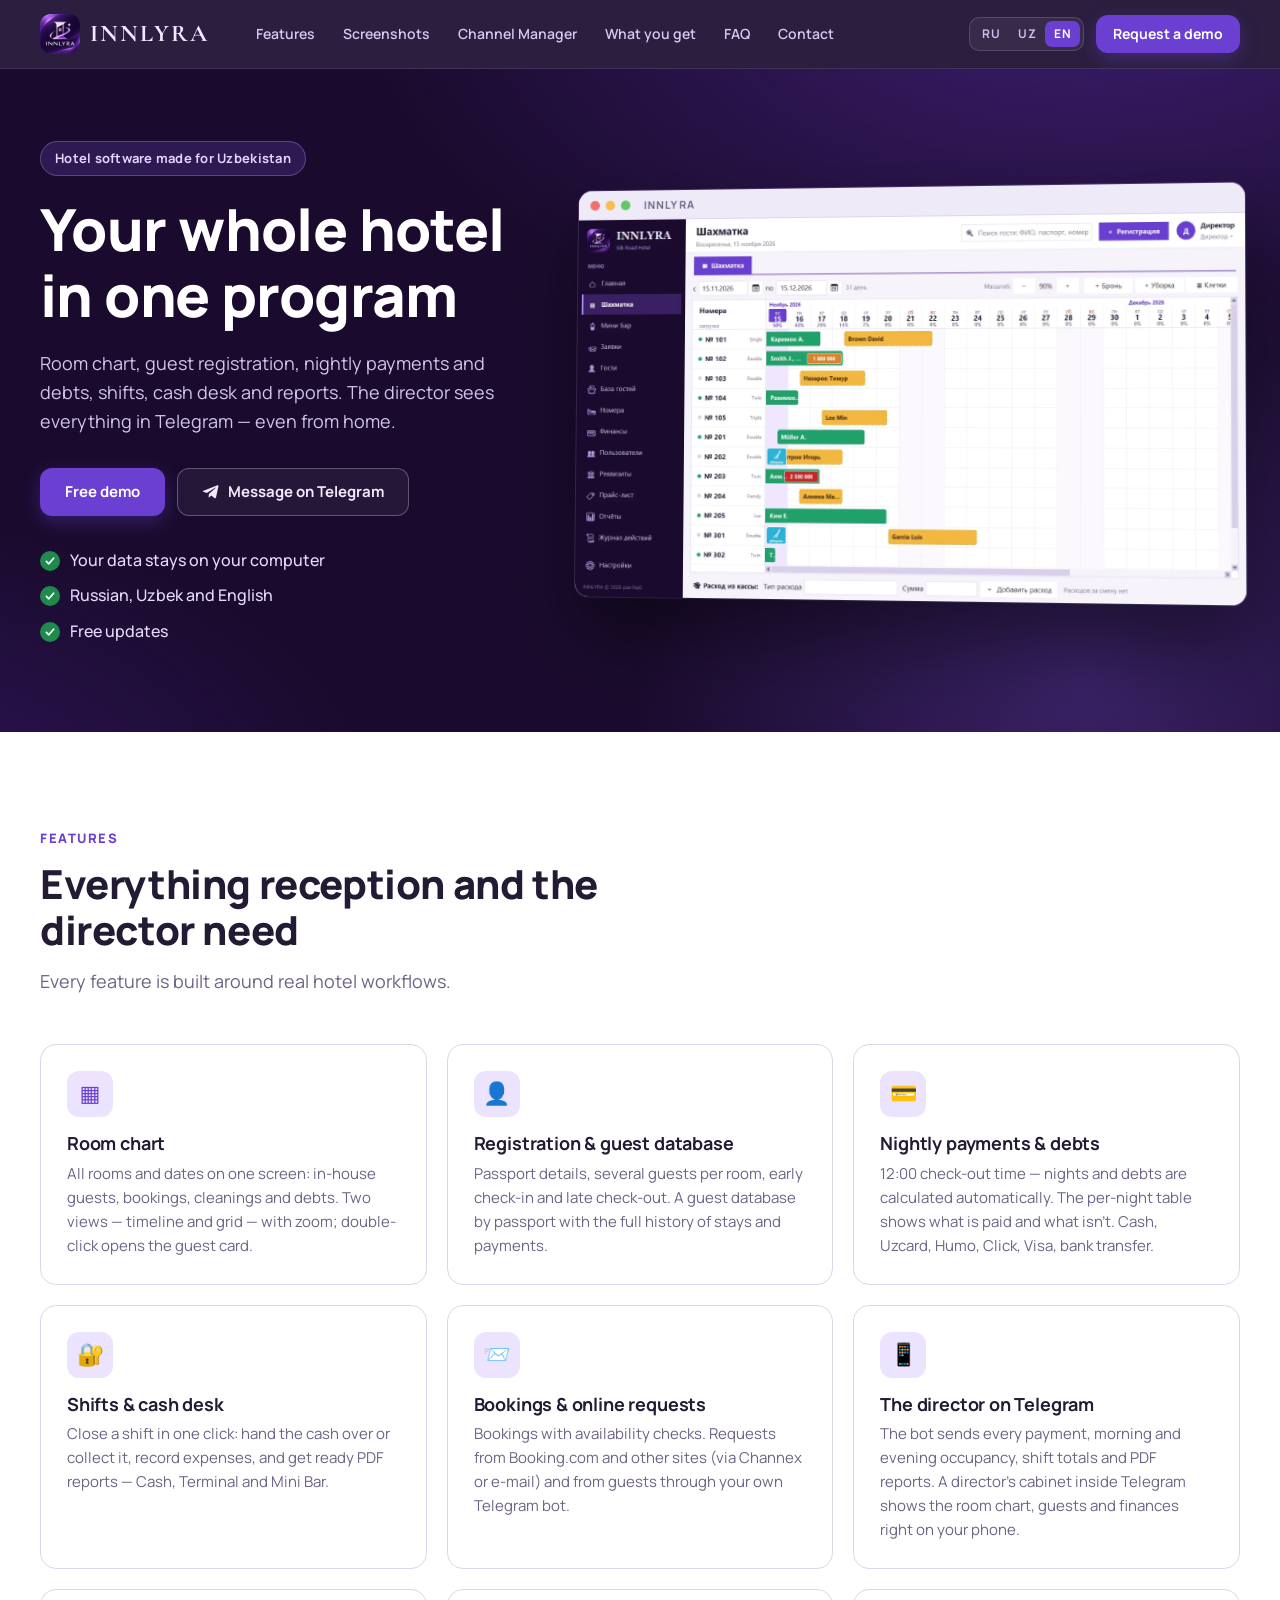
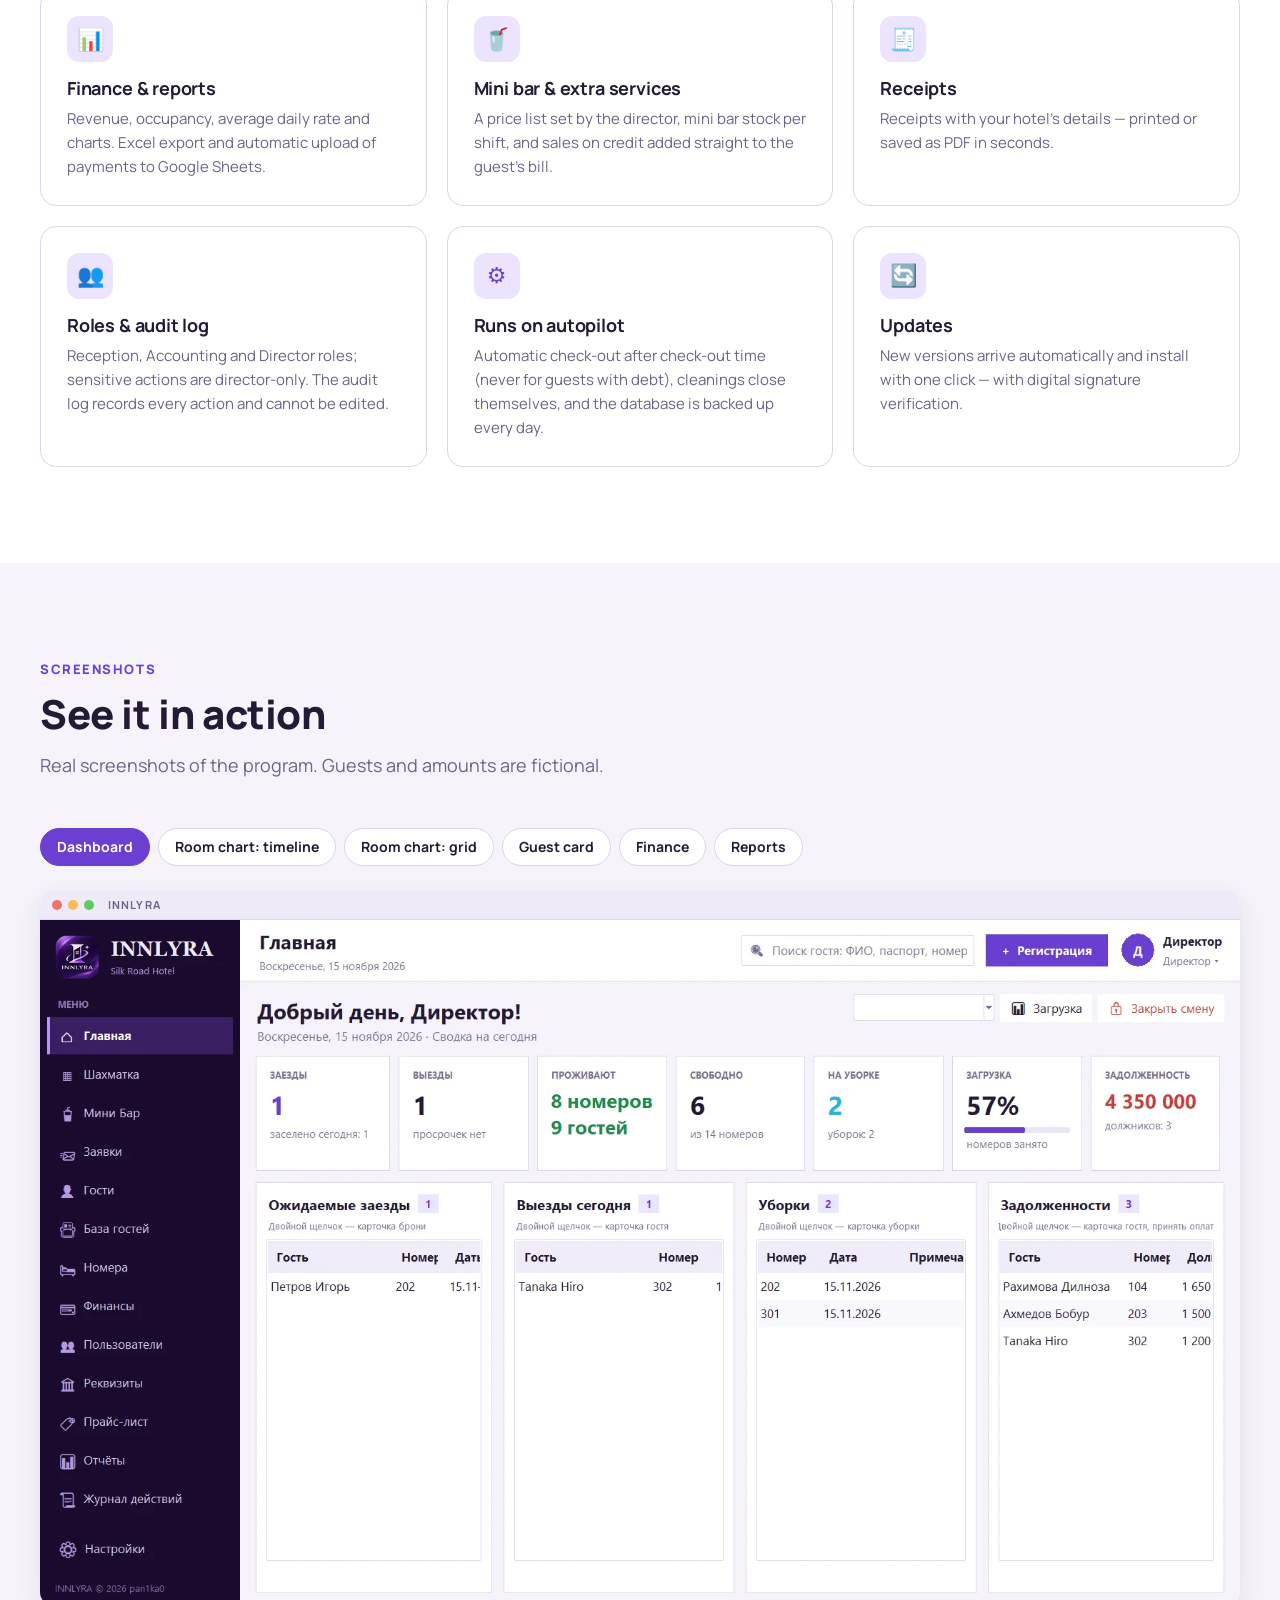
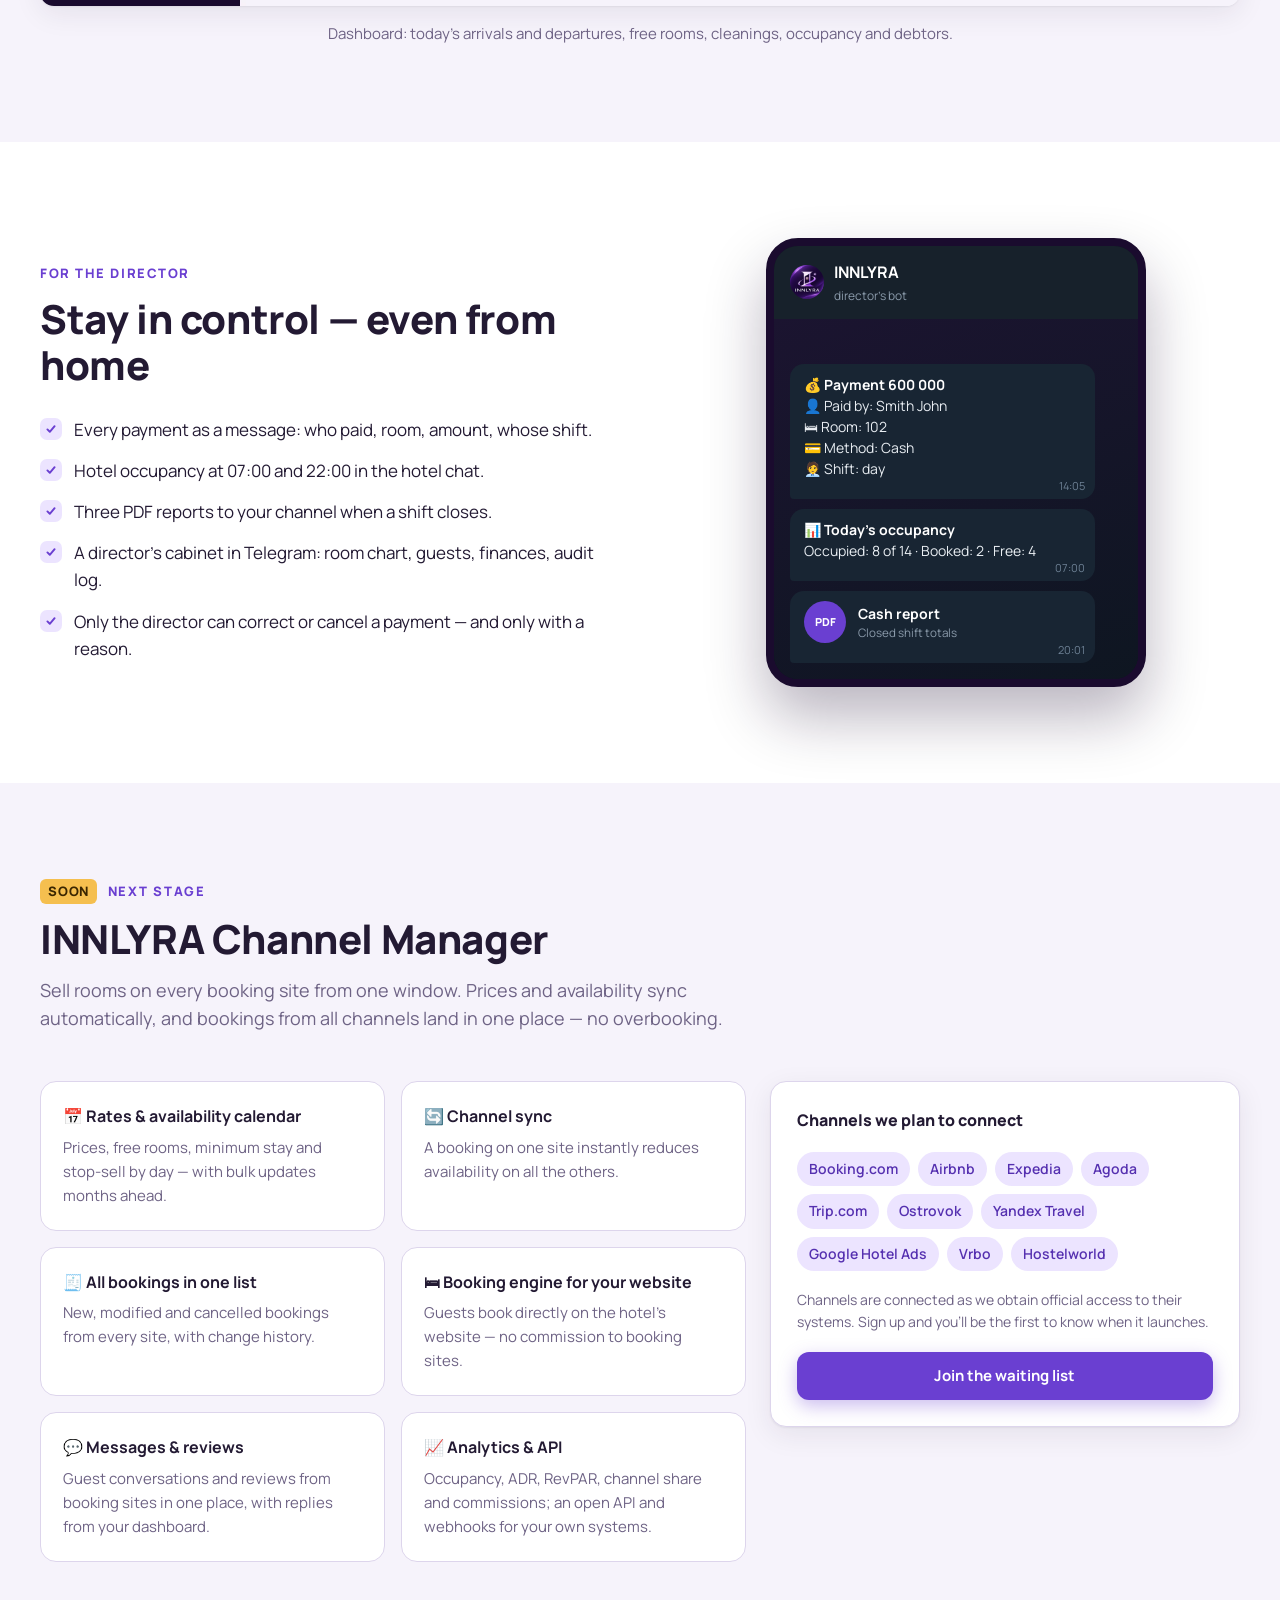
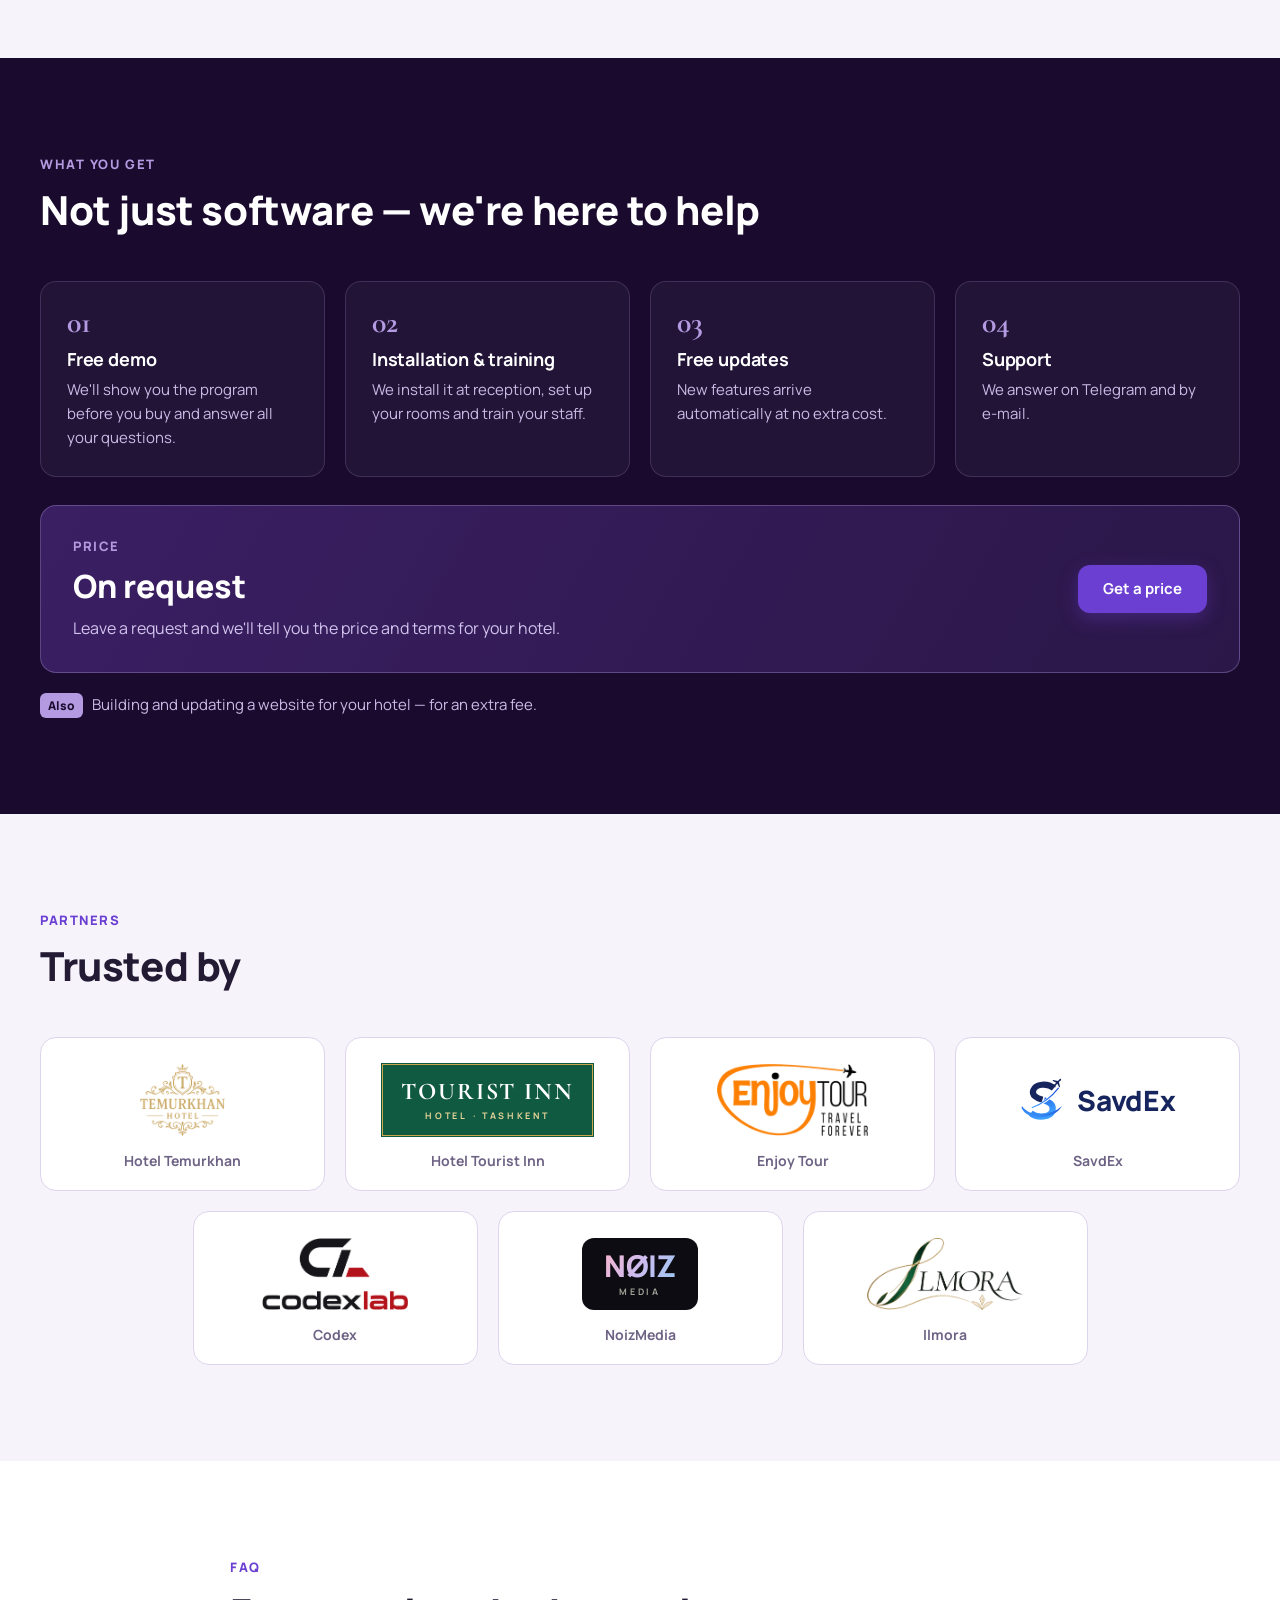
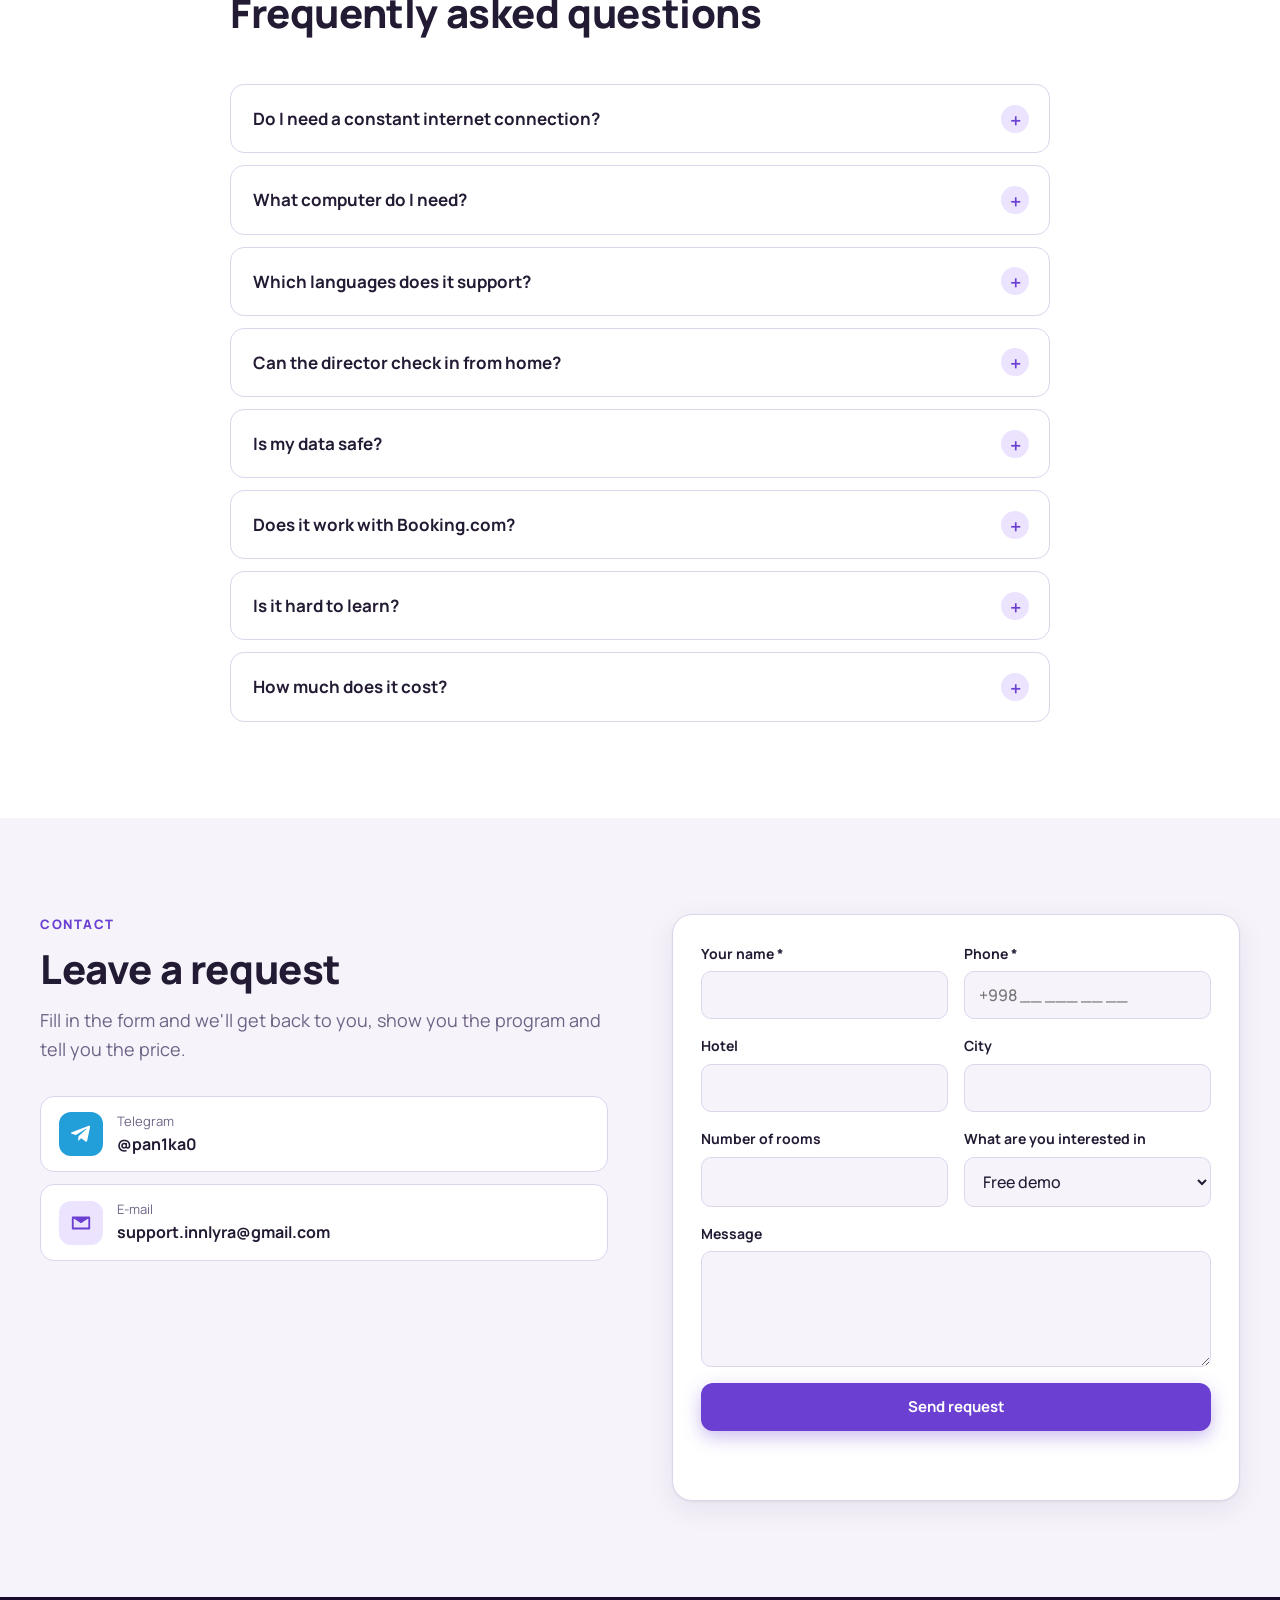
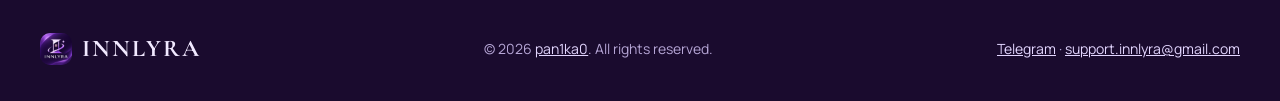
==== index.html @ 31dc42ee "Партнёры: логотипы Hotel Temurkhan, Tourist Inn, Enjoy Tour, SavdEx, Codex, NoizMedia, Ilmora Co-Aut" ====
<!doctype html>
<!-- INNLYRA — © 2026 pan1ka0 (https://github.com/pan1ka0). Все права защищены. -->
<html lang="ru">
<head>
<meta charset="utf-8">
<meta name="viewport" content="width=device-width, initial-scale=1">
<title>INNLYRA — программа для гостиницы</title>
<meta name="description" content="INNLYRA — программа для гостиниц Узбекистана: шахматка номеров, регистрация гостей, оплаты и долги по суткам, смены, касса, отчёты и Telegram-бот директора.">
<meta name="theme-color" content="#1a0b2e">
<meta property="og:type" content="website">
<meta property="og:title" content="INNLYRA — программа для гостиницы">
<meta property="og:description" content="Шахматка, регистрация гостей, оплаты, смены, касса и отчёты. Директор видит всё в Telegram.">
<meta property="og:image" content="https://pan1ka0.github.io/innlyra-site/img/og.jpg">
<meta property="og:url" content="https://pan1ka0.github.io/innlyra-site/">
<link rel="canonical" href="https://pan1ka0.github.io/innlyra-site/">
<link rel="icon" type="image/png" href="img/favicon.png">
<link rel="apple-touch-icon" href="img/logo.png">
<link rel="preconnect" href="https://fonts.googleapis.com">
<link rel="preconnect" href="https://fonts.gstatic.com" crossorigin>
<link href="https://fonts.googleapis.com/css2?family=Manrope:wght@400;500;600;700;800&family=Cormorant+Garamond:wght@600;700&display=swap" rel="stylesheet">
<link rel="stylesheet" href="css/style.css">
</head>
<body>

<header class="top" id="top">
  <div class="wrap top__in">
    <a class="brand" href="#top" aria-label="INNLYRA">
      <img src="img/logo_96.png" alt="" width="40" height="40">
      <span class="brand__name">INNLYRA</span>
    </a>
    <nav class="menu" id="menu" aria-label="Меню">
      <a href="#features" data-i18n="nav.features">Возможности</a>
      <a href="#screens" data-i18n="nav.screens">Скриншоты</a>
      <a href="#channels">Channel Manager</a>
      <a href="#offer" data-i18n="nav.offer">Что вы получаете</a>
      <a href="#faq" data-i18n="nav.faq">Вопросы</a>
      <a href="#contact" data-i18n="nav.contact">Контакты</a>
    </nav>
    <div class="top__right">
      <div class="lang" role="group" aria-label="Язык / Til / Language">
        <button type="button" data-lang="ru">RU</button>
        <button type="button" data-lang="uz">UZ</button>
        <button type="button" data-lang="en">EN</button>
      </div>
      <a class="btn btn--primary btn--sm hide-sm" href="#contact" data-i18n="cta.request">Оставить заявку</a>
      <button class="burger" type="button" id="burger" aria-label="Меню" aria-expanded="false" aria-controls="menu">
        <span></span><span></span><span></span>
      </button>
    </div>
  </div>
</header>

<main>

<!-- ===== Первый экран ===== -->
<section class="hero">
  <div class="hero__glow" aria-hidden="true"></div>
  <div class="wrap hero__in">
    <div class="hero__text">
      <p class="pill" data-i18n="hero.badge">Программа для гостиниц Узбекистана</p>
      <h1 data-i18n="hero.title">Вся гостиница — в одной программе</h1>
      <p class="hero__lead" data-i18n="hero.lead">Шахматка номеров, регистрация гостей, оплаты по суткам и долги, смены, касса и отчёты. Директор видит всё в Telegram — даже из дома.</p>
      <div class="hero__cta">
        <a class="btn btn--primary" href="#contact" data-i18n="hero.cta1">Бесплатная демонстрация</a>
        <a class="btn btn--ghost" href="https://t.me/pan1ka0" target="_blank" rel="noopener">
          <svg class="ico" viewBox="0 0 24 24" aria-hidden="true"><path d="M21.9 4.3 18.7 19.4c-.2 1-.9 1.3-1.7.8l-4.8-3.5-2.3 2.2c-.3.3-.5.5-1 .5l.3-4.9 8.9-8c.4-.3-.1-.5-.6-.2L6.5 13.2 1.8 11.7c-1-.3-1-1 .2-1.5L20.6 3c.9-.3 1.6.2 1.3 1.3z"/></svg>
          <span data-i18n="hero.cta2">Написать в Telegram</span>
        </a>
      </div>
      <ul class="hero__points">
        <li data-i18n="hero.p1">Данные хранятся у вас на компьютере</li>
        <li data-i18n="hero.p2">Русский, узбекский и английский</li>
        <li data-i18n="hero.p3">Бесплатные обновления</li>
      </ul>
    </div>
    <figure class="hero__shot">
      <div class="window">
        <div class="window__bar" aria-hidden="true"><i></i><i></i><i></i><span>INNLYRA</span></div>
        <img src="img/chess_timeline.webp" width="1680" height="960" alt="Шахматка номеров в INNLYRA" data-i18n-alt="alt.timeline">
      </div>
    </figure>
  </div>
</section>

<!-- ===== Возможности ===== -->
<section class="section" id="features">
  <div class="wrap">
    <div class="head">
      <p class="eyebrow" data-i18n="nav.features">Возможности</p>
      <h2 data-i18n="f.title">Всё, что нужно ресепшену и директору</h2>
      <p class="head__sub" data-i18n="f.sub">Каждая функция сделана по реальным задачам гостиницы.</p>
    </div>
    <div class="grid">
      <article class="card">
        <div class="card__ico" aria-hidden="true">▦</div>
        <h3 data-i18n="f1.t">Шахматка номеров</h3>
        <p data-i18n="f1.d">Все номера и дни на одном экране: проживающие, брони, уборки и долги. Два вида — «Ленты» и «Клетки», масштаб, двойной щелчок открывает карточку гостя.</p>
      </article>
      <article class="card">
        <div class="card__ico" aria-hidden="true">👤</div>
        <h3 data-i18n="f2.t">Регистрация и база гостей</h3>
        <p data-i18n="f2.d">Паспортные данные, несколько гостей в номере, ранний заезд и поздний выезд. База гостей по паспорту — история всех визитов и оплат.</p>
      </article>
      <article class="card">
        <div class="card__ico" aria-hidden="true">💳</div>
        <h3 data-i18n="f3.t">Оплаты и долги по суткам</h3>
        <p data-i18n="f3.d">Расчётный час 12:00 — сутки и долг считаются сами. Таблица «Оплата по суткам» показывает, что оплачено, а что нет. Наличные, Uzcard, Humo, Click, Visa, безнал.</p>
      </article>
      <article class="card">
        <div class="card__ico" aria-hidden="true">🔐</div>
        <h3 data-i18n="f4.t">Смены и касса</h3>
        <p data-i18n="f4.d">Закрытие смены в один клик: передача кассы или инкассация, расходы из кассы и готовые PDF-отчёты «Cash», «Терминал» и «Мини Бар».</p>
      </article>
      <article class="card">
        <div class="card__ico" aria-hidden="true">📨</div>
        <h3 data-i18n="f6.t">Брони и заявки с сайтов</h3>
        <p data-i18n="f6.d">Бронирование с проверкой занятости. Заявки с Booking.com и других сайтов (через Channex или почту) и от гостей через ваш Telegram-бот.</p>
      </article>
      <article class="card">
        <div class="card__ico" aria-hidden="true">📱</div>
        <h3 data-i18n="f7.t">Директор в Telegram</h3>
        <p data-i18n="f7.d">Бот присылает каждую оплату, загрузку утром и вечером, итоги и PDF-отчёты смены. Кабинет директора в Telegram — шахматка, гости и финансы прямо с телефона.</p>
      </article>
      <article class="card">
        <div class="card__ico" aria-hidden="true">📊</div>
        <h3 data-i18n="f8.t">Финансы и отчёты</h3>
        <p data-i18n="f8.d">Выручка, загрузка в процентах, средняя цена за сутки, графики. Выгрузка в Excel и автоматическая отправка оплат в Google Таблицы.</p>
      </article>
      <article class="card">
        <div class="card__ico" aria-hidden="true">🥤</div>
        <h3 data-i18n="f5.t">Мини-бар и доп. услуги</h3>
        <p data-i18n="f5.d">Прайс-лист услуг от директора, остатки мини-бара по сменам, продажа в долг — сразу в счёт гостя.</p>
      </article>
      <article class="card">
        <div class="card__ico" aria-hidden="true">🧾</div>
        <h3 data-i18n="f9.t">Квитанции</h3>
        <p data-i18n="f9.d">Квитанция с реквизитами гостиницы — печать или PDF за пару секунд.</p>
      </article>
      <article class="card">
        <div class="card__ico" aria-hidden="true">👥</div>
        <h3 data-i18n="f10.t">Права и журнал действий</h3>
        <p data-i18n="f10.d">Роли «Администратор», «Бухгалтерия», «Директор». Важные действия — только директору. Журнал записывает каждое действие, и изменить его нельзя.</p>
      </article>
      <article class="card">
        <div class="card__ico" aria-hidden="true">⚙</div>
        <h3 data-i18n="f11.t">Работает сама</h3>
        <p data-i18n="f11.d">Автовыселение после расчётного часа (должника не выселяет), уборки закрываются сами, база каждый день копируется автоматически.</p>
      </article>
      <article class="card">
        <div class="card__ico" aria-hidden="true">🔄</div>
        <h3 data-i18n="f12.t">Обновления</h3>
        <p data-i18n="f12.d">Новые версии приходят сами и ставятся одной кнопкой — с проверкой цифровой подписи.</p>
      </article>
    </div>
  </div>
</section>

<!-- ===== Скриншоты ===== -->
<section class="section section--tint" id="screens">
  <div class="wrap">
    <div class="head">
      <p class="eyebrow" data-i18n="nav.screens">Скриншоты</p>
      <h2 data-i18n="s.title">Посмотрите, как это выглядит</h2>
      <p class="head__sub" data-i18n="s.sub">Снимки настоящей программы. Гости и суммы — вымышленные.</p>
    </div>
    <div class="tabs" role="tablist" aria-label="Скриншоты">
      <button type="button" role="tab" aria-selected="true" data-shot="dashboard" data-i18n="s.t1">Главная</button>
      <button type="button" role="tab" aria-selected="false" data-shot="chess_timeline" data-i18n="s.t2">Шахматка: ленты</button>
      <button type="button" role="tab" aria-selected="false" data-shot="chess_cells" data-i18n="s.t3">Шахматка: клетки</button>
      <button type="button" role="tab" aria-selected="false" data-shot="card" data-i18n="s.t4">Карточка гостя</button>
      <button type="button" role="tab" aria-selected="false" data-shot="finance" data-i18n="s.t5">Финансы</button>
      <button type="button" role="tab" aria-selected="false" data-shot="reports" data-i18n="s.t6">Отчёты</button>
    </div>
    <figure class="viewer">
      <button type="button" class="window window--btn" id="shotOpen" aria-label="Открыть крупно">
        <span class="window__bar" aria-hidden="true"><i></i><i></i><i></i><span>INNLYRA</span></span>
        <img id="shotImg" src="img/dashboard.webp" width="1680" height="960" alt="Главная INNLYRA" loading="lazy">
      </button>
      <figcaption id="shotCap" data-i18n="s.c1">Главная: заезды и выезды на сегодня, свободные номера, уборки, загрузка и должники.</figcaption>
    </figure>
  </div>
</section>

<!-- ===== Директор в Telegram ===== -->
<section class="section" id="director">
  <div class="wrap split">
    <div>
      <p class="eyebrow" data-i18n="d.eyebrow">Для директора</p>
      <h2 data-i18n="d.title">Гостиница под контролем — даже из дома</h2>
      <ul class="checks">
        <li data-i18n="d.l1">Каждая оплата — сообщением: кто оплатил, номер, сумма, чья смена.</li>
        <li data-i18n="d.l2">Загрузка гостиницы в 07:00 и 22:00 — в чат гостиницы.</li>
        <li data-i18n="d.l3">При закрытии смены — 3 PDF-отчёта в ваш канал.</li>
        <li data-i18n="d.l4">Кабинет директора в Telegram: шахматка, гости, финансы, журнал.</li>
        <li data-i18n="d.l5">Исправить или отменить оплату может только директор — и только с причиной.</li>
      </ul>
    </div>
    <div class="phone" aria-hidden="true">
      <div class="phone__head"><img src="img/logo_96.png" alt="" width="34" height="34"><div><b>INNLYRA</b><small data-i18n="d.bot">бот директора</small></div></div>
      <div class="phone__body">
        <div class="msg">
          <b data-i18n="d.m1a">💰 Оплата 600 000</b>
          <span data-i18n="d.m1b">👤 Оплатил: Smith John</span>
          <span data-i18n="d.m1c">🛏 Номер: 102</span>
          <span data-i18n="d.m1d">💳 Чем: Наличные</span>
          <span data-i18n="d.m1e">🧑‍💼 Смена: дневная</span>
          <time>14:05</time>
        </div>
        <div class="msg">
          <b data-i18n="d.m2a">📊 Загрузка на сегодня</b>
          <span data-i18n="d.m2b">Занято: 8 из 14 · Бронь: 2 · Свободно: 4</span>
          <time>07:00</time>
        </div>
        <div class="msg msg--file">
          <span class="file">PDF</span>
          <span><b data-i18n="d.m3a">Отчет Cash</b><small data-i18n="d.m3b">Итоги закрытой смены</small></span>
          <time>20:01</time>
        </div>
      </div>
    </div>
  </div>
</section>

<!-- ===== Этап 2: менеджер каналов (скоро) ===== -->
<section class="section section--tint" id="channels">
  <div class="wrap">
    <div class="head">
      <p class="eyebrow"><span class="soon" data-i18n="cm.soon">Скоро</span> <span data-i18n="cm.eyebrow">Следующий этап</span></p>
      <h2>INNLYRA Channel Manager</h2>
      <p class="head__sub" data-i18n="cm.sub">Продавайте номера на всех сайтах бронирования из одного окна. Цены и наличие синхронизируются сами, а брони со всех площадок собираются в одном месте — без овербукинга.</p>
    </div>
    <div class="cm">
      <div class="cm__list">
        <div class="cm__item"><b data-i18n="cm1.t">📅 Календарь цен и наличия</b><p data-i18n="cm1.d">Цены, свободные номера, минимум ночей и стоп-продажа по дням — с массовым обновлением на месяцы вперёд.</p></div>
        <div class="cm__item"><b data-i18n="cm2.t">🔄 Синхронизация с площадками</b><p data-i18n="cm2.d">Бронь с одного сайта сразу уменьшает наличие на всех остальных.</p></div>
        <div class="cm__item"><b data-i18n="cm3.t">🧾 Все брони в одном списке</b><p data-i18n="cm3.d">Новые, изменённые и отменённые брони со всех сайтов, история изменений.</p></div>
        <div class="cm__item"><b data-i18n="cm4.t">🛏 Модуль бронирования для сайта</b><p data-i18n="cm4.d">Гости бронируют прямо на сайте гостиницы — без комиссии площадкам.</p></div>
        <div class="cm__item"><b data-i18n="cm5.t">💬 Сообщения и отзывы</b><p data-i18n="cm5.d">Переписка с гостями и отзывы с площадок — в одном месте, с ответами из кабинета.</p></div>
        <div class="cm__item"><b data-i18n="cm6.t">📈 Аналитика и API</b><p data-i18n="cm6.d">Загрузка, ADR, RevPAR, доля каналов и комиссии; открытый API и вебхуки для своих систем.</p></div>
      </div>
      <div class="cm__side">
        <p class="cm__label" data-i18n="cm.ota">Площадки, которые планируем подключить</p>
        <div class="otas">
          <span>Booking.com</span><span>Airbnb</span><span>Expedia</span><span>Agoda</span><span>Trip.com</span>
          <span>Ostrovok</span><span data-i18n="cm.yandex">Яндекс Путешествия</span><span>Google Hotel Ads</span><span>Vrbo</span><span>Hostelworld</span>
        </div>
        <p class="cm__note" data-i18n="cm.note">Площадки подключаются по мере получения официального доступа к их системам. Запишитесь — сообщим о запуске первыми.</p>
        <a class="btn btn--primary btn--wide" href="#contact" data-topic="channels" data-i18n="cm.btn">Записаться в список ожидания</a>
      </div>
    </div>
  </div>
</section>

<!-- ===== Что вы получаете ===== -->
<section class="section section--dark" id="offer">
  <div class="wrap">
    <div class="head head--light">
      <p class="eyebrow" data-i18n="nav.offer">Что вы получаете</p>
      <h2 data-i18n="o.title">Не просто программа — мы рядом</h2>
    </div>
    <div class="offer">
      <div class="offer__item"><span class="num">01</span><h3 data-i18n="o1.t">Бесплатная демонстрация</h3><p data-i18n="o1.d">Покажем программу до покупки и ответим на все вопросы.</p></div>
      <div class="offer__item"><span class="num">02</span><h3 data-i18n="o2.t">Установка и обучение</h3><p data-i18n="o2.d">Установим на компьютер ресепшена, заведём номера и научим сотрудников.</p></div>
      <div class="offer__item"><span class="num">03</span><h3 data-i18n="o3.t">Бесплатные обновления</h3><p data-i18n="o3.d">Новые возможности приходят сами, без доплат.</p></div>
      <div class="offer__item"><span class="num">04</span><h3 data-i18n="o4.t">Техподдержка</h3><p data-i18n="o4.d">Отвечаем в Telegram и по почте.</p></div>
    </div>
    <div class="price">
      <div>
        <p class="price__label" data-i18n="p.label">Стоимость</p>
        <p class="price__value" data-i18n="p.value">По запросу</p>
        <p class="price__text" data-i18n="p.text">Оставьте заявку — расскажем о цене и условиях для вашей гостиницы.</p>
      </div>
      <a class="btn btn--primary" href="#contact" data-i18n="p.btn">Узнать цену</a>
    </div>
    <p class="extra"><span class="extra__tag" data-i18n="x.tag">Дополнительно</span> <span data-i18n="x.text">Создание и обновление сайта для вашей гостиницы — за отдельную плату.</span></p>
  </div>
</section>

<!-- ===== Партнёры ===== -->
<section class="section section--tint" id="partners">
  <div class="wrap">
    <div class="head">
      <p class="eyebrow" data-i18n="pt.eyebrow">Партнёры</p>
      <h2 data-i18n="pt.title">Нам доверяют</h2>
    </div>
    <ul class="partners">
      <li class="partner"><img src="img/partners/temurkhan.webp" width="189" height="160" alt="Hotel Temurkhan" loading="lazy"><span>Hotel Temurkhan</span></li>
      <li class="partner"><span class="plogo plogo--tourist" aria-hidden="true"><b>TOURIST INN</b><small>HOTEL · TASHKENT</small></span><span>Hotel Tourist Inn</span></li>
      <li class="partner"><img src="img/partners/enjoytour.webp" width="334" height="160" alt="Enjoy Tour" loading="lazy"><span>Enjoy Tour</span></li>
      <li class="partner"><span class="plogo plogo--savdex" aria-hidden="true"><img src="img/partners/savdex.svg" width="48" height="48" alt="">SavdEx</span><span>SavdEx</span></li>
      <li class="partner"><img src="img/partners/codexlab.webp" width="323" height="160" alt="Codex" loading="lazy"><span>Codex</span></li>
      <li class="partner"><span class="plogo plogo--noiz" aria-hidden="true"><b>N<i>Ø</i>IZ</b><small>MEDIA</small></span><span>NoizMedia</span></li>
      <li class="partner"><img src="img/partners/ilmora.webp" width="347" height="160" alt="Ilmora" loading="lazy"><span>Ilmora</span></li>
    </ul>
  </div>
</section>

<!-- ===== Вопросы ===== -->
<section class="section" id="faq">
  <div class="wrap wrap--narrow">
    <div class="head">
      <p class="eyebrow" data-i18n="nav.faq">Вопросы</p>
      <h2 data-i18n="q.title">Частые вопросы</h2>
    </div>
    <div class="faq">
      <details><summary data-i18n="q1.q">Нужен ли постоянный интернет?</summary><p data-i18n="q1.a">Нет. Программа работает на компьютере, база хранится у вас. Интернет нужен только для Telegram-ботов, Google Таблиц, заявок с сайтов и обновлений.</p></details>
      <details><summary data-i18n="q2.q">Какой нужен компьютер?</summary><p data-i18n="q2.a">Обычный компьютер или ноутбук с Windows 10 или 11.</p></details>
      <details><summary data-i18n="q3.q">На каких языках работает программа?</summary><p data-i18n="q3.a">Русский, узбекский (латиница) и английский. Язык можно сменить в настройках в любой момент.</p></details>
      <details><summary data-i18n="q4.q">Может ли директор смотреть из дома?</summary><p data-i18n="q4.a">Да. Через Telegram-бот и кабинет директора в Telegram, а также в режиме просмотра на домашнем компьютере.</p></details>
      <details><summary data-i18n="q5.q">Данные в безопасности?</summary><p data-i18n="q5.a">Каждый сотрудник входит под своим паролем и видит только то, что разрешено его роли. База копируется автоматически каждый день, а журнал действий изменить нельзя.</p></details>
      <details><summary data-i18n="q6.q">Работает ли с Booking.com?</summary><p data-i18n="q6.a">Да: заявки приходят через менеджер каналов Channex или из писем сайтов на вашу почту. Ресепшен подтверждает их одной кнопкой.</p></details>
      <details><summary data-i18n="q7.q">Сложно ли научиться?</summary><p data-i18n="q7.a">Нет. Интерфейс простой, а установку и обучение сотрудников мы берём на себя.</p></details>
      <details><summary data-i18n="q8.q">Сколько стоит?</summary><p data-i18n="q8.a">Стоимость — по запросу. Оставьте заявку, и мы расскажем о цене и условиях.</p></details>
    </div>
  </div>
</section>

<!-- ===== Заявка и контакты ===== -->
<section class="section section--tint" id="contact">
  <div class="wrap split split--form">
    <div>
      <p class="eyebrow" data-i18n="nav.contact">Контакты</p>
      <h2 data-i18n="c.title">Оставьте заявку</h2>
      <p class="head__sub" data-i18n="c.sub">Заполните форму — мы свяжемся с вами, покажем программу и расскажем о цене.</p>
      <div class="contacts">
        <a class="contact" href="https://t.me/pan1ka0" target="_blank" rel="noopener">
          <span class="contact__ico contact__ico--tg"><svg class="ico" viewBox="0 0 24 24" aria-hidden="true"><path d="M21.9 4.3 18.7 19.4c-.2 1-.9 1.3-1.7.8l-4.8-3.5-2.3 2.2c-.3.3-.5.5-1 .5l.3-4.9 8.9-8c.4-.3-.1-.5-.6-.2L6.5 13.2 1.8 11.7c-1-.3-1-1 .2-1.5L20.6 3c.9-.3 1.6.2 1.3 1.3z"/></svg></span>
          <span><small>Telegram</small><b>@pan1ka0</b></span>
        </a>
        <a class="contact" href="mailto:support.innlyra@gmail.com">
          <span class="contact__ico"><svg class="ico" viewBox="0 0 24 24" aria-hidden="true"><path d="M3 5h18a1 1 0 0 1 1 1v12a1 1 0 0 1-1 1H3a1 1 0 0 1-1-1V6a1 1 0 0 1 1-1zm9 7.2L4 7v10h16V7l-8 5.2z"/></svg></span>
          <span><small data-i18n="c.mail">Почта</small><b>support.innlyra@gmail.com</b></span>
        </a>
      </div>
    </div>
    <form class="form" id="leadForm" novalidate>
      <div class="row">
        <label><span><span data-i18n="c.name">Ваше имя</span> *</span><input name="name" required autocomplete="name" maxlength="80"></label>
        <label><span><span data-i18n="c.phone">Телефон</span> *</span><input name="phone" type="tel" required autocomplete="tel" placeholder="+998 __ ___ __ __" maxlength="30"></label>
      </div>
      <div class="row">
        <label><span data-i18n="c.hotel">Гостиница</span><input name="hotel" maxlength="100"></label>
        <label><span data-i18n="c.city">Город</span><input name="city" maxlength="60"></label>
      </div>
      <div class="row">
        <label><span data-i18n="c.rooms">Количество номеров</span><input name="rooms" type="number" min="1" max="2000" inputmode="numeric"></label>
        <label><span data-i18n="c.topic">Что вас интересует</span>
          <select name="topic">
            <option value="demo" data-i18n="c.topic1">Бесплатная демонстрация</option>
            <option value="price" data-i18n="c.topic2">Узнать цену</option>
            <option value="channels" data-i18n="c.topic5">Channel Manager — список ожидания</option>
            <option value="site" data-i18n="c.topic4">Сайт для гостиницы</option>
            <option value="question" data-i18n="c.topic3">Другой вопрос</option>
          </select>
        </label>
      </div>
      <label><span data-i18n="c.msg">Сообщение</span><textarea name="message" rows="4" maxlength="2000"></textarea></label>
      <input type="text" name="_honey" class="hp" tabindex="-1" autocomplete="off" aria-hidden="true">
      <button class="btn btn--primary btn--wide" type="submit" id="leadBtn" data-i18n="c.send">Отправить заявку</button>
      <p class="form__status" id="leadStatus" role="status" aria-live="polite"></p>
    </form>
  </div>
</section>

</main>

<footer class="foot">
  <div class="wrap foot__in">
    <div class="brand brand--foot"><img src="img/logo_96.png" alt="" width="32" height="32"><span class="brand__name">INNLYRA</span></div>
    <p>© 2026 <a href="https://github.com/pan1ka0" target="_blank" rel="noopener">pan1ka0</a>. <span data-i18n="foot.rights">Все права защищены.</span></p>
    <p><a href="https://t.me/pan1ka0" target="_blank" rel="noopener">Telegram</a> · <a href="mailto:support.innlyra@gmail.com">support.innlyra@gmail.com</a></p>
  </div>
</footer>

<div class="lightbox" id="lightbox" hidden>
  <button type="button" class="lightbox__close" id="lbClose" aria-label="Закрыть">×</button>
  <img id="lbImg" src="" alt="">
</div>

<script src="js/i18n.js"></script>
<script src="js/main.js"></script>
</body>
</html>
---- css/style.css ----
/* INNLYRA — © 2026 pan1ka0 (https://github.com/pan1ka0). Все права защищены. */
/* Цвета — как в программе (палитра PALETTES в app.py) */
:root {
  --brand: #1a0b2e;
  --brand-2: #2b1748;
  --brand-fg: #f1e9ff;
  --brand-sub: #b49ae0;
  --primary: #6a3fd1;
  --primary-dark: #5530b0;
  --primary-soft: #ece4ff;
  --bg: #ffffff;
  --tint: #f6f3fb;
  --surface: #ffffff;
  --border: #ddd5ec;
  --text: #231a33;
  --muted: #6e6385;
  --good: #1e8a4c;
  --danger: #c93b3b;
  --radius: 16px;
  --shadow: 0 1px 2px rgba(35, 26, 51, .06), 0 8px 28px rgba(35, 26, 51, .08);
  --font: "Manrope", "Segoe UI", system-ui, -apple-system, sans-serif;
  --serif: "Cormorant Garamond", Georgia, serif;
}

* { box-sizing: border-box; }
html { scroll-behavior: smooth; scroll-padding-top: 76px; -webkit-text-size-adjust: 100%; }
body {
  margin: 0; font-family: var(--font); color: var(--text); background: var(--bg);
  font-size: 16px; line-height: 1.6; -webkit-font-smoothing: antialiased;
}
img { max-width: 100%; height: auto; display: block; }
a { color: var(--primary); }
h1, h2, h3 { line-height: 1.15; margin: 0; letter-spacing: -.01em; }
h2 { font-size: clamp(28px, 3.6vw, 40px); font-weight: 800; }
h3 { font-size: 18px; font-weight: 700; }
p { margin: 0; }
:focus-visible { outline: 3px solid var(--primary); outline-offset: 2px; border-radius: 6px; }

.wrap { width: min(1200px, 100% - 32px); margin-inline: auto; }
.wrap--narrow { width: min(820px, 100% - 32px); }
.ico { width: 18px; height: 18px; fill: currentColor; flex: none; }

/* ---------- кнопки ---------- */
.btn {
  display: inline-flex; align-items: center; justify-content: center; gap: 8px;
  padding: 14px 24px; border-radius: 12px; border: 1px solid transparent;
  font: 700 15px/1.2 var(--font); text-decoration: none; cursor: pointer;
  transition: background .2s, transform .2s, box-shadow .2s, border-color .2s;
}
.btn:active { transform: translateY(1px); }
.btn--primary { background: var(--primary); color: #fff; box-shadow: 0 6px 18px rgba(106, 63, 209, .35); }
.btn--primary:hover { background: var(--primary-dark); }
.btn--ghost { color: var(--brand-fg); border-color: rgba(241, 233, 255, .3); background: rgba(255, 255, 255, .05); }
.btn--ghost:hover { border-color: var(--brand-sub); background: rgba(255, 255, 255, .1); }
.btn--sm { padding: 10px 16px; font-size: 14px; }
.btn--wide { width: 100%; }
.btn[disabled] { opacity: .6; cursor: progress; }

/* ---------- шапка ---------- */
.top {
  position: sticky; top: 0; z-index: 50; background: rgba(26, 11, 46, .92);
  backdrop-filter: saturate(140%) blur(10px); border-bottom: 1px solid rgba(180, 154, 224, .15);
}
.top__in { display: flex; align-items: center; gap: 24px; height: 68px; }
.brand { display: flex; align-items: center; gap: 10px; text-decoration: none; color: var(--brand-fg); }
.brand img { border-radius: 10px; }
.brand__name { font: 700 24px/1 var(--serif); letter-spacing: .08em; }
.menu { display: flex; gap: 4px; margin-left: 12px; }
.menu a {
  color: #d6c8f2; text-decoration: none; font-weight: 600; font-size: 14px; white-space: nowrap;
  padding: 8px 12px; border-radius: 8px; transition: background .2s, color .2s;
}
.menu a:hover { color: #fff; background: var(--brand-2); }
.top__right { display: flex; align-items: center; gap: 12px; margin-left: auto; }
.lang { display: flex; background: rgba(255, 255, 255, .06); border: 1px solid rgba(180, 154, 224, .25); border-radius: 10px; padding: 3px; }
.lang button {
  background: none; border: 0; color: #cdbdf0; font: 700 12px/1 var(--font);
  padding: 7px 9px; border-radius: 7px; cursor: pointer; letter-spacing: .04em;
}
.lang button[aria-pressed="true"] { background: var(--primary); color: #fff; }
.burger { display: none; width: 42px; height: 42px; border: 0; background: none; cursor: pointer; padding: 10px; }
.burger span { display: block; height: 2px; background: var(--brand-fg); margin: 5px 0; border-radius: 2px; transition: transform .25s, opacity .25s; }
.burger[aria-expanded="true"] span:nth-child(1) { transform: translateY(7px) rotate(45deg); }
.burger[aria-expanded="true"] span:nth-child(2) { opacity: 0; }
.burger[aria-expanded="true"] span:nth-child(3) { transform: translateY(-7px) rotate(-45deg); }

/* ---------- первый экран ---------- */
.hero {
  position: relative; overflow: hidden; color: var(--brand-fg);
  background: radial-gradient(1200px 600px at 85% -10%, #3b1d6b 0%, transparent 60%),
              radial-gradient(900px 500px at -10% 110%, #2d1456 0%, transparent 55%), var(--brand);
  padding: 72px 0 88px;
}
.hero__glow {
  position: absolute; inset: auto -20% -60% auto; width: 900px; height: 900px; border-radius: 50%;
  background: radial-gradient(closest-side, rgba(139, 92, 246, .28), transparent); pointer-events: none;
}
.hero__in { position: relative; display: grid; grid-template-columns: minmax(0, 5fr) minmax(0, 7fr); gap: 48px; align-items: center; }
.pill {
  display: inline-block; font-size: 13px; font-weight: 700; color: #e3d6ff; letter-spacing: .02em;
  background: rgba(139, 92, 246, .18); border: 1px solid rgba(180, 154, 224, .35);
  padding: 6px 14px; border-radius: 999px; margin-bottom: 20px;
}
.hero h1 { font-size: clamp(36px, 5vw, 58px); font-weight: 800; color: #fff; }
.hero__lead { margin-top: 20px; font-size: 18px; color: #d2c4ee; max-width: 520px; }
.hero__cta { display: flex; flex-wrap: wrap; gap: 12px; margin-top: 32px; }
.hero__points { list-style: none; padding: 0; margin: 32px 0 0; display: grid; gap: 10px; }
.hero__points li { position: relative; padding-left: 30px; color: #e6dcfa; font-weight: 500; }
.hero__points li::before {
  content: ""; position: absolute; left: 0; top: 3px; width: 20px; height: 20px; border-radius: 50%;
  background: var(--good) url("data:image/svg+xml,%3Csvg xmlns='http://www.w3.org/2000/svg' viewBox='0 0 20 20'%3E%3Cpath d='M5.5 10.5l3 3 6-7' fill='none' stroke='white' stroke-width='2.2' stroke-linecap='round' stroke-linejoin='round'/%3E%3C/svg%3E") center/16px no-repeat;
}
.hero__shot { margin: 0; }
.hero__shot .window { transform: perspective(1600px) rotateY(-6deg) rotateX(2deg); box-shadow: 0 40px 80px rgba(0, 0, 0, .45), 0 0 0 1px rgba(180, 154, 224, .25); }

.window { display: block; width: 100%; border-radius: 14px; overflow: hidden; background: #fff; box-shadow: var(--shadow); border: 0; padding: 0; }
.window__bar { display: flex; align-items: center; gap: 6px; height: 30px; padding: 0 12px; background: #efeaf8; border-bottom: 1px solid var(--border); }
.window__bar i { width: 10px; height: 10px; border-radius: 50%; background: #d4cbe6; }
.window__bar i:nth-child(1) { background: #f2726b; } .window__bar i:nth-child(2) { background: #f5bf4f; } .window__bar i:nth-child(3) { background: #5fca63; }
.window__bar span { margin-left: 8px; font: 700 11px/1 var(--font); color: var(--muted); letter-spacing: .1em; }
.window--btn { cursor: zoom-in; text-align: left; }

/* ---------- секции ---------- */
.section { padding: 96px 0; }
.section--tint { background: var(--tint); }
.section--dark { background: var(--brand); color: var(--brand-fg); }
.head { max-width: 720px; margin-bottom: 48px; }
.eyebrow { font-size: 13px; font-weight: 800; letter-spacing: .12em; text-transform: uppercase; color: var(--primary); margin-bottom: 12px; }
.head__sub { margin-top: 14px; font-size: 18px; color: var(--muted); }
.head--light h2 { color: #fff; }
.head--light .eyebrow { color: var(--brand-sub); }

/* возможности */
.grid { display: grid; grid-template-columns: repeat(3, minmax(0, 1fr)); gap: 20px; }
.card {
  background: var(--surface); border: 1px solid var(--border); border-radius: var(--radius); padding: 26px;
  transition: transform .2s, box-shadow .2s, border-color .2s;
}
.card:hover { transform: translateY(-3px); box-shadow: var(--shadow); border-color: #c9b8ee; }
.card__ico {
  width: 46px; height: 46px; border-radius: 12px; display: grid; place-items: center; font-size: 22px;
  background: var(--primary-soft); color: var(--primary); margin-bottom: 16px;
}
.card p { margin-top: 8px; color: var(--muted); font-size: 15px; }

/* скриншоты */
.tabs { display: flex; flex-wrap: wrap; gap: 8px; margin-bottom: 24px; }
.tabs button {
  font: 700 14px/1 var(--font); color: var(--text); background: #fff; border: 1px solid var(--border);
  padding: 11px 16px; border-radius: 999px; cursor: pointer; transition: background .2s, color .2s, border-color .2s;
}
.tabs button:hover { border-color: var(--primary); }
.tabs button[aria-selected="true"] { background: var(--primary); border-color: var(--primary); color: #fff; }
.viewer { margin: 0; }
.viewer img { transition: opacity .25s; }
.viewer figcaption { margin-top: 16px; color: var(--muted); font-size: 15px; text-align: center; }

/* директор */
.split { display: grid; grid-template-columns: minmax(0, 1fr) minmax(0, 1fr); gap: 64px; align-items: center; }
.checks { list-style: none; padding: 0; margin: 28px 0 0; display: grid; gap: 14px; }
.checks li { position: relative; padding-left: 34px; font-size: 17px; }
.checks li::before {
  content: ""; position: absolute; left: 0; top: 2px; width: 22px; height: 22px; border-radius: 7px;
  background: var(--primary-soft) url("data:image/svg+xml,%3Csvg xmlns='http://www.w3.org/2000/svg' viewBox='0 0 20 20'%3E%3Cpath d='M5.5 10.5l3 3 6-7' fill='none' stroke='%236a3fd1' stroke-width='2.4' stroke-linecap='round' stroke-linejoin='round'/%3E%3C/svg%3E") center/16px no-repeat;
}
.phone {
  justify-self: center; width: min(380px, 100%); border-radius: 32px; overflow: hidden;
  background: #0e1621; box-shadow: 0 30px 60px rgba(26, 11, 46, .3); border: 8px solid #1a0b2e;
}
.phone__head { display: flex; align-items: center; gap: 10px; padding: 14px 16px; background: #17212b; color: #fff; }
.phone__head img { border-radius: 50%; }
.phone__head small { display: block; color: #8b9bab; font-size: 12px; }
.phone__body { padding: 16px; display: grid; gap: 10px; background: #0e1621 linear-gradient(160deg, #1b1430, #0e1621); min-height: 360px; align-content: end; }
.msg {
  position: relative; background: #182533; color: #e8edf2; border-radius: 14px 14px 14px 4px;
  padding: 10px 14px 20px; font-size: 14px; line-height: 1.5; display: grid; max-width: 92%;
}
.msg b { color: #fff; }
.msg time { position: absolute; right: 10px; bottom: 4px; font-size: 11px; color: #6d8094; }
.msg--file { grid-template-columns: auto 1fr; gap: 12px; align-items: center; }
.msg--file small { display: block; color: #8b9bab; }
.file { width: 42px; height: 42px; border-radius: 50%; background: var(--primary); color: #fff; display: grid; place-items: center; font-size: 11px; font-weight: 800; }

/* этап 2: менеджер каналов */
.soon { display: inline-block; background: #f5bf4f; color: #3a2600; border-radius: 6px; padding: 2px 8px; margin-right: 6px; letter-spacing: .06em; }
.cm { display: grid; grid-template-columns: minmax(0, 3fr) minmax(0, 2fr); gap: 24px; align-items: start; }
.cm__list { display: grid; grid-template-columns: repeat(2, minmax(0, 1fr)); gap: 16px; }
.cm__item { background: #fff; border: 1px solid var(--border); border-radius: var(--radius); padding: 22px; }
.cm__item b { font-size: 16px; }
.cm__item p { margin-top: 6px; color: var(--muted); font-size: 15px; }
.cm__side { background: #fff; border: 1px solid var(--border); border-radius: var(--radius); padding: 26px; box-shadow: var(--shadow); display: grid; gap: 18px; }
.cm__label { font-weight: 800; }
.otas { display: flex; flex-wrap: wrap; gap: 8px; }
.otas span { font-size: 14px; font-weight: 600; background: var(--primary-soft); color: var(--primary-dark); border-radius: 999px; padding: 6px 12px; }
.cm__note { color: var(--muted); font-size: 14px; }

/* что вы получаете */
.offer { display: grid; grid-template-columns: repeat(4, minmax(0, 1fr)); gap: 20px; }
.offer__item { background: rgba(255, 255, 255, .04); border: 1px solid rgba(180, 154, 224, .2); border-radius: var(--radius); padding: 26px; }
.offer__item h3 { color: #fff; margin-top: 10px; }
.offer__item p { margin-top: 8px; color: #c9bbe6; font-size: 15px; }
.num { font: 700 30px/1 var(--serif); color: var(--brand-sub); }
.price {
  margin-top: 28px; display: flex; align-items: center; justify-content: space-between; gap: 24px; flex-wrap: wrap;
  background: linear-gradient(120deg, #3a1f63, #2b1748); border: 1px solid rgba(180, 154, 224, .35);
  border-radius: var(--radius); padding: 30px 32px;
}
.price__label { font-size: 13px; font-weight: 800; letter-spacing: .12em; text-transform: uppercase; color: var(--brand-sub); }
.price__value { font-size: 32px; font-weight: 800; color: #fff; margin-top: 4px; }
.price__text { color: #d2c4ee; margin-top: 4px; }
.extra { margin-top: 20px; color: #c9bbe6; font-size: 15px; }
.extra__tag { display: inline-block; font-size: 12px; font-weight: 800; color: var(--brand); background: var(--brand-sub); border-radius: 6px; padding: 3px 8px; margin-right: 6px; }

/* вопросы */
/* Партнёры */
.partners { list-style: none; margin: 0; padding: 0; display: flex; flex-wrap: wrap; justify-content: center; gap: 20px; }
.partner { flex: 0 1 calc((100% - 60px) / 4); min-width: 0; display: flex; flex-direction: column; align-items: center; justify-content: space-between; gap: 14px;
  background: var(--surface); border: 1px solid var(--border); border-radius: var(--radius); padding: 26px 18px 18px; transition: border-color .2s, box-shadow .2s, transform .2s; }
.partner:hover { border-color: #c9b8ee; box-shadow: var(--shadow); transform: translateY(-2px); }
.partner > img, .plogo { height: 72px; }
.partner > img { width: auto; max-width: 100%; object-fit: contain; }
.partner > span:last-child { font-size: 14px; font-weight: 700; color: var(--muted); text-align: center; }
.plogo { display: flex; flex-direction: column; align-items: center; justify-content: center; line-height: 1; white-space: nowrap; }
.plogo--tourist { background: #0f5a40; color: #fff; border: 1px solid #c9a54c; outline: 1px solid #0f5a40; padding: 0 18px; gap: 7px; }
.plogo--tourist b { font: 700 24px/1 var(--serif); letter-spacing: .08em; }
.plogo--tourist small { font-size: 9px; font-weight: 700; letter-spacing: .3em; color: #e8d49a; }
.plogo--savdex { flex-direction: row; gap: 10px; font-size: 28px; font-weight: 800; color: #16255e; letter-spacing: -.01em; }
.plogo--savdex img { width: 48px; height: 48px; }
.plogo--noiz { background: #0d0c12; border-radius: 12px; padding: 0 22px; gap: 6px; }
.plogo--noiz b { font-size: 30px; font-weight: 800; letter-spacing: -.02em; background: linear-gradient(120deg, #f6b5cd 0%, #cdbcf0 50%, #9cc7f2 100%);
  -webkit-background-clip: text; background-clip: text; -webkit-text-fill-color: transparent; }
.plogo--noiz i { font-style: normal; }
.plogo--noiz small { font-size: 9px; font-weight: 700; letter-spacing: .32em; color: #a3a398; }
@media (max-width: 900px) { .partner { flex-basis: calc((100% - 40px) / 3); } }
@media (max-width: 640px) { .partners { gap: 12px; } .partner { flex-basis: calc((100% - 12px) / 2); padding: 20px 12px 14px; } .partner > img, .plogo { height: 56px; }
  .plogo--tourist { padding: 0 10px; } .plogo--tourist b { font-size: 16px; letter-spacing: .04em; } .plogo--tourist small { font-size: 7px; letter-spacing: .2em; } .plogo--savdex { font-size: 22px; } .plogo--noiz b { font-size: 24px; } }

.faq { display: grid; gap: 12px; }
.faq details { background: var(--surface); border: 1px solid var(--border); border-radius: 14px; transition: border-color .2s, box-shadow .2s; }
.faq details[open] { border-color: #c9b8ee; box-shadow: var(--shadow); }
.faq summary {
  list-style: none; cursor: pointer; padding: 20px 56px 20px 22px; font-weight: 700; font-size: 17px; position: relative;
}
.faq summary::-webkit-details-marker { display: none; }
.faq summary::after {
  content: "+"; position: absolute; right: 20px; top: 50%; transform: translateY(-50%);
  width: 28px; height: 28px; border-radius: 50%; background: var(--primary-soft); color: var(--primary);
  display: grid; place-items: center; font-size: 20px; font-weight: 600; transition: transform .2s;
}
.faq details[open] summary::after { content: "−"; }
.faq details p { padding: 0 22px 20px; color: var(--muted); }

/* заявка */
.split--form { align-items: start; }
.contacts { display: grid; gap: 12px; margin-top: 32px; }
.contact {
  display: flex; align-items: center; gap: 14px; text-decoration: none; color: var(--text);
  background: #fff; border: 1px solid var(--border); border-radius: 14px; padding: 14px 18px; transition: border-color .2s, box-shadow .2s;
  min-width: 0;
}
.contact:hover { border-color: var(--primary); box-shadow: var(--shadow); }
.contact small { display: block; color: var(--muted); font-size: 13px; }
.contact b { display: block; overflow-wrap: anywhere; }
.contact__ico { width: 44px; height: 44px; border-radius: 12px; display: grid; place-items: center; background: var(--primary-soft); color: var(--primary); flex: none; }
.contact__ico .ico { width: 22px; height: 22px; }
.contact__ico--tg { background: #229ed9; color: #fff; }
.form { background: #fff; border: 1px solid var(--border); border-radius: 20px; padding: 28px; box-shadow: var(--shadow); display: grid; gap: 16px; }
.row { display: grid; grid-template-columns: 1fr 1fr; gap: 16px; }
.form label { display: grid; gap: 6px; font-size: 14px; font-weight: 700; }
.form input, .form select, .form textarea {
  width: 100%; font: 500 16px/1.4 var(--font); color: var(--text); background: var(--tint);
  border: 1px solid var(--border); border-radius: 10px; padding: 12px 14px; transition: border-color .2s, box-shadow .2s, background .2s;
}
.form textarea { resize: vertical; }
.form input:focus, .form select:focus, .form textarea:focus { outline: none; border-color: var(--primary); background: #fff; box-shadow: 0 0 0 3px rgba(106, 63, 209, .15); }
.form .invalid { border-color: var(--danger); }
.hp { position: absolute; left: -9999px; width: 1px; height: 1px; opacity: 0; }
.form__status { font-weight: 600; min-height: 1.6em; text-align: center; }
.form__status.ok { color: var(--good); }
.form__status.err { color: var(--danger); }

/* подвал */
.foot { background: var(--brand); color: #b6a6d6; padding: 36px 0; font-size: 14px; }
.foot__in { display: flex; align-items: center; justify-content: space-between; gap: 16px; flex-wrap: wrap; }
.foot a { color: #e3d6ff; }

/* просмотр крупно */
.lightbox { position: fixed; inset: 0; z-index: 100; background: rgba(14, 7, 26, .92); display: grid; place-items: center; padding: 24px; cursor: zoom-out; }
.lightbox[hidden] { display: none; }
.lightbox img { max-height: 92vh; width: auto; border-radius: 10px; box-shadow: 0 30px 80px rgba(0, 0, 0, .5); }
.lightbox__close {
  position: absolute; top: 14px; right: 18px; width: 44px; height: 44px; border-radius: 50%; border: 0;
  background: rgba(255, 255, 255, .12); color: #fff; font-size: 28px; line-height: 1; cursor: pointer;
}

/* появление при прокрутке */
.reveal { opacity: 0; transform: translateY(18px); transition: opacity .6s ease, transform .6s ease; }
.reveal.in { opacity: 1; transform: none; }

/* ---------- адаптивность ---------- */
@media (max-width: 1080px) {
  .grid { grid-template-columns: repeat(2, minmax(0, 1fr)); }
  .offer { grid-template-columns: repeat(2, minmax(0, 1fr)); }
}
@media (max-width: 1180px) {
  .burger { display: block; }
  .menu {
    position: absolute; top: 68px; left: 0; right: 0; margin: 0; flex-direction: column; gap: 0;
    background: var(--brand); border-bottom: 1px solid rgba(180, 154, 224, .2); padding: 8px 16px 16px;
    display: none;
  }
  .menu.open { display: flex; }
  .menu a { padding: 14px 8px; font-size: 16px; border-radius: 0; border-bottom: 1px solid rgba(180, 154, 224, .12); }
}
@media (max-width: 900px) {
  .hero { padding: 48px 0 64px; }
  .hero__in, .split, .cm { grid-template-columns: minmax(0, 1fr); gap: 40px; }
  .hero__shot .window { transform: none; }
  .section { padding: 72px 0; }
}
@media (max-width: 640px) {
  .hide-sm { display: none; }
  .top__in { gap: 12px; }
  .brand__name { font-size: 21px; }
  .grid, .offer, .row, .cm__list { grid-template-columns: minmax(0, 1fr); }
  .hero__lead { font-size: 17px; }
  .hero__cta .btn { width: 100%; }
  .price { padding: 24px; }
  .price .btn { width: 100%; }
  .form { padding: 20px; }
  .tabs { flex-wrap: nowrap; overflow-x: auto; margin-inline: -16px; padding: 0 16px 4px; scrollbar-width: none; }
  .tabs::-webkit-scrollbar { display: none; }
  .tabs button { flex: none; }
  .foot__in { flex-direction: column; align-items: flex-start; }
}
@media (prefers-reduced-motion: reduce) {
  html { scroll-behavior: auto; }
  .reveal { opacity: 1; transform: none; transition: none; }
  * { transition: none !important; }
}
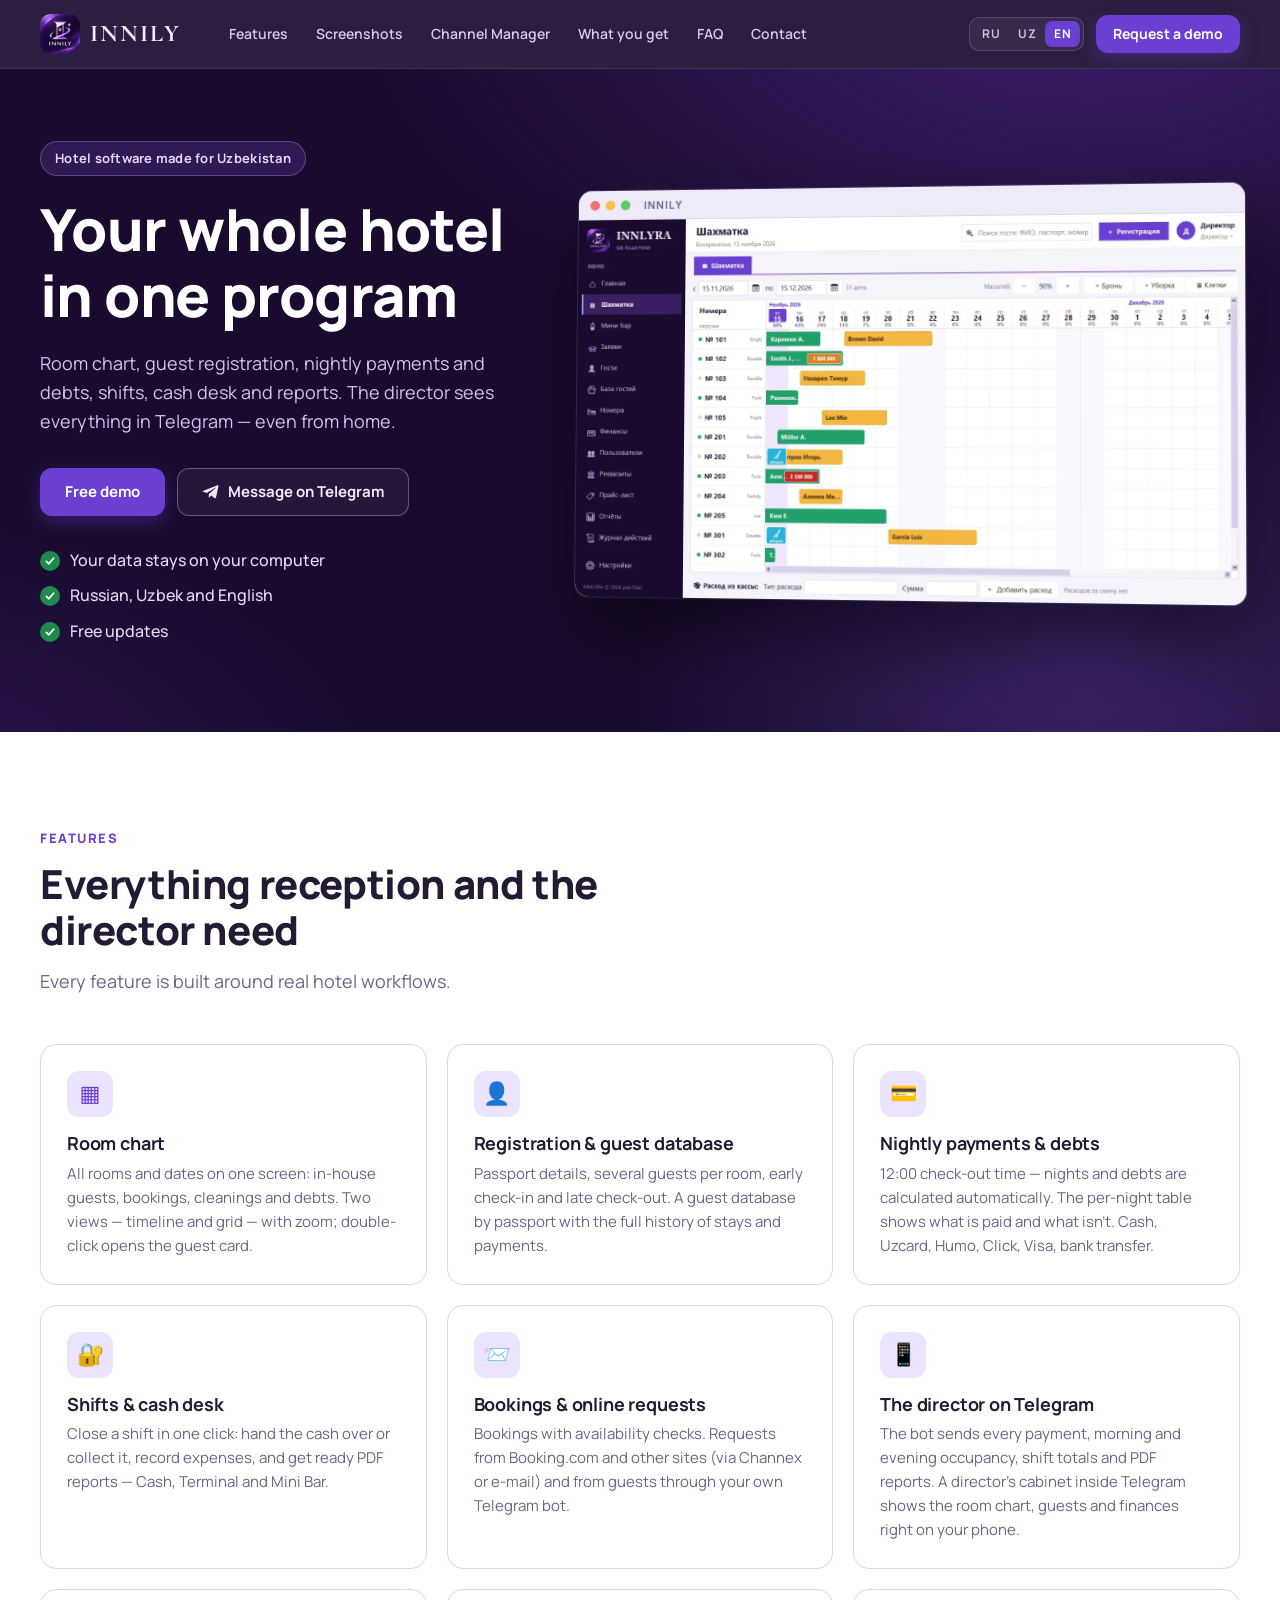
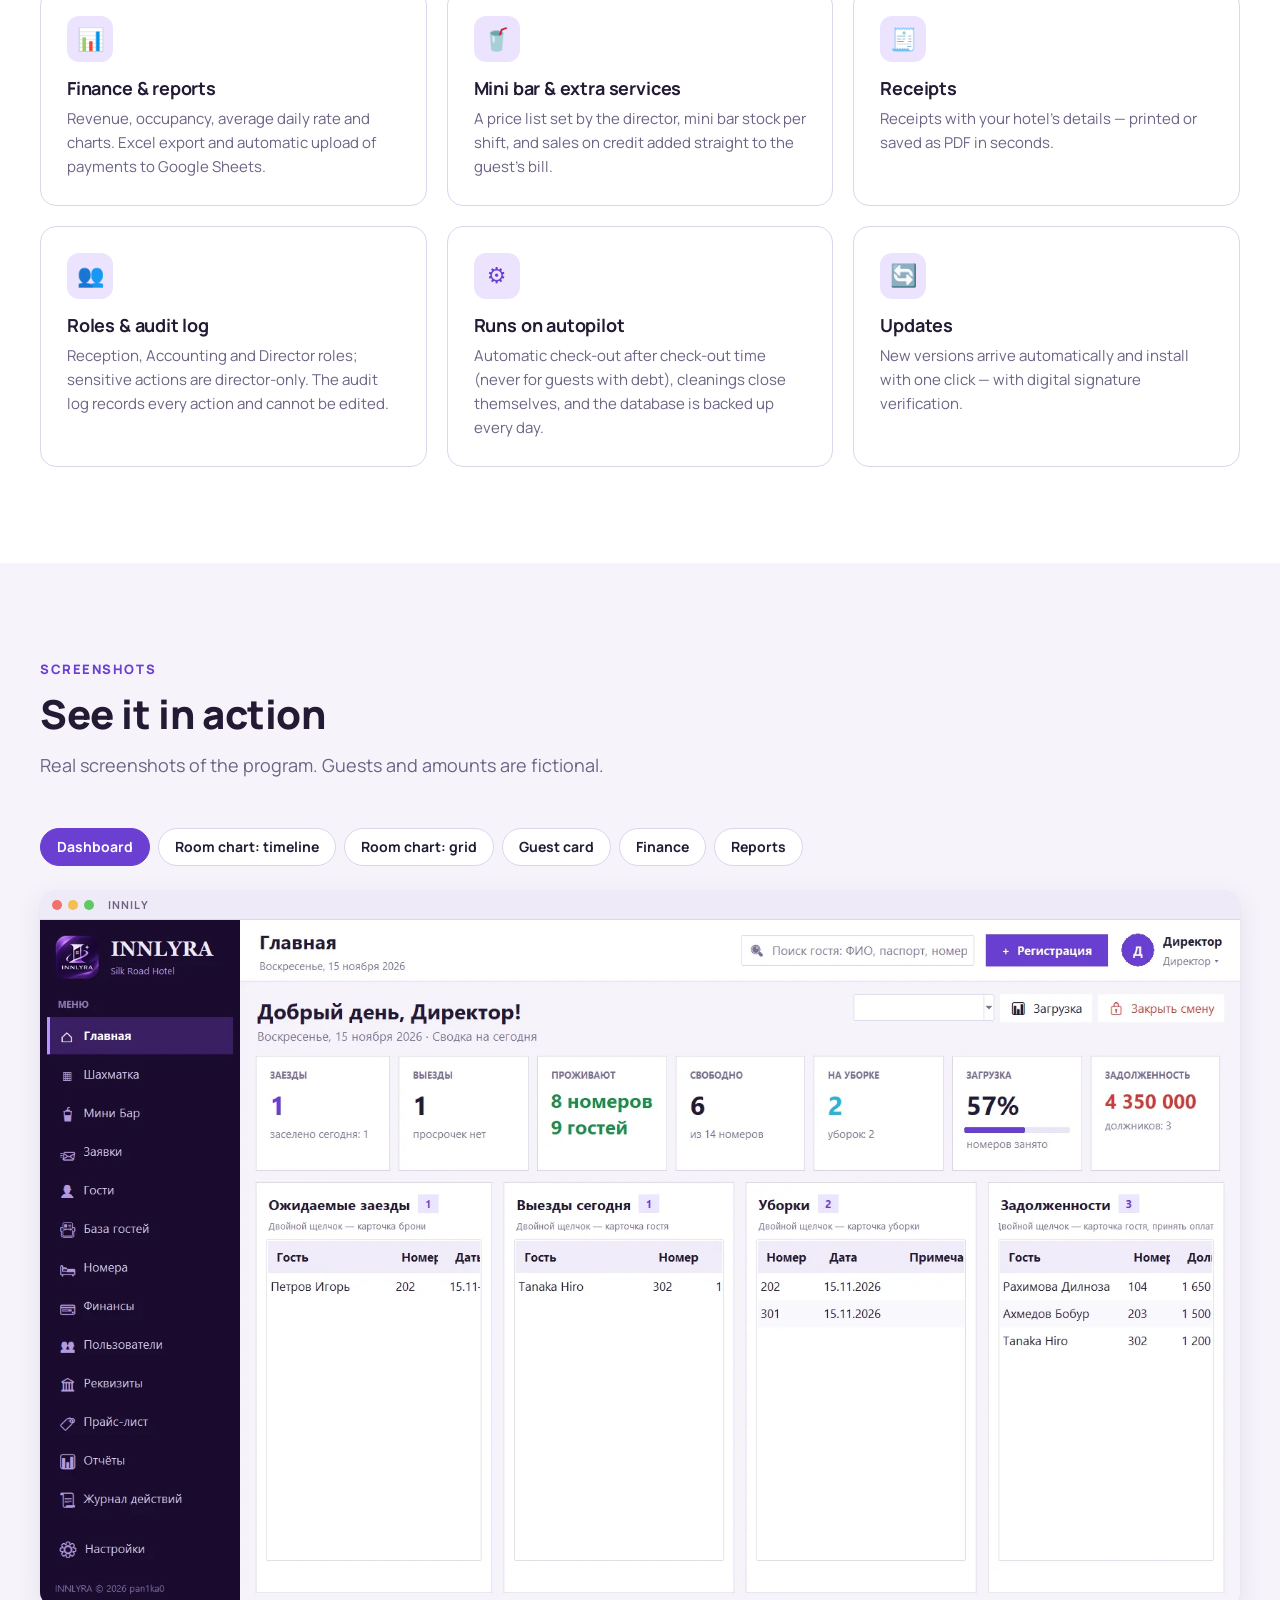
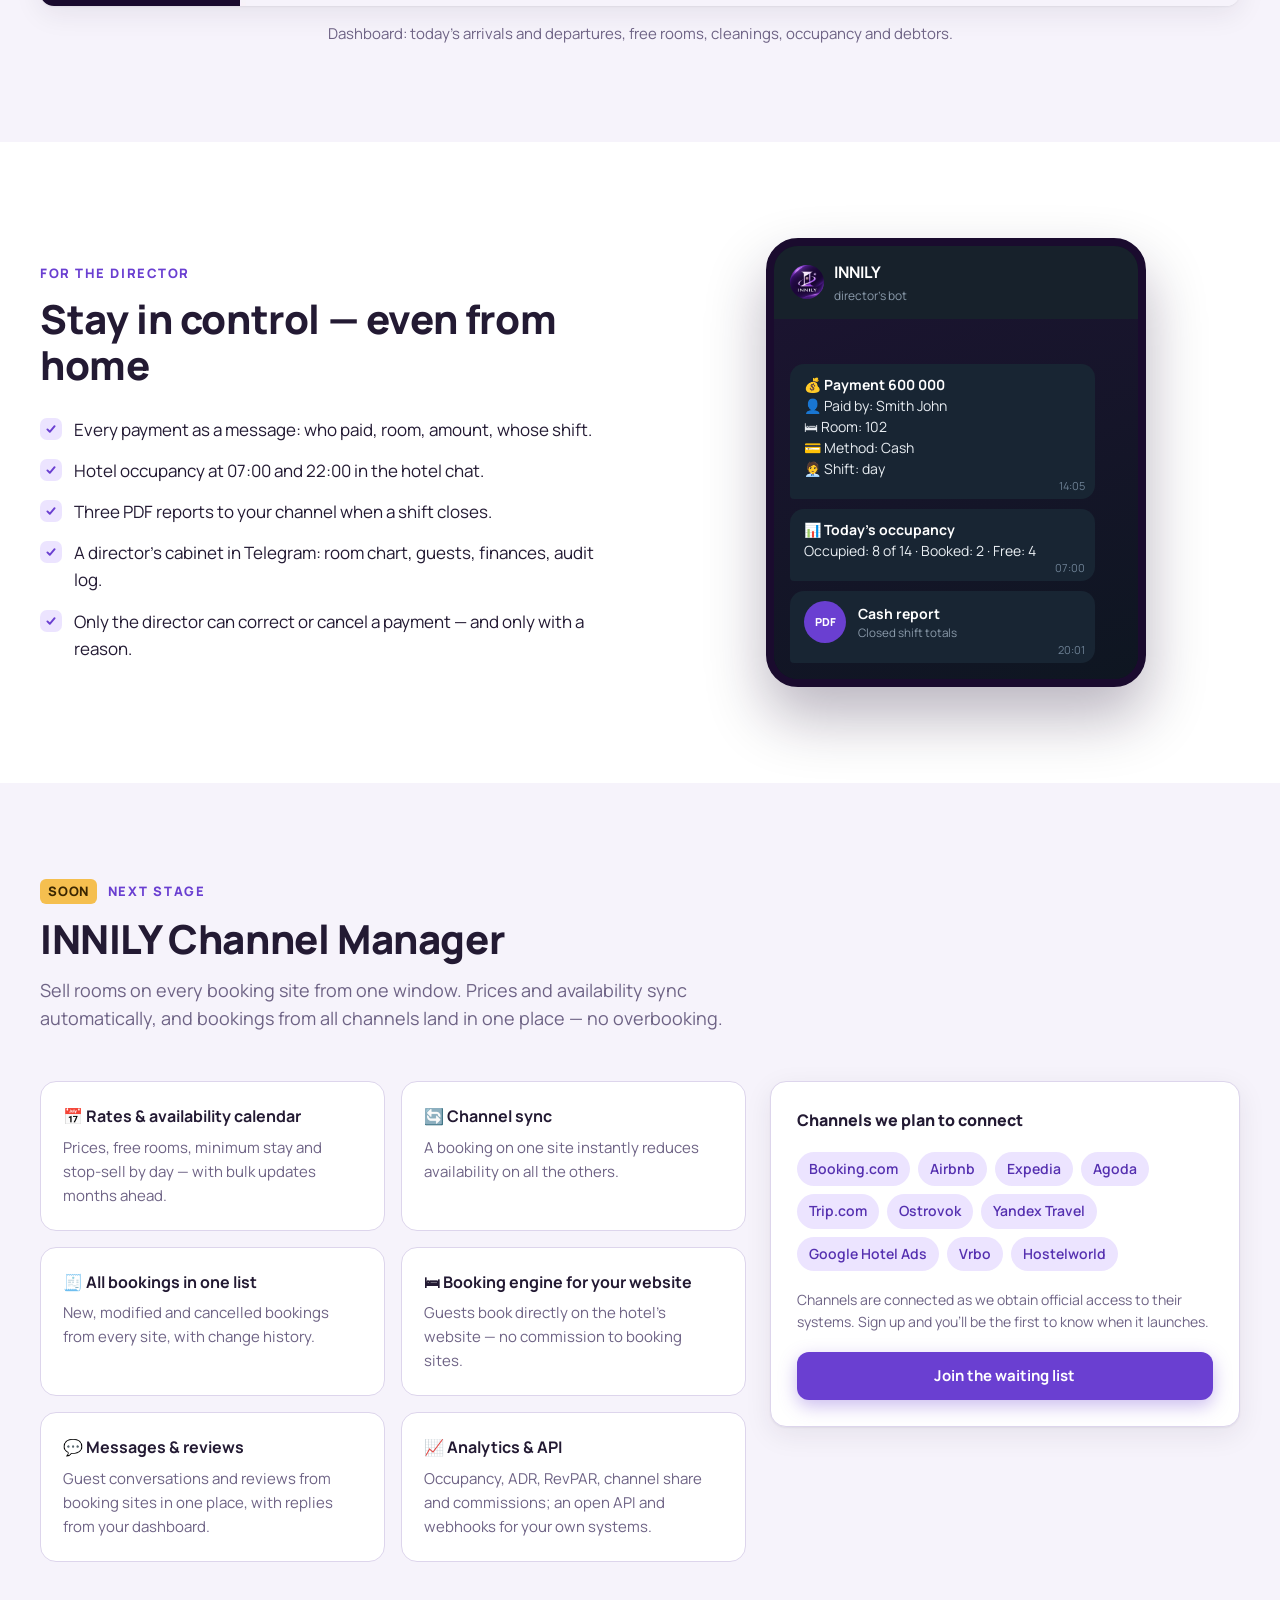
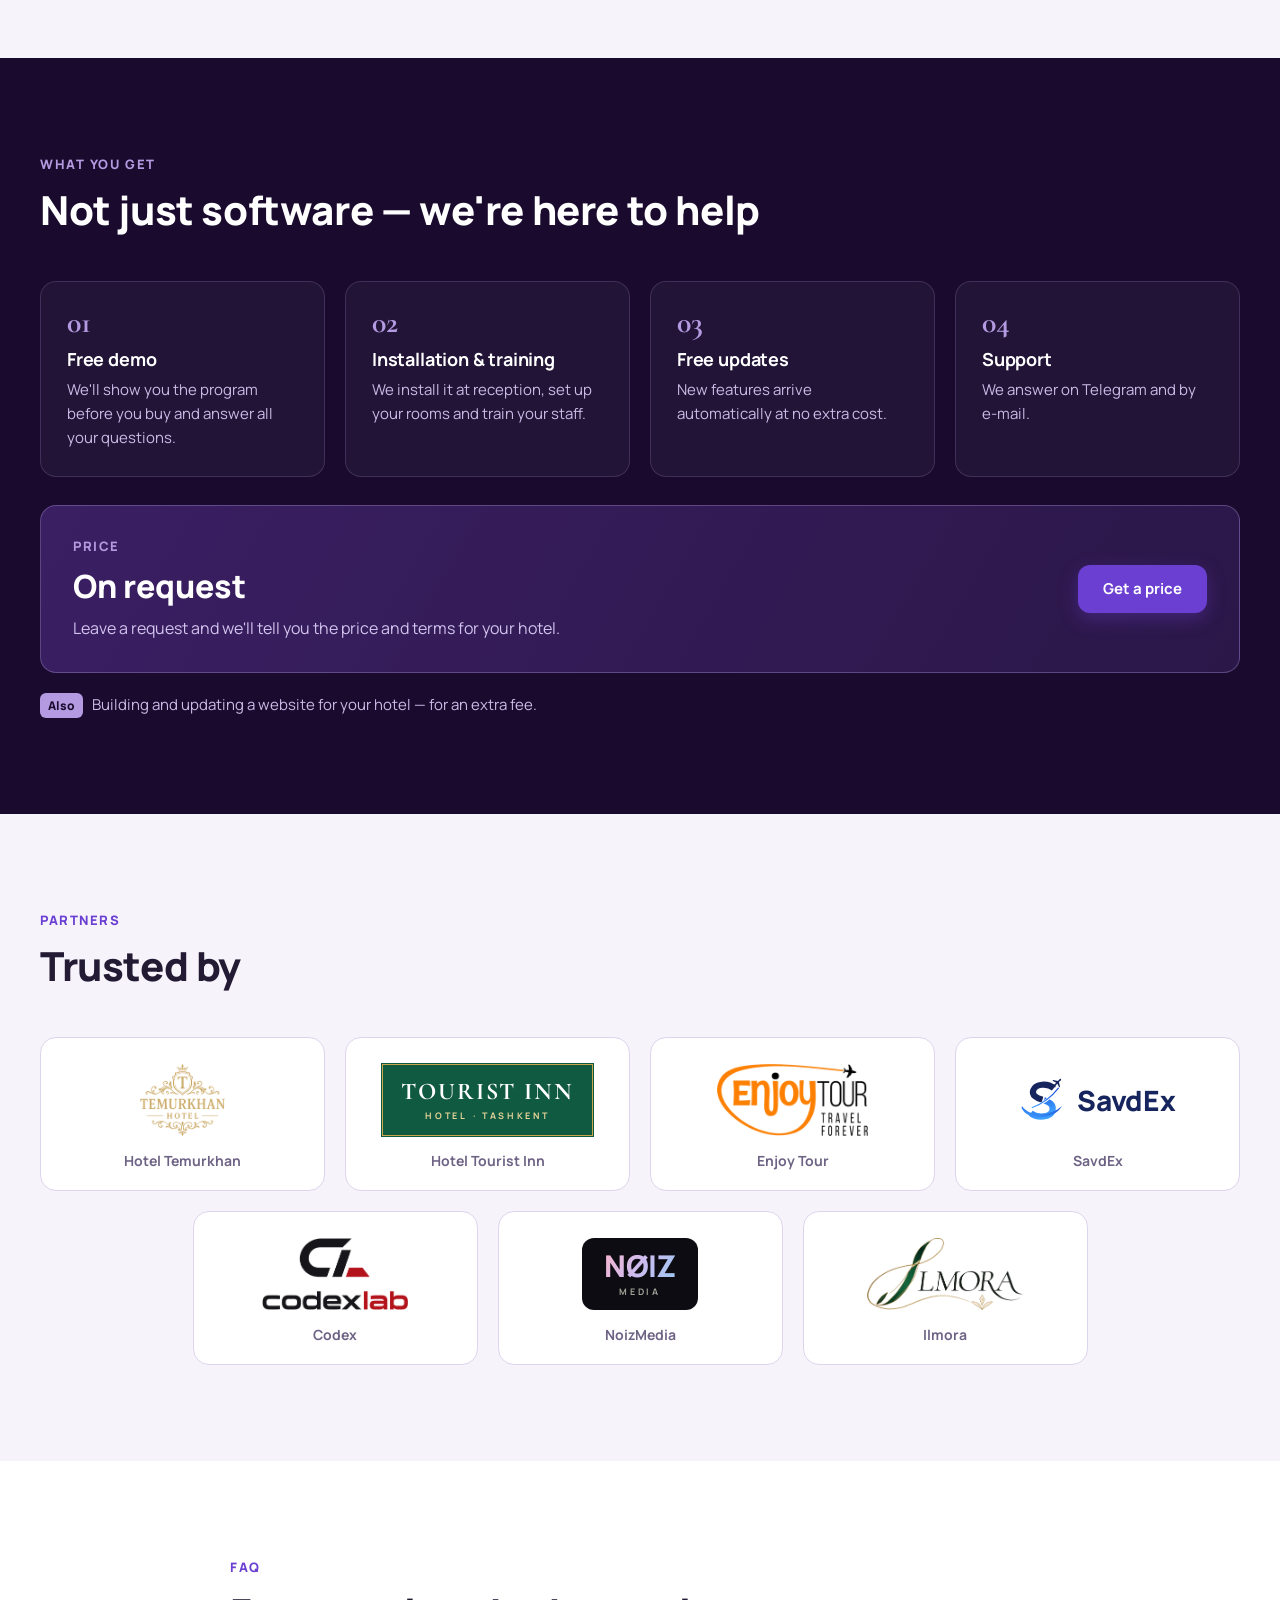
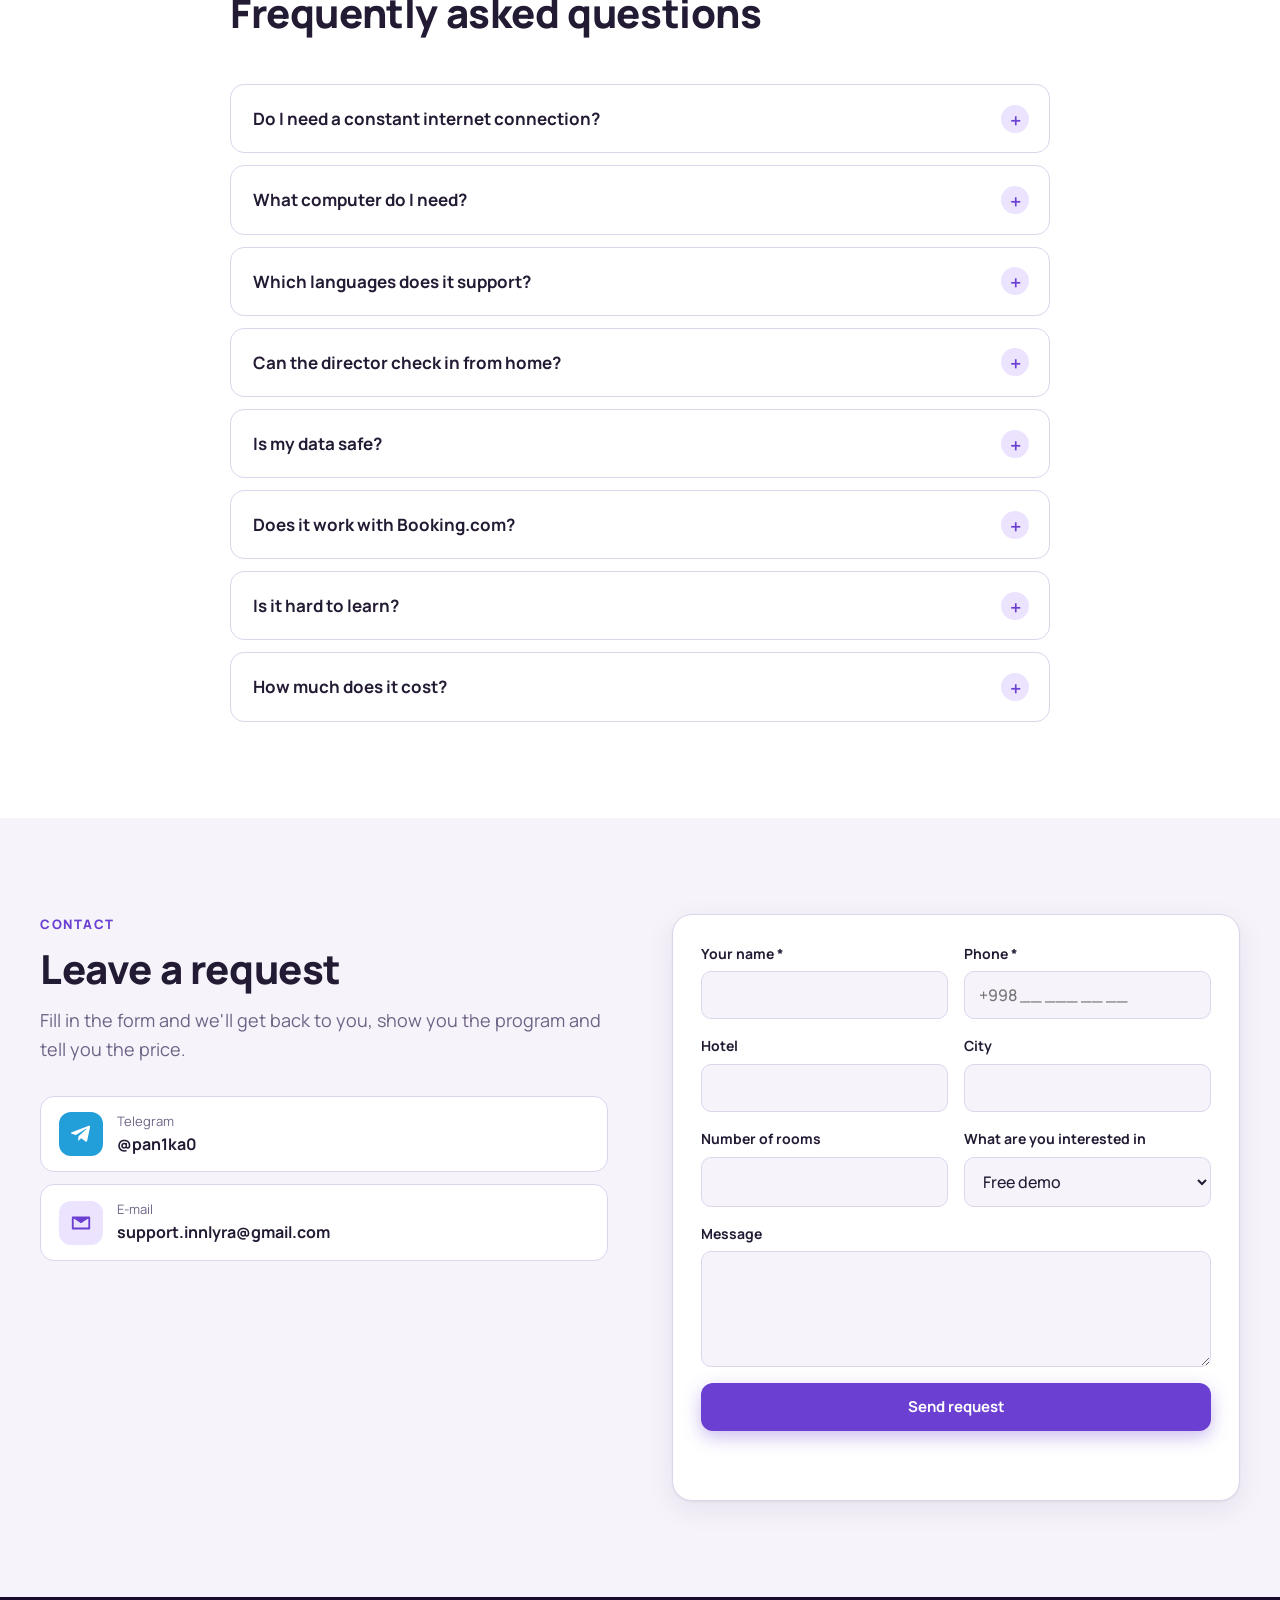
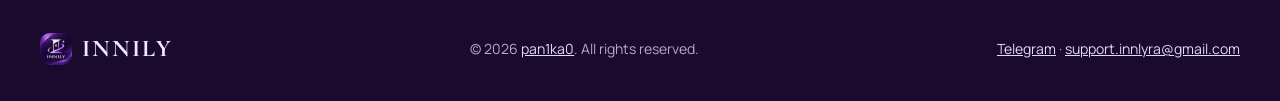
==== commit 6a34798d: "Новое название INNILY и домен innily.com (CNAME, ссылки, логотипы) Co-Authored-By: Claude Opus 5.5 <" ====
--- a/index.html
+++ b/index.html
@@ -1,18 +1,18 @@
 <!doctype html>
-<!-- INNLYRA — © 2026 pan1ka0 (https://github.com/pan1ka0). Все права защищены. -->
+<!-- INNILY — © 2026 pan1ka0 (https://github.com/pan1ka0). Все права защищены. -->
 <html lang="ru">
 <head>
 <meta charset="utf-8">
 <meta name="viewport" content="width=device-width, initial-scale=1">
-<title>INNLYRA — программа для гостиницы</title>
-<meta name="description" content="INNLYRA — программа для гостиниц Узбекистана: шахматка номеров, регистрация гостей, оплаты и долги по суткам, смены, касса, отчёты и Telegram-бот директора.">
+<title>INNILY — программа для гостиницы</title>
+<meta name="description" content="INNILY — программа для гостиниц Узбекистана: шахматка номеров, регистрация гостей, оплаты и долги по суткам, смены, касса, отчёты и Telegram-бот директора.">
 <meta name="theme-color" content="#1a0b2e">
 <meta property="og:type" content="website">
-<meta property="og:title" content="INNLYRA — программа для гостиницы">
+<meta property="og:title" content="INNILY — программа для гостиницы">
 <meta property="og:description" content="Шахматка, регистрация гостей, оплаты, смены, касса и отчёты. Директор видит всё в Telegram.">
-<meta property="og:image" content="https://pan1ka0.github.io/innlyra-site/img/og.jpg">
-<meta property="og:url" content="https://pan1ka0.github.io/innlyra-site/">
-<link rel="canonical" href="https://pan1ka0.github.io/innlyra-site/">
+<meta property="og:image" content="https://innily.com/img/og.jpg">
+<meta property="og:url" content="https://innily.com/">
+<link rel="canonical" href="https://innily.com/">
 <link rel="icon" type="image/png" href="img/favicon.png">
 <link rel="apple-touch-icon" href="img/logo.png">
 <link rel="preconnect" href="https://fonts.googleapis.com">
@@ -24,9 +24,9 @@
 
 <header class="top" id="top">
   <div class="wrap top__in">
-    <a class="brand" href="#top" aria-label="INNLYRA">
+    <a class="brand" href="#top" aria-label="INNILY">
       <img src="img/logo_96.png" alt="" width="40" height="40">
-      <span class="brand__name">INNLYRA</span>
+      <span class="brand__name">INNILY</span>
     </a>
     <nav class="menu" id="menu" aria-label="Меню">
       <a href="#features" data-i18n="nav.features">Возможности</a>
@@ -75,8 +75,8 @@
     </div>
     <figure class="hero__shot">
       <div class="window">
-        <div class="window__bar" aria-hidden="true"><i></i><i></i><i></i><span>INNLYRA</span></div>
-        <img src="img/chess_timeline.webp" width="1680" height="960" alt="Шахматка номеров в INNLYRA" data-i18n-alt="alt.timeline">
+        <div class="window__bar" aria-hidden="true"><i></i><i></i><i></i><span>INNILY</span></div>
+        <img src="img/chess_timeline.webp" width="1680" height="960" alt="Шахматка номеров в INNILY" data-i18n-alt="alt.timeline">
       </div>
     </figure>
   </div>
@@ -173,8 +173,8 @@
     </div>
     <figure class="viewer">
       <button type="button" class="window window--btn" id="shotOpen" aria-label="Открыть крупно">
-        <span class="window__bar" aria-hidden="true"><i></i><i></i><i></i><span>INNLYRA</span></span>
-        <img id="shotImg" src="img/dashboard.webp" width="1680" height="960" alt="Главная INNLYRA" loading="lazy">
+        <span class="window__bar" aria-hidden="true"><i></i><i></i><i></i><span>INNILY</span></span>
+        <img id="shotImg" src="img/dashboard.webp" width="1680" height="960" alt="Главная INNILY" loading="lazy">
       </button>
       <figcaption id="shotCap" data-i18n="s.c1">Главная: заезды и выезды на сегодня, свободные номера, уборки, загрузка и должники.</figcaption>
     </figure>
@@ -196,7 +196,7 @@
       </ul>
     </div>
     <div class="phone" aria-hidden="true">
-      <div class="phone__head"><img src="img/logo_96.png" alt="" width="34" height="34"><div><b>INNLYRA</b><small data-i18n="d.bot">бот директора</small></div></div>
+      <div class="phone__head"><img src="img/logo_96.png" alt="" width="34" height="34"><div><b>INNILY</b><small data-i18n="d.bot">бот директора</small></div></div>
       <div class="phone__body">
         <div class="msg">
           <b data-i18n="d.m1a">💰 Оплата 600 000</b>
@@ -226,7 +226,7 @@
   <div class="wrap">
     <div class="head">
       <p class="eyebrow"><span class="soon" data-i18n="cm.soon">Скоро</span> <span data-i18n="cm.eyebrow">Следующий этап</span></p>
-      <h2>INNLYRA Channel Manager</h2>
+      <h2>INNILY Channel Manager</h2>
       <p class="head__sub" data-i18n="cm.sub">Продавайте номера на всех сайтах бронирования из одного окна. Цены и наличие синхронизируются сами, а брони со всех площадок собираются в одном месте — без овербукинга.</p>
     </div>
     <div class="cm">
@@ -366,7 +366,7 @@
 
 <footer class="foot">
   <div class="wrap foot__in">
-    <div class="brand brand--foot"><img src="img/logo_96.png" alt="" width="32" height="32"><span class="brand__name">INNLYRA</span></div>
+    <div class="brand brand--foot"><img src="img/logo_96.png" alt="" width="32" height="32"><span class="brand__name">INNILY</span></div>
     <p>© 2026 <a href="https://github.com/pan1ka0" target="_blank" rel="noopener">pan1ka0</a>. <span data-i18n="foot.rights">Все права защищены.</span></p>
     <p><a href="https://t.me/pan1ka0" target="_blank" rel="noopener">Telegram</a> · <a href="mailto:support.innlyra@gmail.com">support.innlyra@gmail.com</a></p>
   </div>
--- a/css/style.css
+++ b/css/style.css
@@ -1,4 +1,4 @@
-/* INNLYRA — © 2026 pan1ka0 (https://github.com/pan1ka0). Все права защищены. */
+/* INNILY — © 2026 pan1ka0 (https://github.com/pan1ka0). Все права защищены. */
 /* Цвета — как в программе (палитра PALETTES в app.py) */
 :root {
   --brand: #1a0b2e;
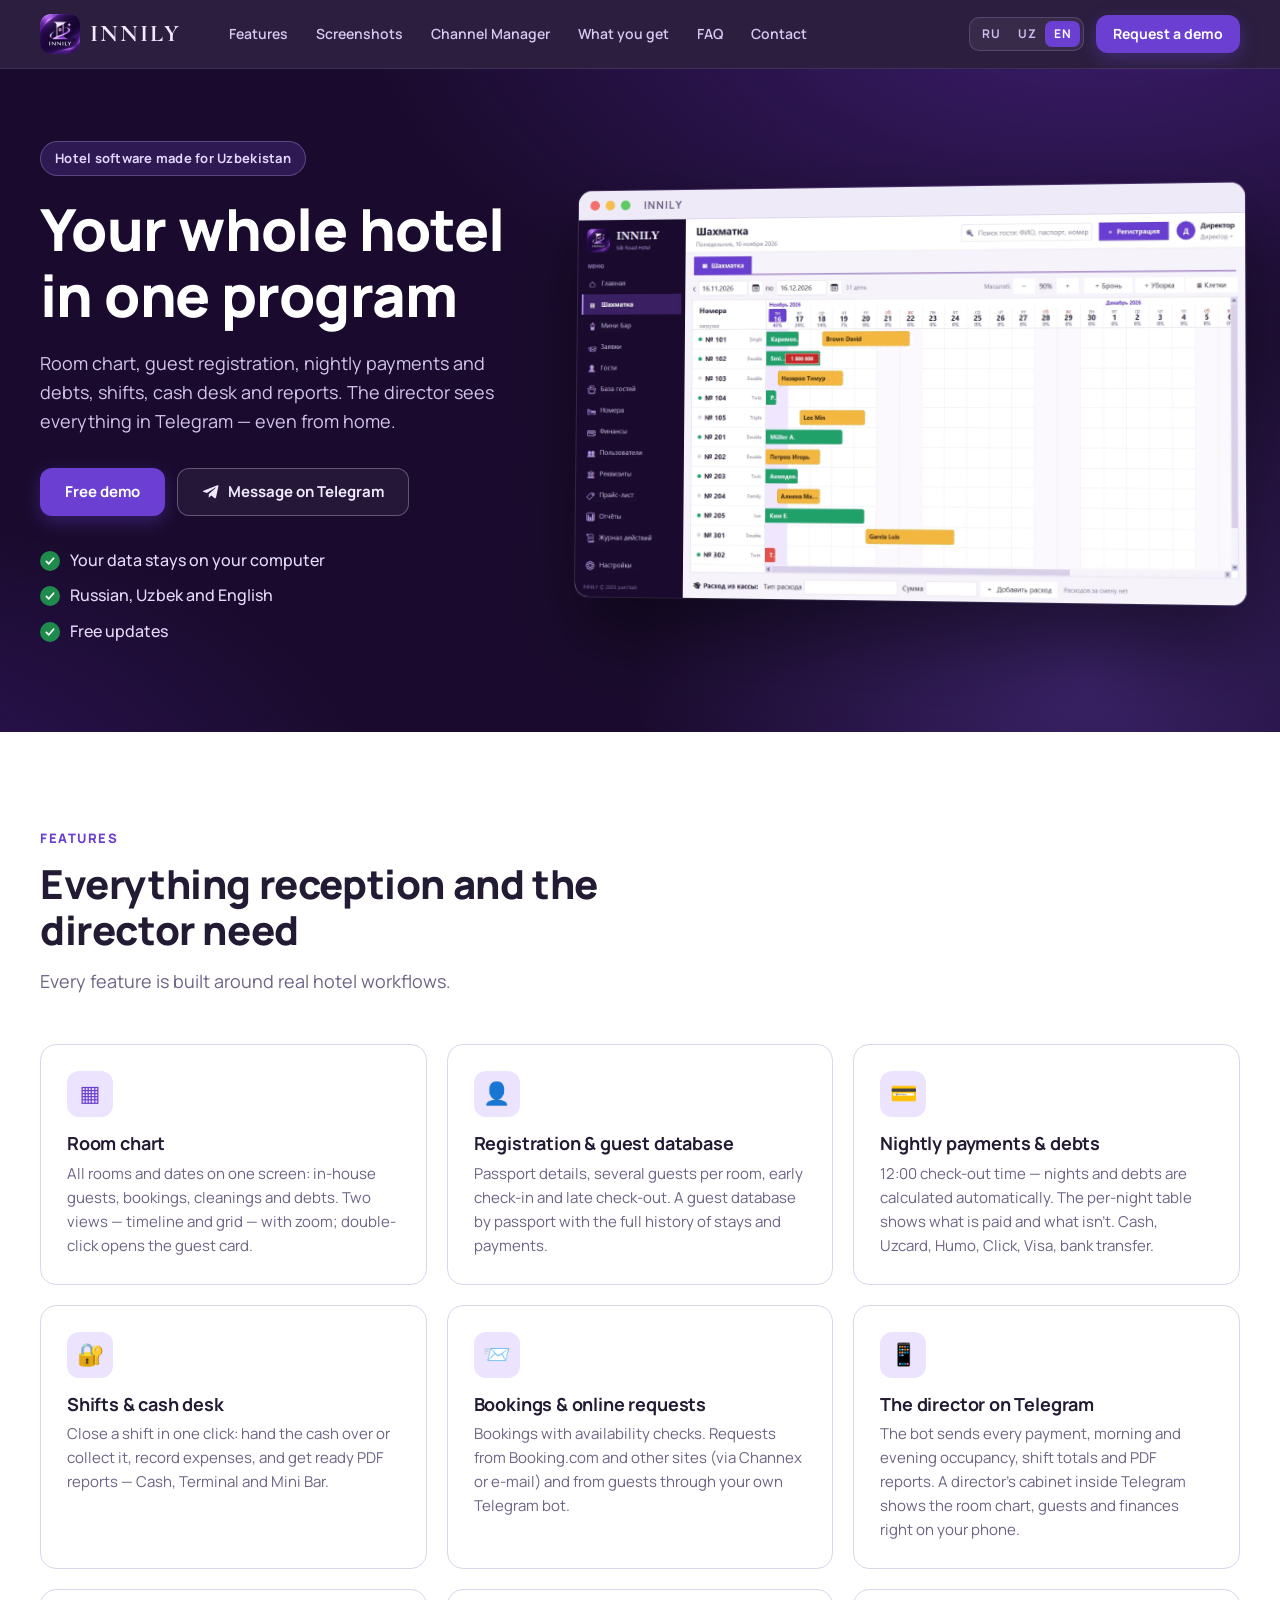
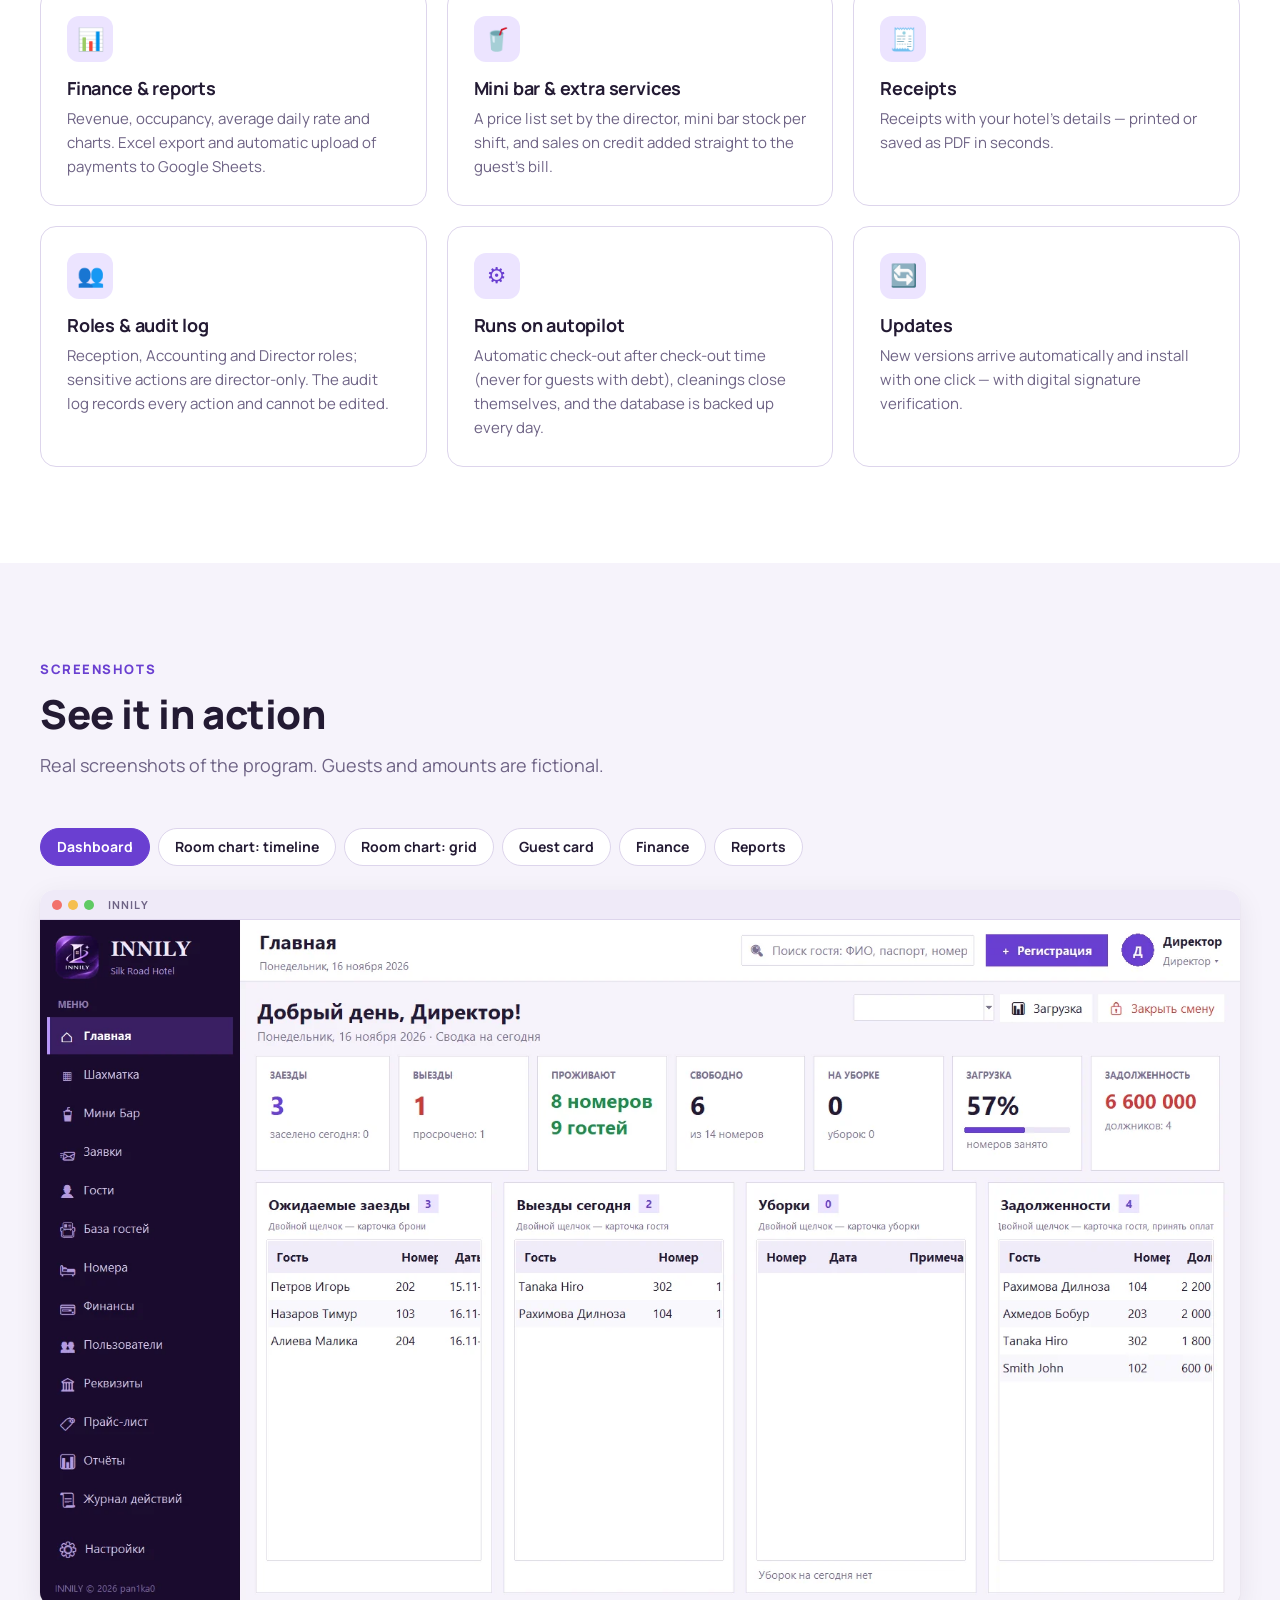
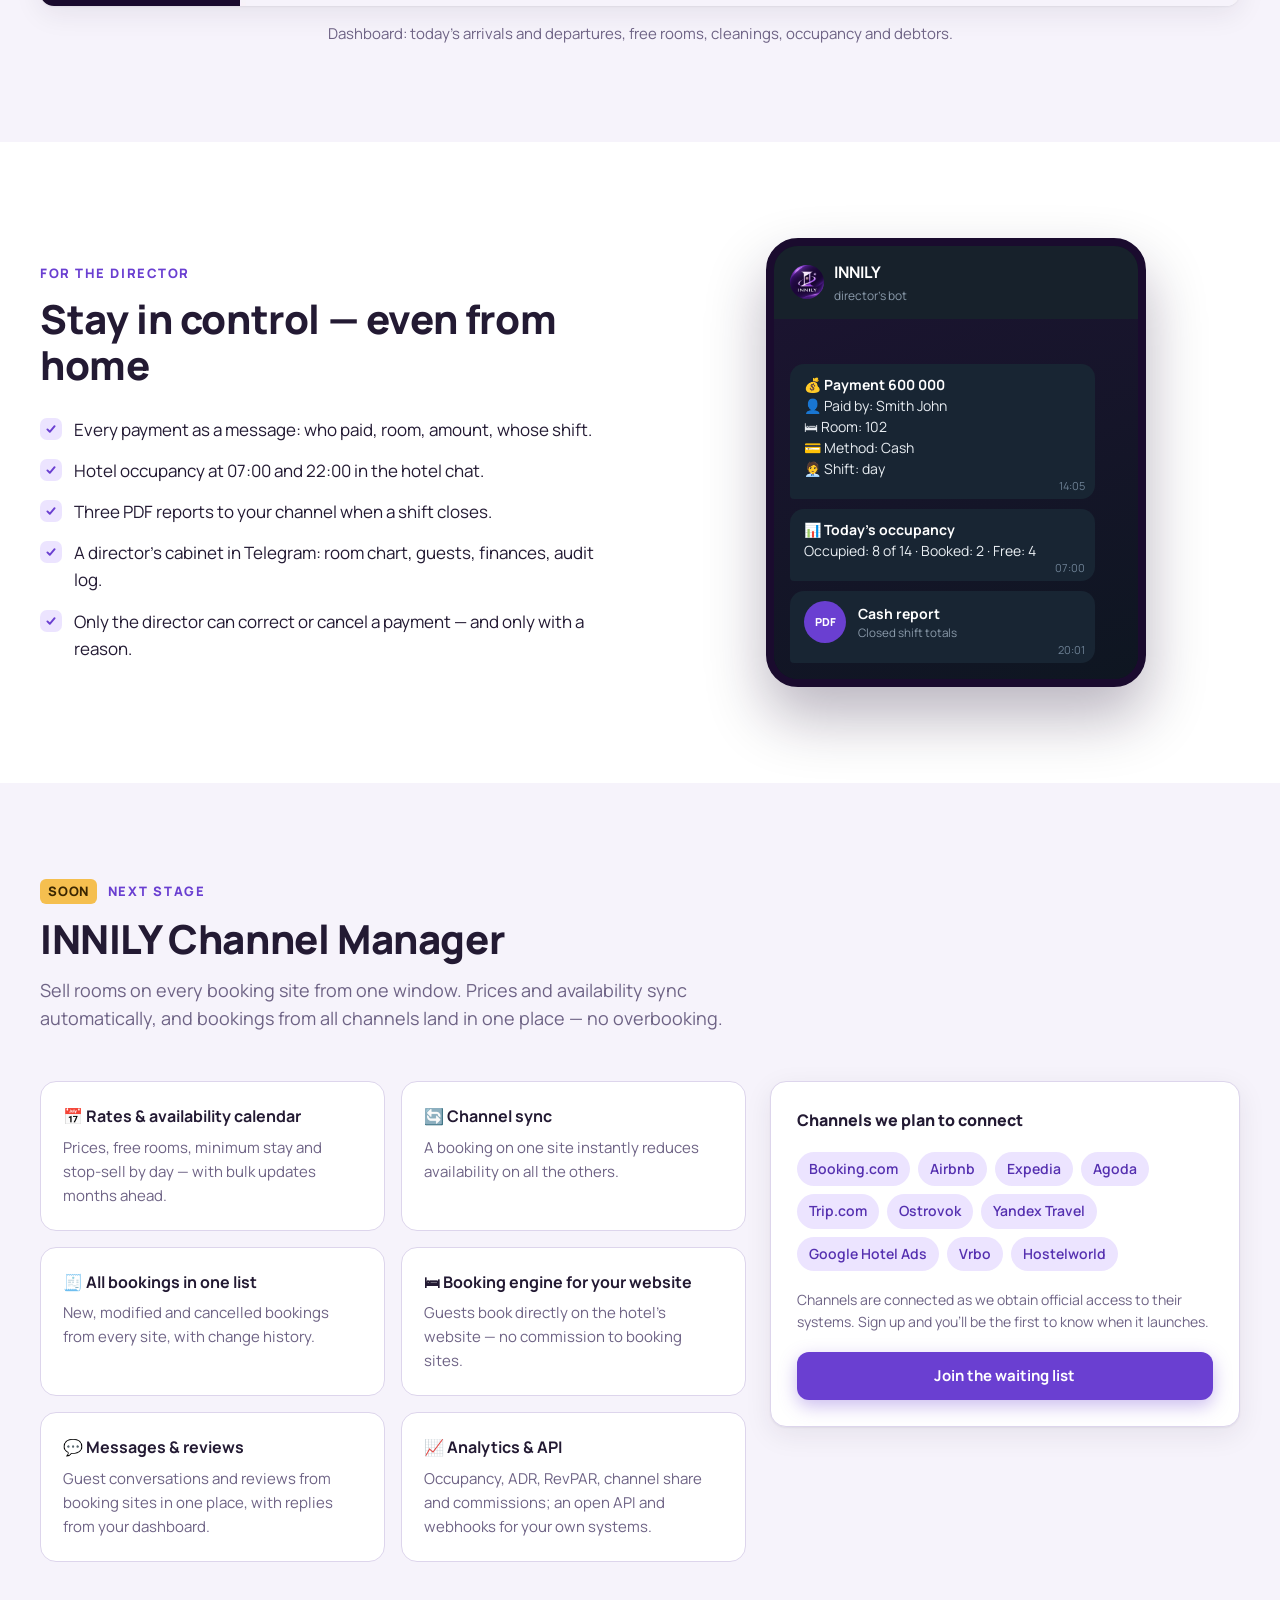
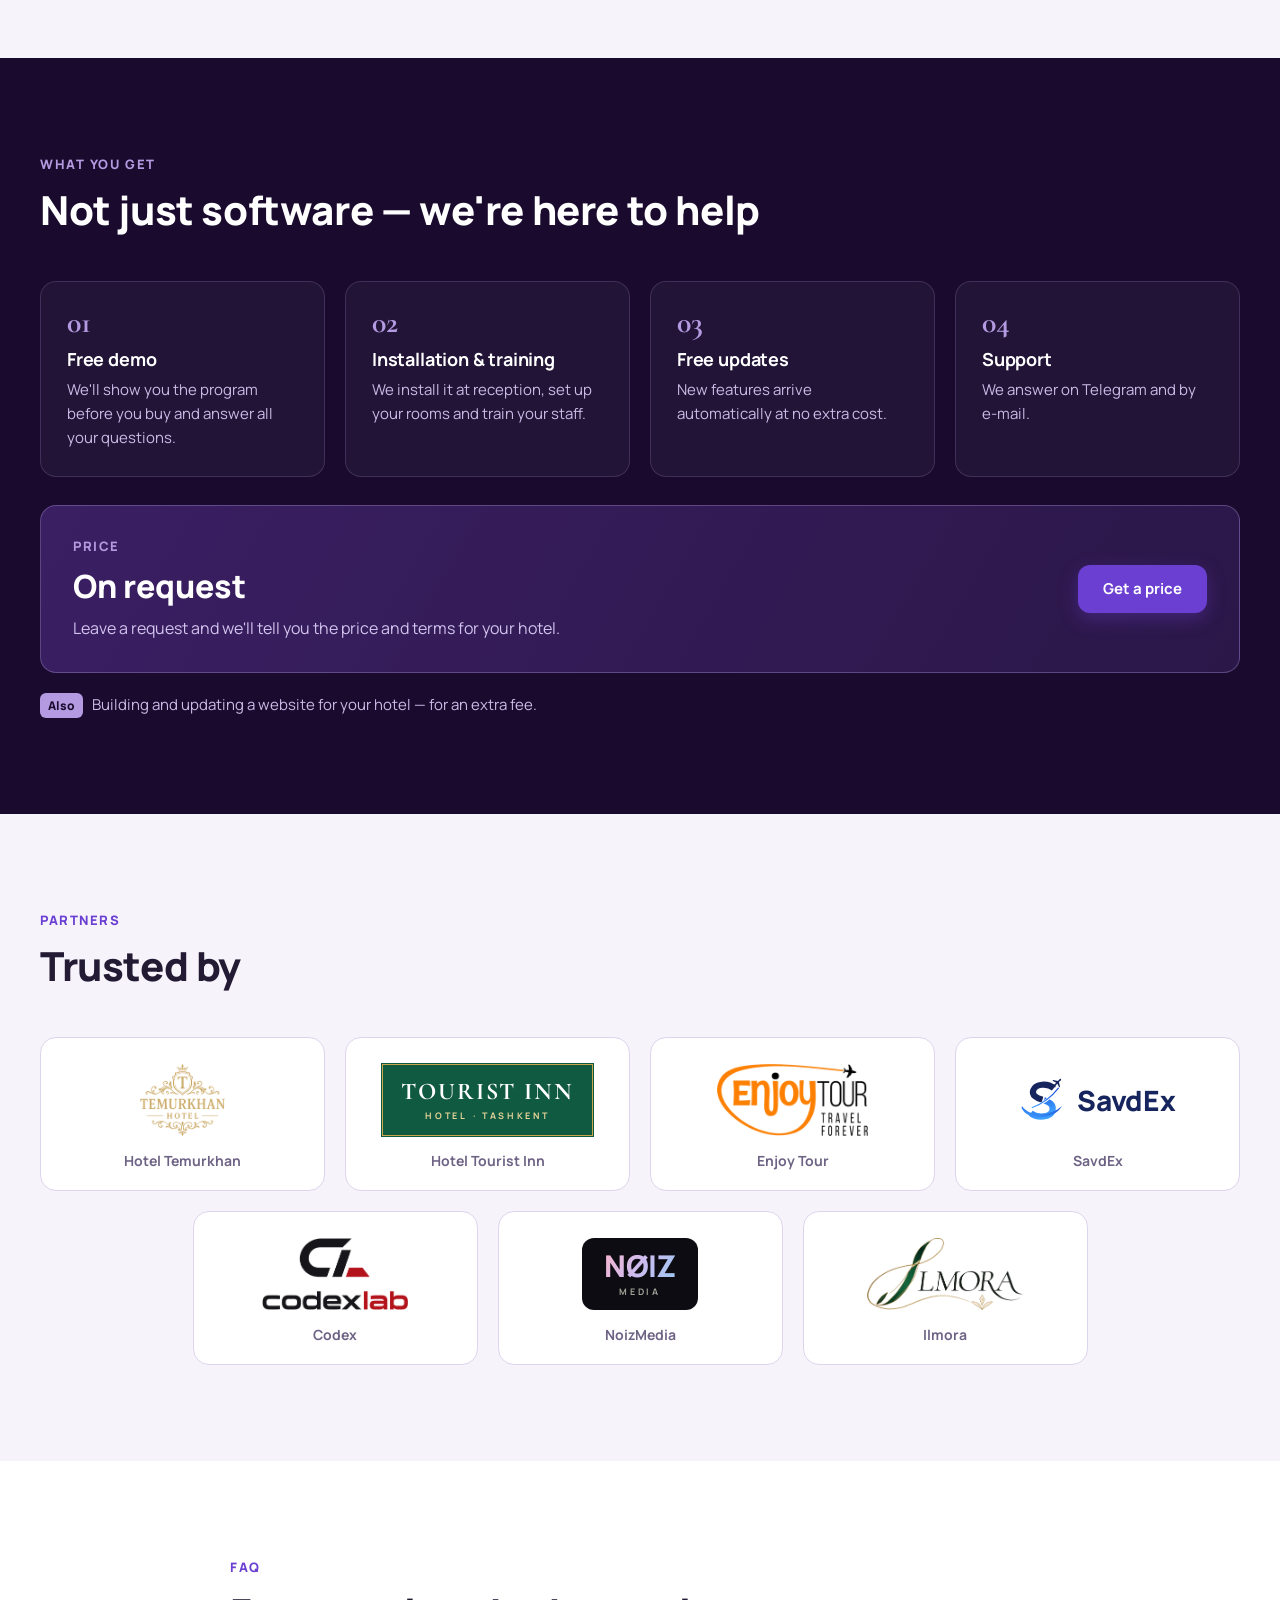
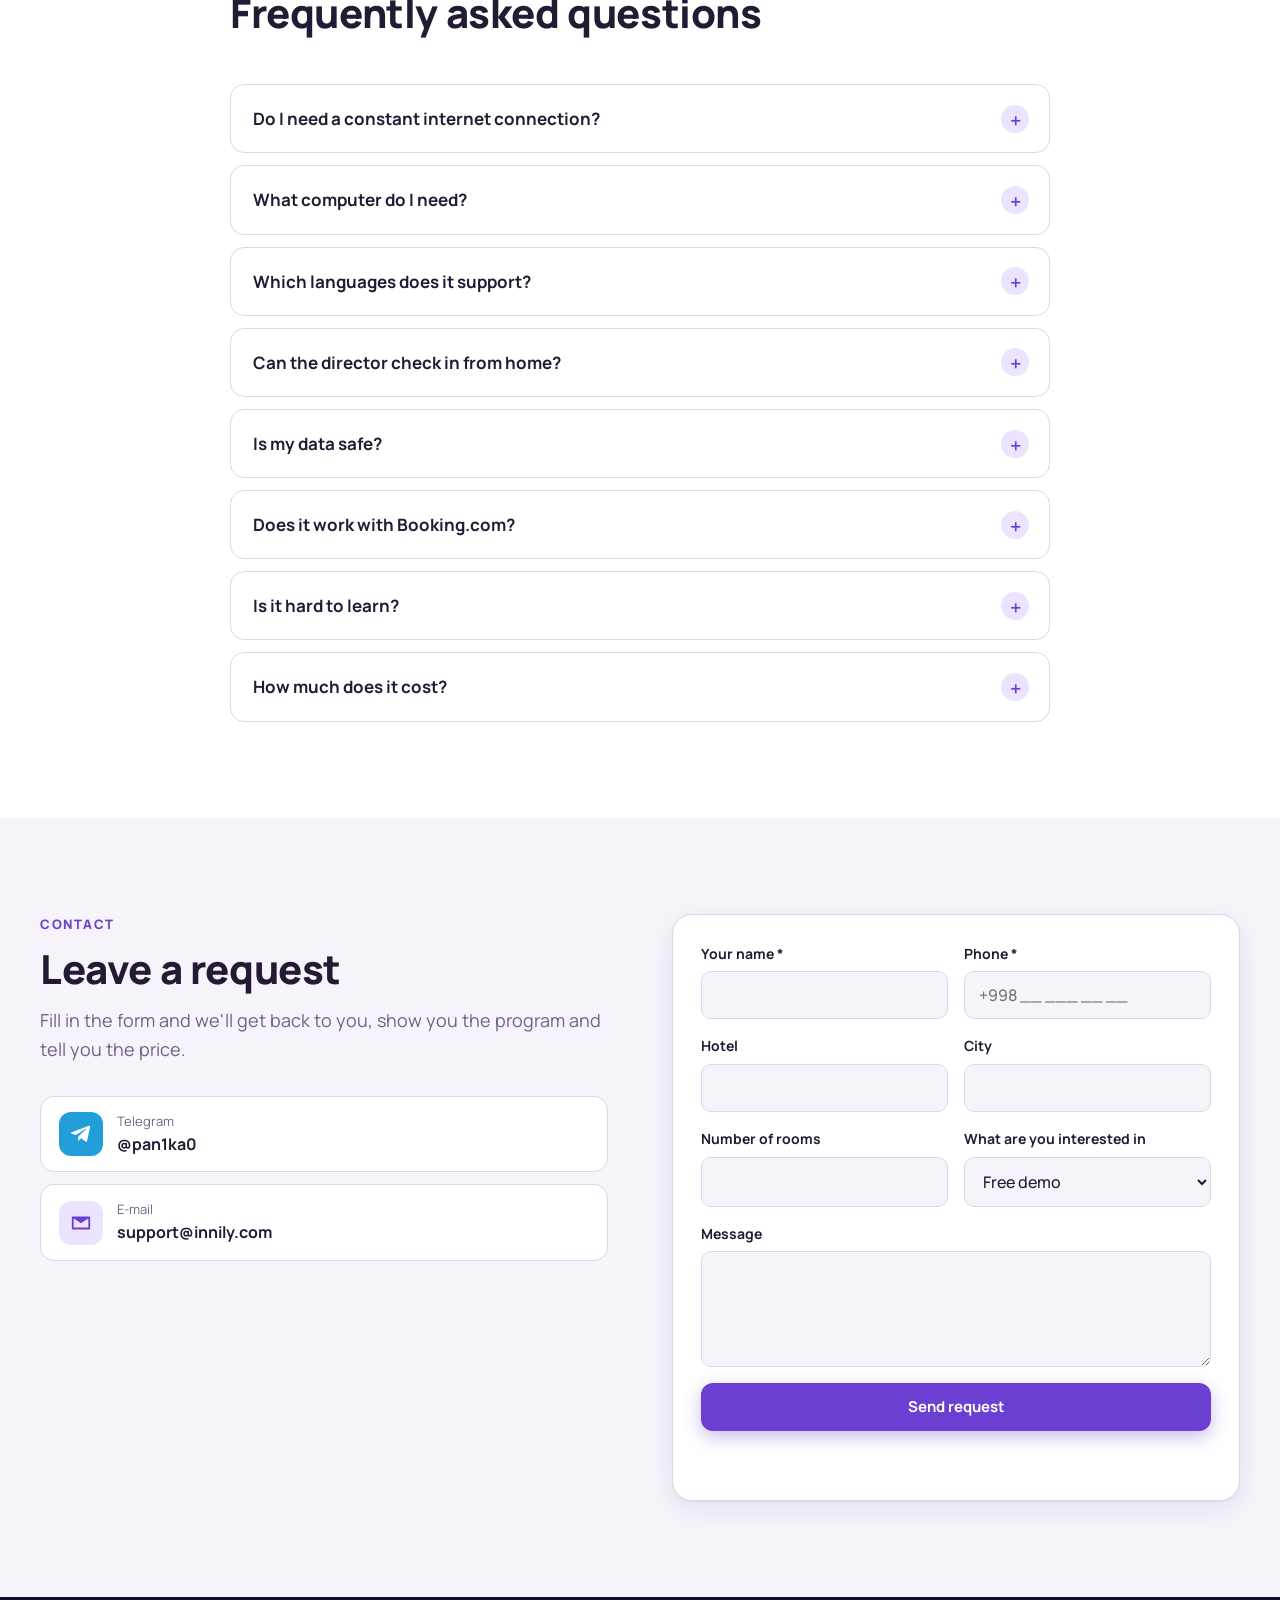
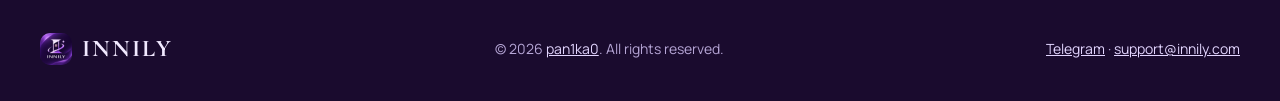
==== commit 6252421b: "Почта поддержки support@innily.com (форма заявок и контакты) Co-Authored-By: Claude Opus 5.5 <norepl" ====
--- a/index.html
+++ b/index.html
@@ -327,9 +327,9 @@
           <span class="contact__ico contact__ico--tg"><svg class="ico" viewBox="0 0 24 24" aria-hidden="true"><path d="M21.9 4.3 18.7 19.4c-.2 1-.9 1.3-1.7.8l-4.8-3.5-2.3 2.2c-.3.3-.5.5-1 .5l.3-4.9 8.9-8c.4-.3-.1-.5-.6-.2L6.5 13.2 1.8 11.7c-1-.3-1-1 .2-1.5L20.6 3c.9-.3 1.6.2 1.3 1.3z"/></svg></span>
           <span><small>Telegram</small><b>@pan1ka0</b></span>
         </a>
-        <a class="contact" href="mailto:support.innlyra@gmail.com">
+        <a class="contact" href="mailto:support@innily.com">
           <span class="contact__ico"><svg class="ico" viewBox="0 0 24 24" aria-hidden="true"><path d="M3 5h18a1 1 0 0 1 1 1v12a1 1 0 0 1-1 1H3a1 1 0 0 1-1-1V6a1 1 0 0 1 1-1zm9 7.2L4 7v10h16V7l-8 5.2z"/></svg></span>
-          <span><small data-i18n="c.mail">Почта</small><b>support.innlyra@gmail.com</b></span>
+          <span><small data-i18n="c.mail">Почта</small><b>support@innily.com</b></span>
         </a>
       </div>
     </div>
@@ -368,7 +368,7 @@
   <div class="wrap foot__in">
     <div class="brand brand--foot"><img src="img/logo_96.png" alt="" width="32" height="32"><span class="brand__name">INNILY</span></div>
     <p>© 2026 <a href="https://github.com/pan1ka0" target="_blank" rel="noopener">pan1ka0</a>. <span data-i18n="foot.rights">Все права защищены.</span></p>
-    <p><a href="https://t.me/pan1ka0" target="_blank" rel="noopener">Telegram</a> · <a href="mailto:support.innlyra@gmail.com">support.innlyra@gmail.com</a></p>
+    <p><a href="https://t.me/pan1ka0" target="_blank" rel="noopener">Telegram</a> · <a href="mailto:support@innily.com">support@innily.com</a></p>
   </div>
 </footer>
 
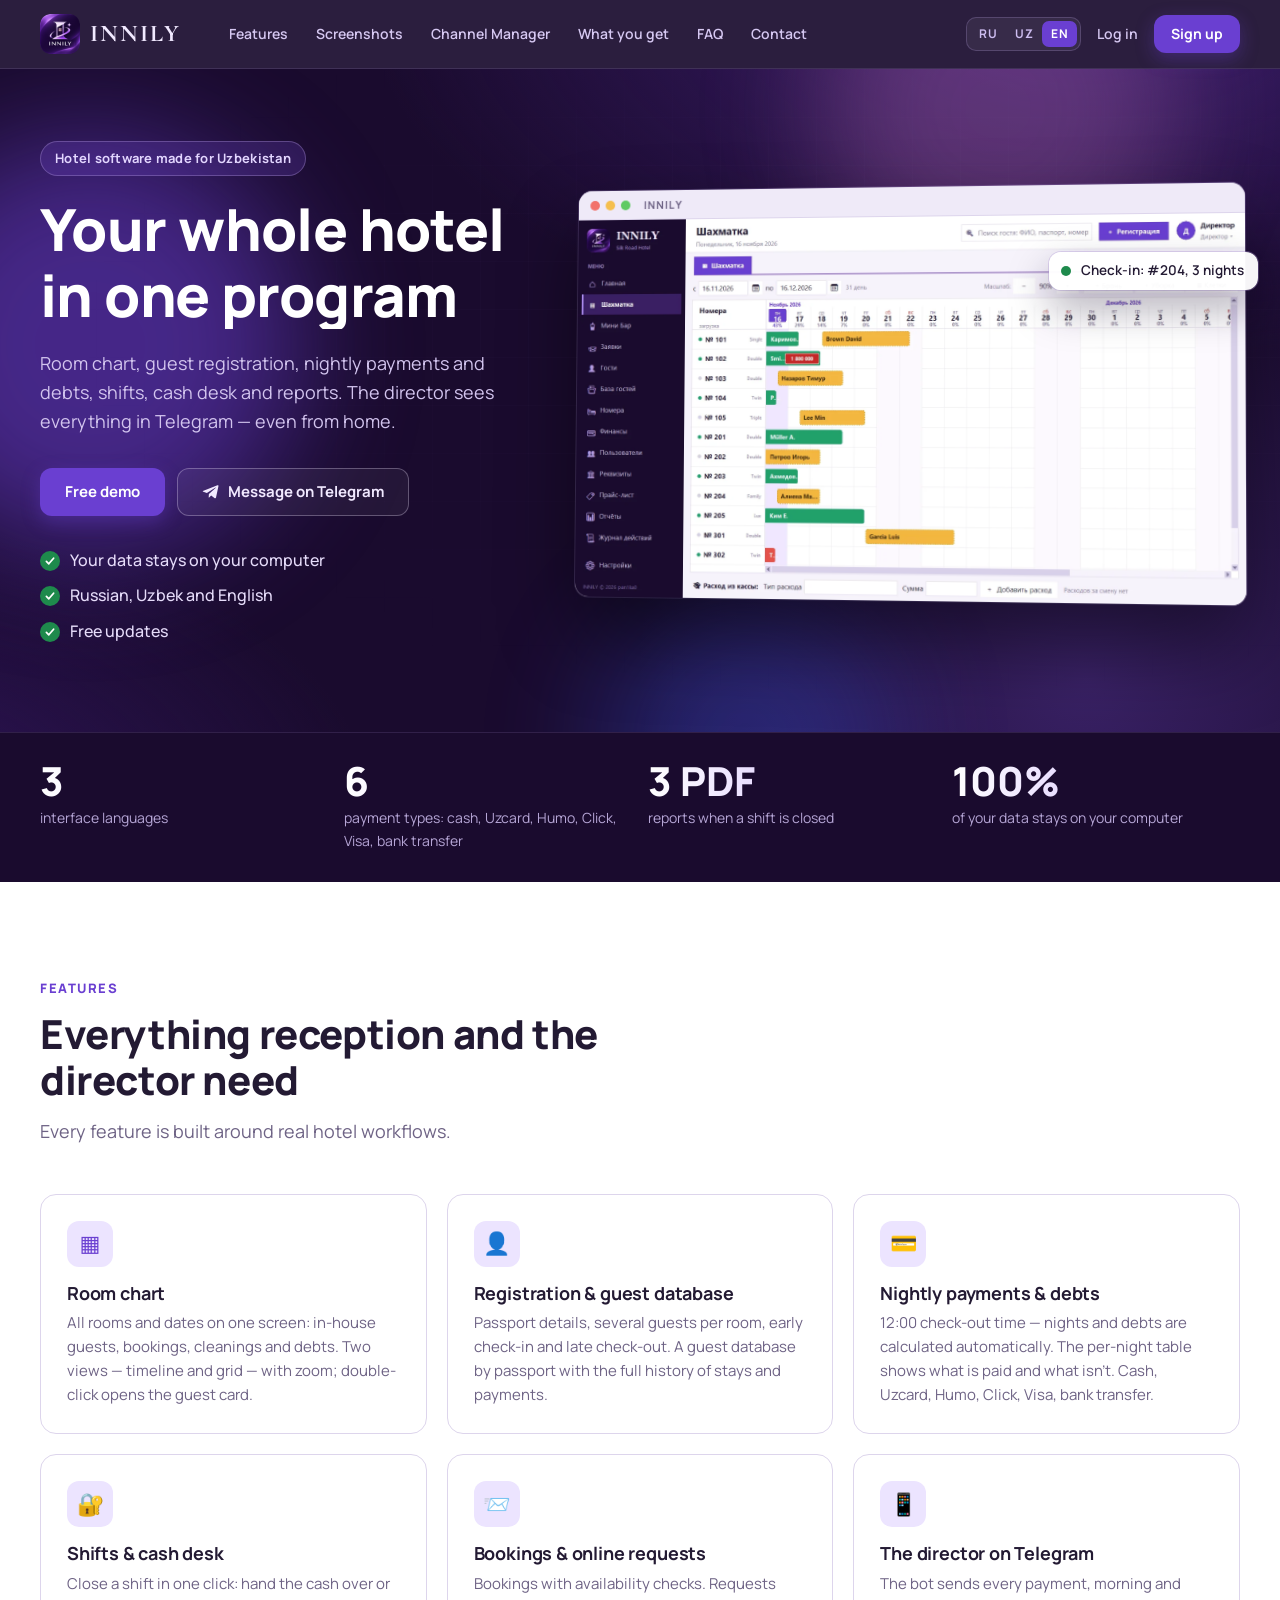
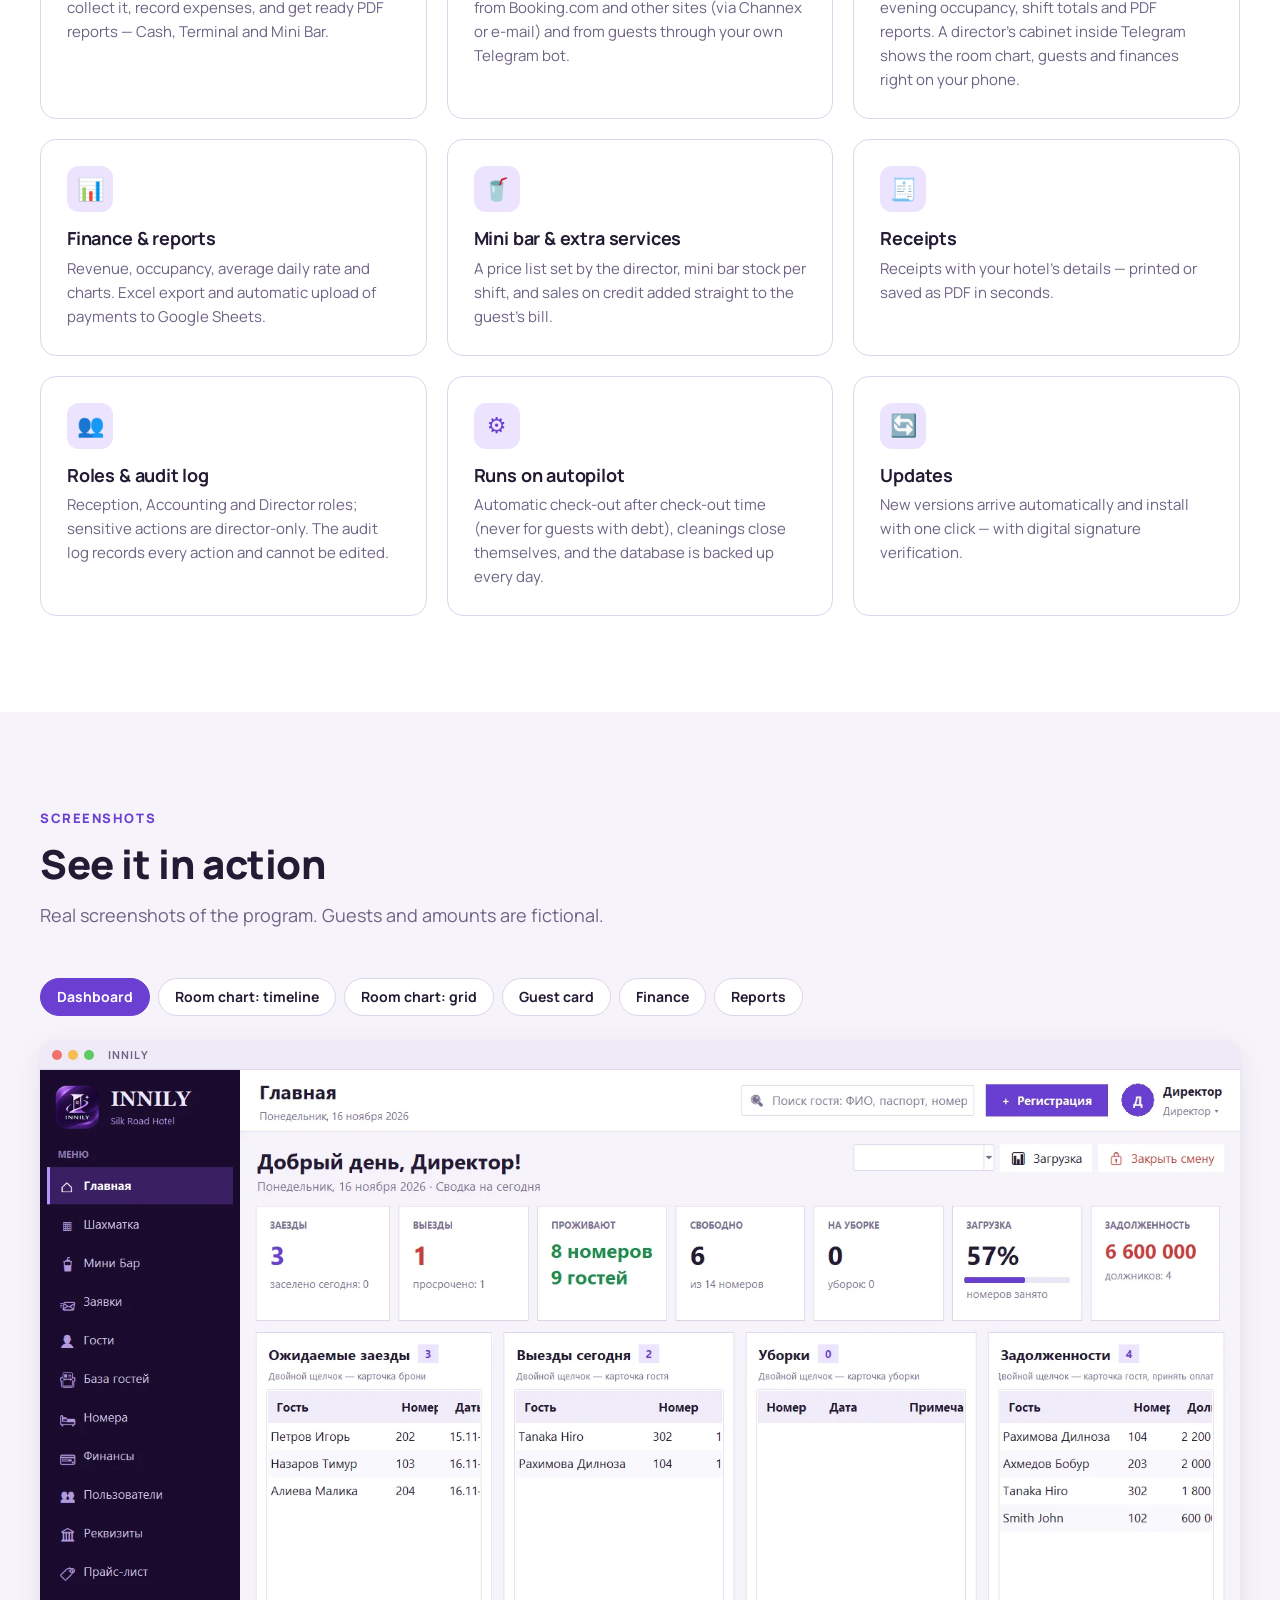
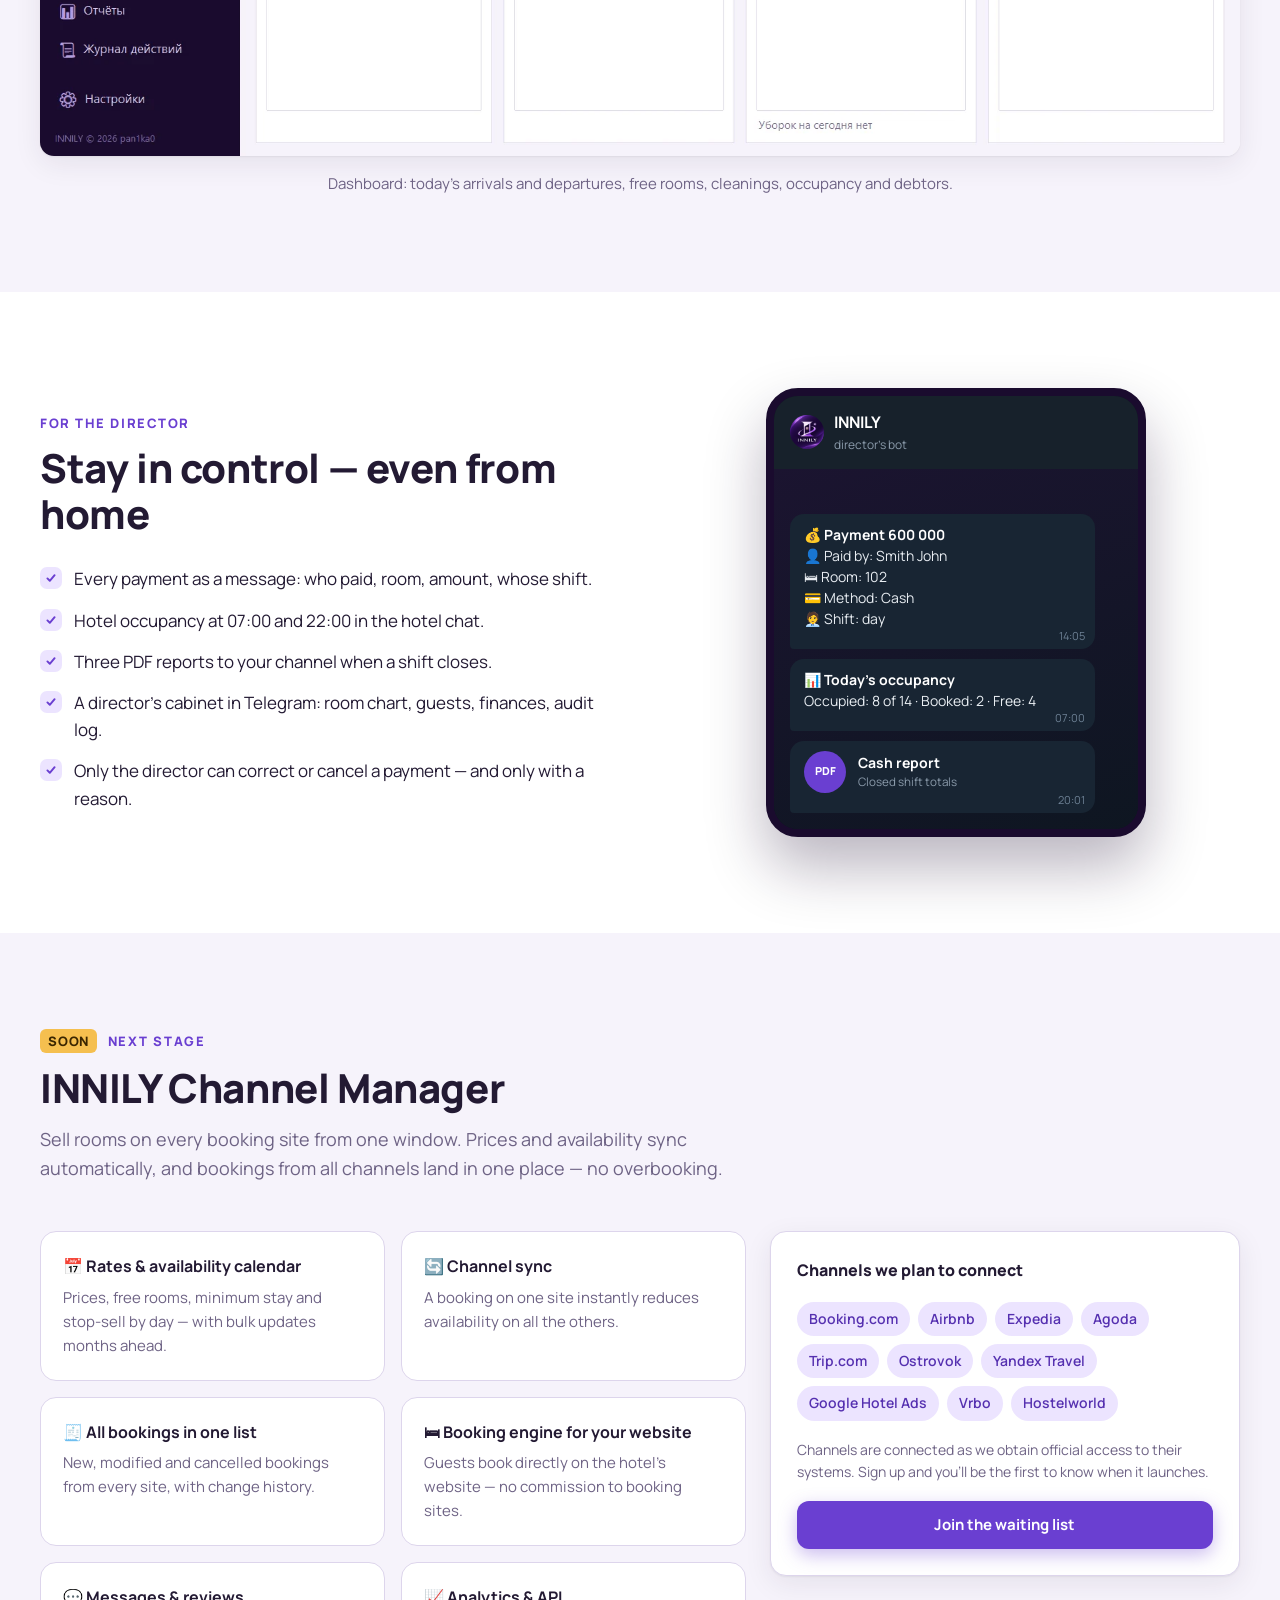
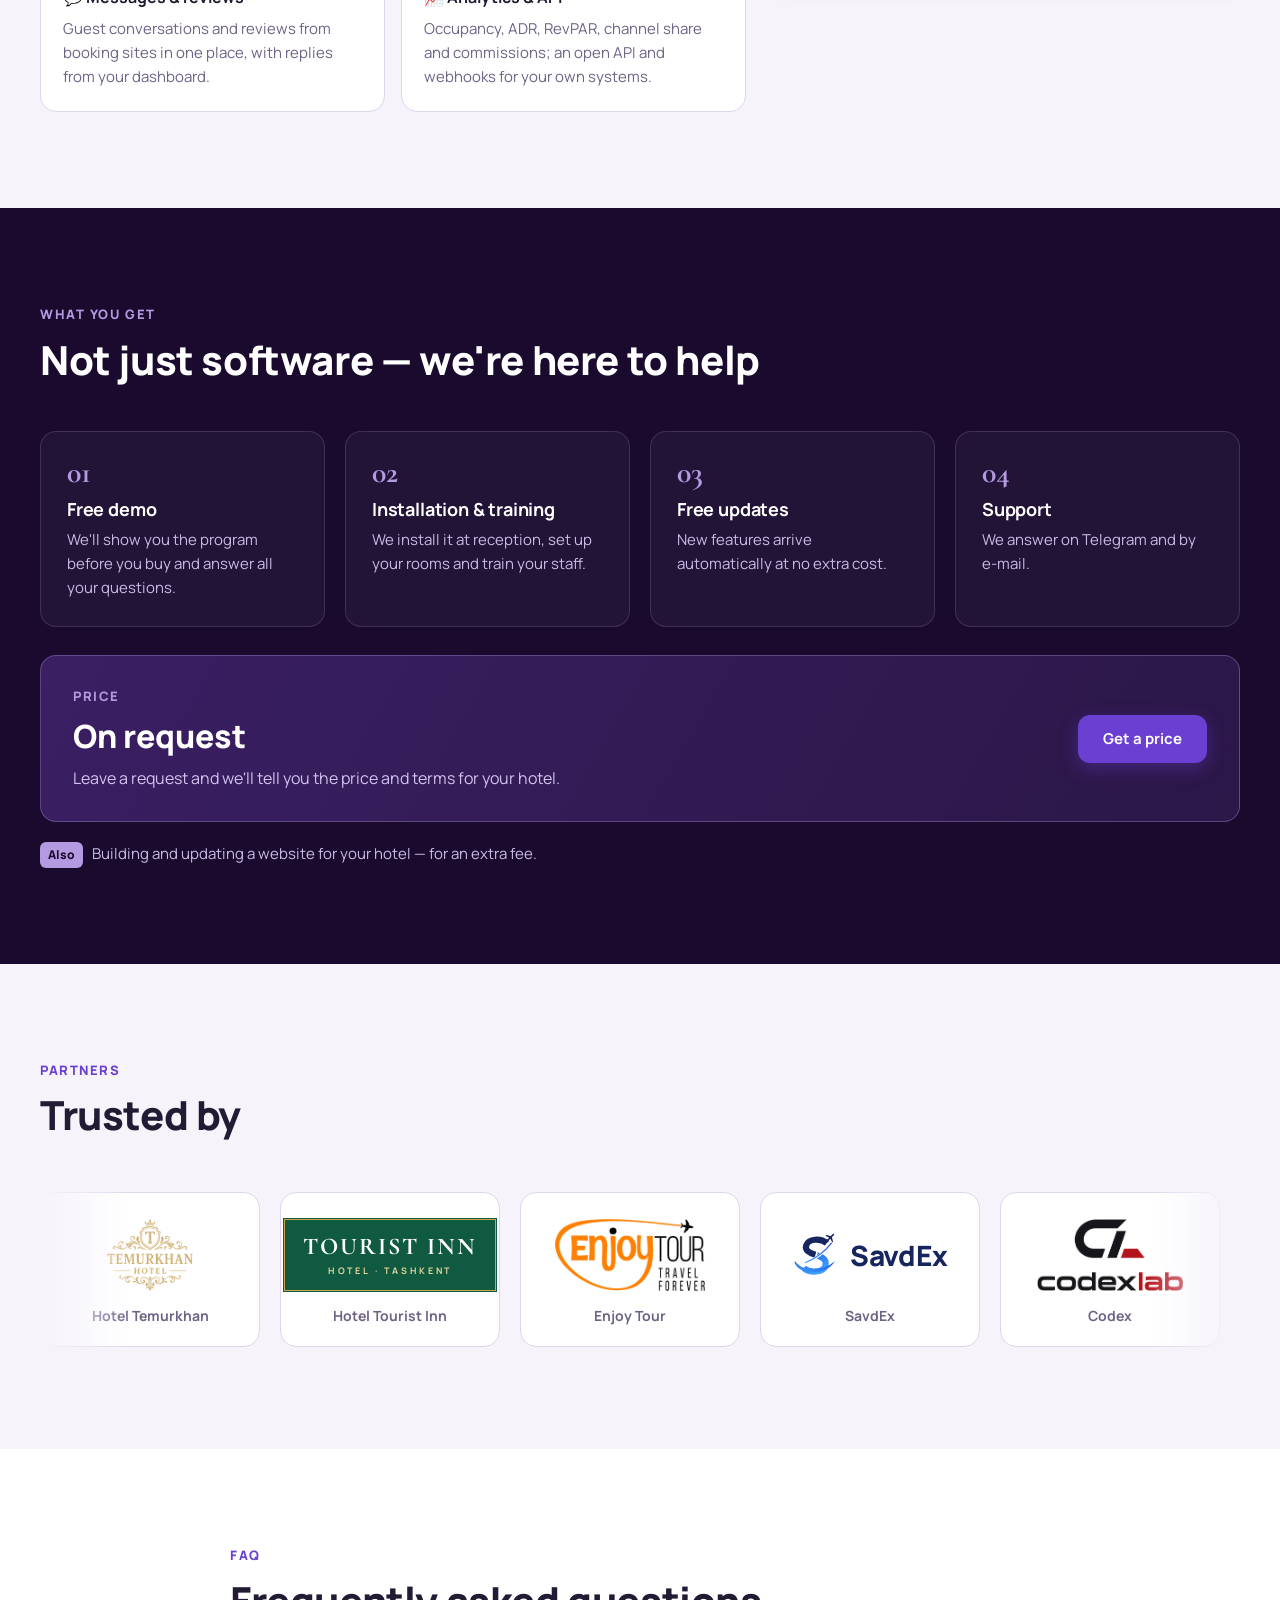
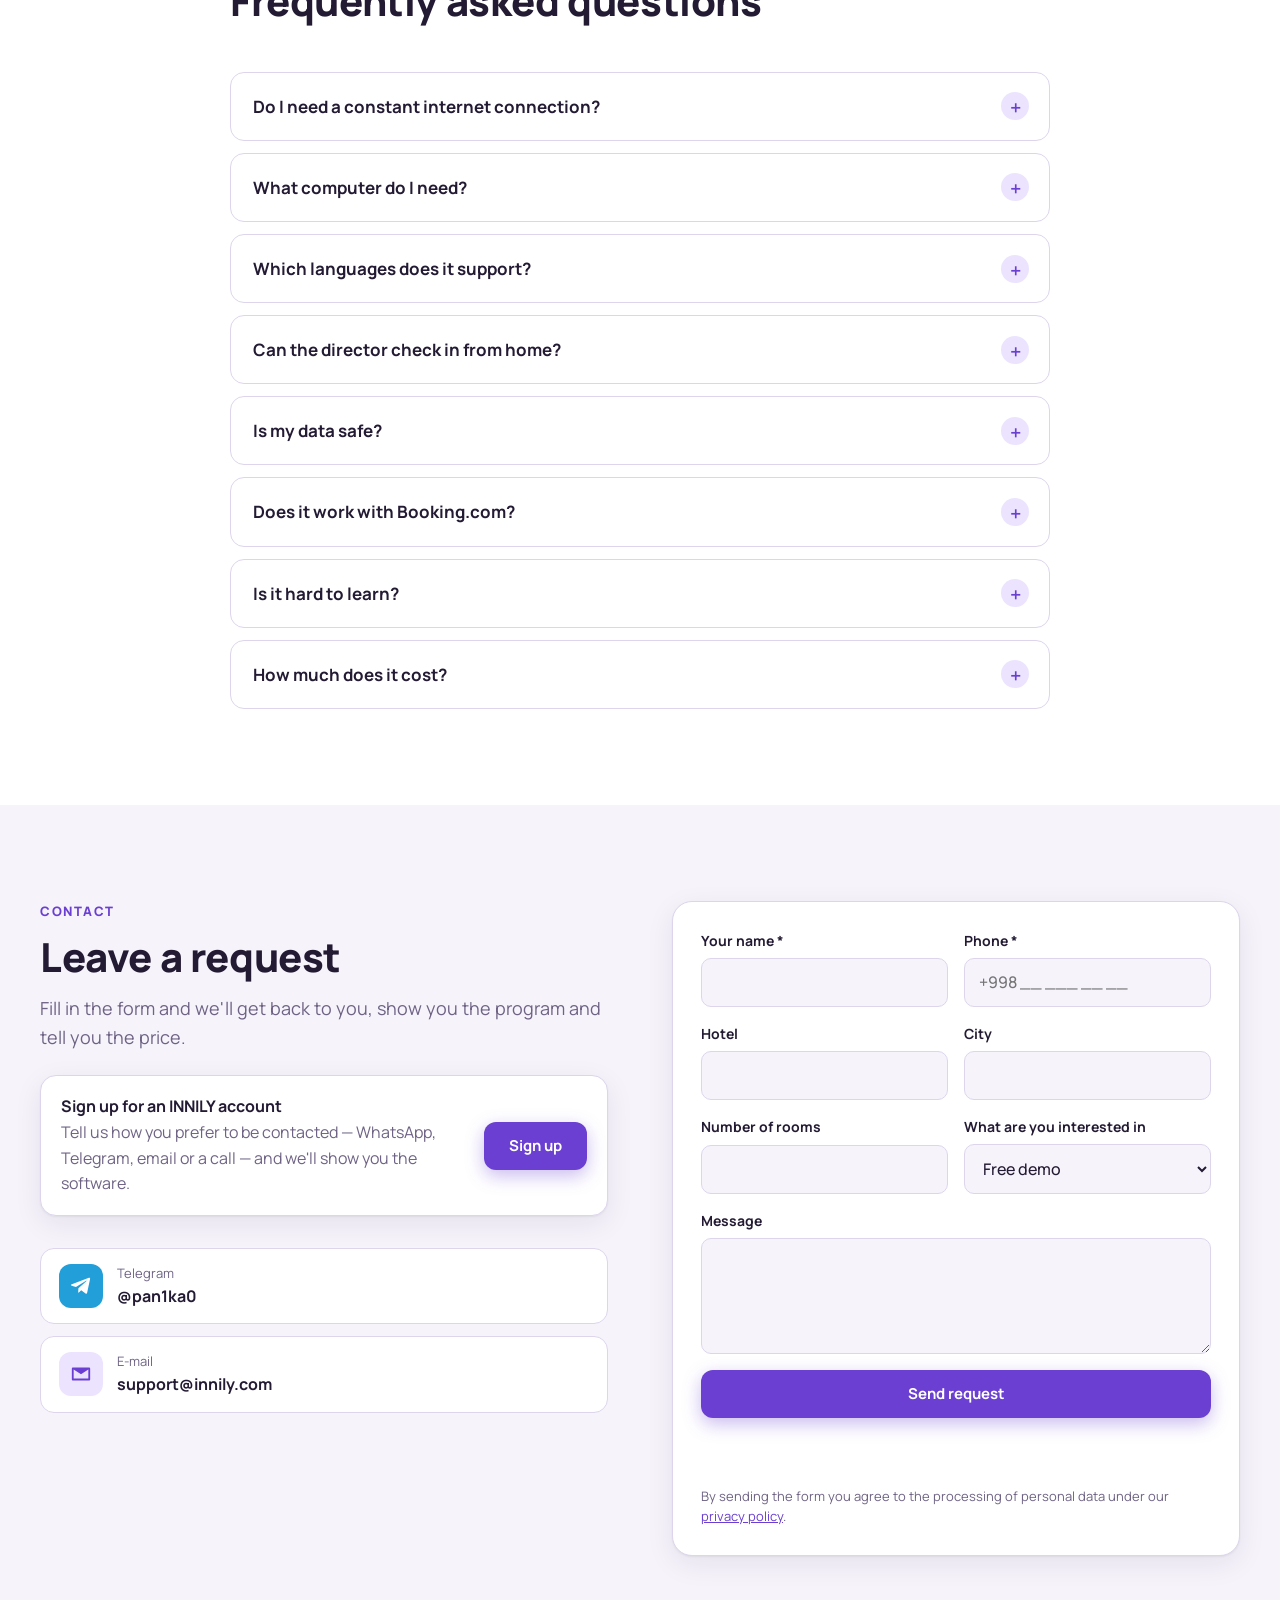
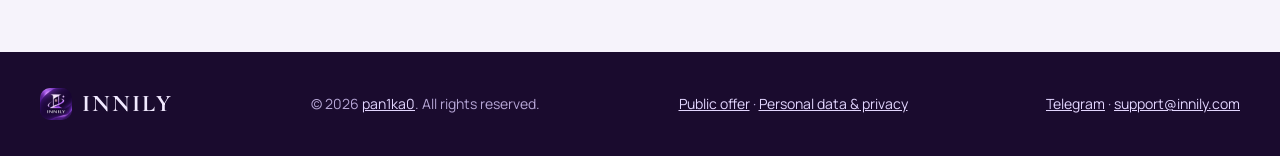
==== commit 5db60ddd: "Анимации, оферта, политика конфиденциальности, блок регистрации - первый экран: появление по очереди" ====
--- a/index.html
+++ b/index.html
@@ -21,6 +21,7 @@
 <link rel="stylesheet" href="css/style.css">
 </head>
 <body>
+<div class="progress" id="progress" aria-hidden="true"></div>
 
 <header class="top" id="top">
   <div class="wrap top__in">
@@ -35,6 +36,8 @@
       <a href="#offer" data-i18n="nav.offer">Что вы получаете</a>
       <a href="#faq" data-i18n="nav.faq">Вопросы</a>
       <a href="#contact" data-i18n="nav.contact">Контакты</a>
+      <a class="show-sm" href="https://app.innily.com/register" data-app="register" data-i18n="cta.register">Регистрация</a>
+      <a class="show-sm" href="https://app.innily.com/login" data-app="login" data-i18n="cta.login">Войти</a>
     </nav>
     <div class="top__right">
       <div class="lang" role="group" aria-label="Язык / Til / Language">
@@ -42,7 +45,8 @@
         <button type="button" data-lang="uz">UZ</button>
         <button type="button" data-lang="en">EN</button>
       </div>
-      <a class="btn btn--primary btn--sm hide-sm" href="#contact" data-i18n="cta.request">Оставить заявку</a>
+      <a class="login-link hide-sm" href="https://app.innily.com/login" data-app="login" data-i18n="cta.login">Войти</a>
+      <a class="btn btn--primary btn--sm hide-sm" href="https://app.innily.com/register" data-app="register" data-i18n="cta.register">Регистрация</a>
       <button class="burger" type="button" id="burger" aria-label="Меню" aria-expanded="false" aria-controls="menu">
         <span></span><span></span><span></span>
       </button>
@@ -55,13 +59,17 @@
 <!-- ===== Первый экран ===== -->
 <section class="hero">
   <div class="hero__glow" aria-hidden="true"></div>
+  <div class="blob blob--1" aria-hidden="true"></div>
+  <div class="blob blob--2" aria-hidden="true"></div>
+  <div class="blob blob--3" aria-hidden="true"></div>
+  <div class="hero__grid" aria-hidden="true"></div>
   <div class="wrap hero__in">
     <div class="hero__text">
       <p class="pill" data-i18n="hero.badge">Программа для гостиниц Узбекистана</p>
       <h1 data-i18n="hero.title">Вся гостиница — в одной программе</h1>
       <p class="hero__lead" data-i18n="hero.lead">Шахматка номеров, регистрация гостей, оплаты по суткам и долги, смены, касса и отчёты. Директор видит всё в Telegram — даже из дома.</p>
       <div class="hero__cta">
-        <a class="btn btn--primary" href="#contact" data-i18n="hero.cta1">Бесплатная демонстрация</a>
+        <a class="btn btn--primary" href="https://app.innily.com/register" data-app="register" data-i18n="hero.cta1">Бесплатная демонстрация</a>
         <a class="btn btn--ghost" href="https://t.me/pan1ka0" target="_blank" rel="noopener">
           <svg class="ico" viewBox="0 0 24 24" aria-hidden="true"><path d="M21.9 4.3 18.7 19.4c-.2 1-.9 1.3-1.7.8l-4.8-3.5-2.3 2.2c-.3.3-.5.5-1 .5l.3-4.9 8.9-8c.4-.3-.1-.5-.6-.2L6.5 13.2 1.8 11.7c-1-.3-1-1 .2-1.5L20.6 3c.9-.3 1.6.2 1.3 1.3z"/></svg>
           <span data-i18n="hero.cta2">Написать в Telegram</span>
@@ -74,11 +82,24 @@
       </ul>
     </div>
     <figure class="hero__shot">
-      <div class="window">
+      <div class="window" id="heroWindow">
         <div class="window__bar" aria-hidden="true"><i></i><i></i><i></i><span>INNILY</span></div>
         <img src="img/chess_timeline.webp" width="1680" height="960" alt="Шахматка номеров в INNILY" data-i18n-alt="alt.timeline">
       </div>
+      <!-- «живые» события поверх скриншота (тексты — в js/i18n.js, live.1…live.6) -->
+      <div class="live live--a" aria-hidden="true"><span class="live__dot"></span><span class="live__text"></span></div>
+      <div class="live live--b" aria-hidden="true"><span class="live__dot"></span><span class="live__text"></span></div>
     </figure>
+  </div>
+</section>
+
+<!-- ===== Цифры ===== -->
+<section class="stats" aria-label="INNILY в цифрах">
+  <div class="wrap stats__in">
+    <div class="stat"><b><span class="count" data-to="3">3</span></b><span data-i18n="st.1">языка интерфейса</span></div>
+    <div class="stat"><b><span class="count" data-to="6">6</span></b><span data-i18n="st.2">видов оплаты: наличные, Uzcard, Humo, Click, Visa, безнал</span></div>
+    <div class="stat"><b><span class="count" data-to="3">3</span> PDF</b><span data-i18n="st.3">отчёта при закрытии смены</span></div>
+    <div class="stat"><b><span class="count" data-to="100">100</span>%</b><span data-i18n="st.4">данных — на вашем компьютере</span></div>
   </div>
 </section>
 
@@ -283,7 +304,8 @@
       <p class="eyebrow" data-i18n="pt.eyebrow">Партнёры</p>
       <h2 data-i18n="pt.title">Нам доверяют</h2>
     </div>
-    <ul class="partners">
+    <div class="marquee">
+    <ul class="partners" id="partnersList">
       <li class="partner"><img src="img/partners/temurkhan.webp" width="189" height="160" alt="Hotel Temurkhan" loading="lazy"><span>Hotel Temurkhan</span></li>
       <li class="partner"><span class="plogo plogo--tourist" aria-hidden="true"><b>TOURIST INN</b><small>HOTEL · TASHKENT</small></span><span>Hotel Tourist Inn</span></li>
       <li class="partner"><img src="img/partners/enjoytour.webp" width="334" height="160" alt="Enjoy Tour" loading="lazy"><span>Enjoy Tour</span></li>
@@ -292,6 +314,7 @@
       <li class="partner"><span class="plogo plogo--noiz" aria-hidden="true"><b>N<i>Ø</i>IZ</b><small>MEDIA</small></span><span>NoizMedia</span></li>
       <li class="partner"><img src="img/partners/ilmora.webp" width="347" height="160" alt="Ilmora" loading="lazy"><span>Ilmora</span></li>
     </ul>
+    </div>
   </div>
 </section>
 
@@ -322,6 +345,10 @@
       <p class="eyebrow" data-i18n="nav.contact">Контакты</p>
       <h2 data-i18n="c.title">Оставьте заявку</h2>
       <p class="head__sub" data-i18n="c.sub">Заполните форму — мы свяжемся с вами, покажем программу и расскажем о цене.</p>
+      <div class="reg-box">
+        <p><b data-i18n="reg.title">Зарегистрируйтесь в кабинете INNILY</b><br><span data-i18n="reg.text">Укажите, как вам удобнее: WhatsApp, Telegram, почта или звонок — мы свяжемся и покажем программу.</span></p>
+        <a class="btn btn--primary" href="https://app.innily.com/register" data-app="register" data-i18n="cta.register">Регистрация</a>
+      </div>
       <div class="contacts">
         <a class="contact" href="https://t.me/pan1ka0" target="_blank" rel="noopener">
           <span class="contact__ico contact__ico--tg"><svg class="ico" viewBox="0 0 24 24" aria-hidden="true"><path d="M21.9 4.3 18.7 19.4c-.2 1-.9 1.3-1.7.8l-4.8-3.5-2.3 2.2c-.3.3-.5.5-1 .5l.3-4.9 8.9-8c.4-.3-.1-.5-.6-.2L6.5 13.2 1.8 11.7c-1-.3-1-1 .2-1.5L20.6 3c.9-.3 1.6.2 1.3 1.3z"/></svg></span>
@@ -358,6 +385,7 @@
       <input type="text" name="_honey" class="hp" tabindex="-1" autocomplete="off" aria-hidden="true">
       <button class="btn btn--primary btn--wide" type="submit" id="leadBtn" data-i18n="c.send">Отправить заявку</button>
       <p class="form__status" id="leadStatus" role="status" aria-live="polite"></p>
+      <p class="form__consent"><span data-i18n="c.consent">Отправляя форму, вы соглашаетесь на обработку персональных данных согласно</span> <a href="privacy.html" data-i18n="c.consent_link">политике конфиденциальности</a>.</p>
     </form>
   </div>
 </section>
@@ -368,6 +396,7 @@
   <div class="wrap foot__in">
     <div class="brand brand--foot"><img src="img/logo_96.png" alt="" width="32" height="32"><span class="brand__name">INNILY</span></div>
     <p>© 2026 <a href="https://github.com/pan1ka0" target="_blank" rel="noopener">pan1ka0</a>. <span data-i18n="foot.rights">Все права защищены.</span></p>
+    <p><a href="oferta.html" data-i18n="foot.offer">Публичная оферта</a> · <a href="privacy.html" data-i18n="foot.privacy">Персональные данные и конфиденциальность</a></p>
     <p><a href="https://t.me/pan1ka0" target="_blank" rel="noopener">Telegram</a> · <a href="mailto:support@innily.com">support@innily.com</a></p>
   </div>
 </footer>
--- a/css/style.css
+++ b/css/style.css
@@ -72,6 +72,27 @@
 }
 .menu a:hover { color: #fff; background: var(--brand-2); }
 .top__right { display: flex; align-items: center; gap: 12px; margin-left: auto; }
+.login-link { color: #d6c8f2; text-decoration: none; font-weight: 600; font-size: 14px; white-space: nowrap; padding: 8px 4px; }
+.login-link:hover { color: #fff; }
+.menu a.show-sm { display: none; }
+/* страницы документов: оферта, конфиденциальность */
+.doc { padding: 56px 0 80px; background: var(--bg); }
+.doc h1 { font-size: clamp(28px, 4vw, 40px); }
+.doc h2 { font-size: 20px; margin: 36px 0 10px; }
+.doc p, .doc li { color: var(--text); margin: 0 0 10px; }
+.doc ul { padding-left: 22px; margin: 0 0 10px; }
+.doc__sub { color: var(--muted) !important; margin-top: 10px !important; }
+.doc__todo { background: #fff8e1; border: 1px dashed #b7791f; color: #7a5a12 !important; border-radius: 10px; padding: 12px 14px; font-weight: 600; }
+.doc__req { display: grid; grid-template-columns: 140px 1fr; gap: 6px 16px; margin: 0; }
+.doc__req dt { color: var(--muted); } .doc__req dd { margin: 0; }
+.doc__links { margin-top: 28px !important; }
+.form__consent { font-size: 13px; color: var(--muted); margin-top: 10px; }
+@media (max-width: 640px) { .doc__req { grid-template-columns: 1fr; } .doc__req dt { margin-top: 6px; } }
+/* регистрация в кабинете (app.innily.com) — блок в разделе «Контакты» */
+.reg-box { display: flex; align-items: center; justify-content: space-between; gap: 16px; flex-wrap: wrap; margin-top: 24px;
+  padding: 18px 20px; background: var(--surface); border: 1px solid var(--border); border-radius: var(--radius); box-shadow: var(--shadow); }
+.reg-box p { margin: 0; flex: 1; min-width: 220px; color: var(--muted); }
+.reg-box b { color: var(--text); }
 .lang { display: flex; background: rgba(255, 255, 255, .06); border: 1px solid rgba(180, 154, 224, .25); border-radius: 10px; padding: 3px; }
 .lang button {
   background: none; border: 0; color: #cdbdf0; font: 700 12px/1 var(--font);
@@ -320,6 +341,7 @@
 }
 @media (max-width: 640px) {
   .hide-sm { display: none; }
+  .menu a.show-sm { display: block; }
   .top__in { gap: 12px; }
   .brand__name { font-size: 21px; }
   .grid, .offer, .row, .cm__list { grid-template-columns: minmax(0, 1fr); }
@@ -333,8 +355,111 @@
   .tabs button { flex: none; }
   .foot__in { flex-direction: column; align-items: flex-start; }
 }
+/* =================== анимации =================== */
+/* полоса прогресса прокрутки */
+.progress { position: fixed; top: 0; left: 0; right: 0; height: 3px; z-index: 100; transform-origin: 0 50%; transform: scaleX(0);
+  background: linear-gradient(90deg, #8b5cf6, #c4a6ff, #6a3fd1); pointer-events: none; }
+/* шапка темнеет и становится плотнее при прокрутке */
+.top { transition: background .3s, box-shadow .3s; }
+.top.scrolled { background: rgba(20, 8, 36, .97); box-shadow: 0 8px 30px rgba(10, 4, 20, .35); }
+
+/* первый экран: плавающие светящиеся пятна и сетка */
+.blob { position: absolute; border-radius: 50%; filter: blur(60px); opacity: .55; pointer-events: none; will-change: transform; }
+.blob--1 { width: 420px; height: 420px; left: -120px; top: 10%; background: #6a3fd1; animation: drift1 18s ease-in-out infinite alternate; }
+.blob--2 { width: 360px; height: 360px; right: 8%; top: -140px; background: #b06ab3; opacity: .35; animation: drift2 22s ease-in-out infinite alternate; }
+.blob--3 { width: 300px; height: 300px; right: 30%; bottom: -160px; background: #3f5efb; opacity: .28; animation: drift3 26s ease-in-out infinite alternate; }
+@keyframes drift1 { to { transform: translate(140px, 80px) scale(1.15); } }
+@keyframes drift2 { to { transform: translate(-120px, 120px) scale(.9); } }
+@keyframes drift3 { to { transform: translate(90px, -110px) scale(1.2); } }
+.hero__grid { position: absolute; inset: 0; pointer-events: none; opacity: .35;
+  background-image: linear-gradient(rgba(180, 154, 224, .08) 1px, transparent 1px), linear-gradient(90deg, rgba(180, 154, 224, .08) 1px, transparent 1px);
+  background-size: 48px 48px; -webkit-mask-image: radial-gradient(ellipse at 70% 40%, #000 20%, transparent 70%); mask-image: radial-gradient(ellipse at 70% 40%, #000 20%, transparent 70%); }
+
+/* появление первого экрана по очереди */
+.hero__text > * { animation: rise .8s cubic-bezier(.2, .7, .2, 1) both; }
+.hero__text > :nth-child(1) { animation-delay: .05s; } .hero__text > :nth-child(2) { animation-delay: .15s; }
+.hero__text > :nth-child(3) { animation-delay: .28s; } .hero__text > :nth-child(4) { animation-delay: .4s; }
+.hero__text > :nth-child(5) { animation-delay: .52s; }
+@keyframes rise { from { opacity: 0; transform: translateY(26px); } to { opacity: 1; transform: none; } }
+.hero h1 { background: linear-gradient(100deg, #fff 0%, #fff 45%, #d9c6ff 60%, #fff 75%); background-size: 250% 100%;
+  -webkit-background-clip: text; background-clip: text; color: transparent; animation: rise .8s .15s cubic-bezier(.2, .7, .2, 1) both, sheen 7s 1.4s ease-in-out infinite; }
+@keyframes sheen { 0%, 60% { background-position: 100% 0; } 100% { background-position: -50% 0; } }
+
+/* скриншот: въезжает, «парит» и поворачивается за мышью */
+.hero__shot { position: relative; animation: shotIn 1.1s .25s cubic-bezier(.2, .7, .2, 1) both; }
+@keyframes shotIn { from { opacity: 0; transform: translate(60px, 20px) scale(.96); } to { opacity: 1; transform: none; } }
+.hero__shot .window { --rx: 2deg; --ry: -6deg; transform: perspective(1600px) rotateY(var(--ry)) rotateX(var(--rx));
+  transition: transform .4s ease-out; animation: bob 7s ease-in-out infinite; }
+@keyframes bob { 0%, 100% { translate: 0 0; } 50% { translate: 0 -12px; } }
+
+/* «живые» события поверх скриншота */
+.live { position: absolute; z-index: 2; display: flex; align-items: center; gap: 10px; max-width: 290px; padding: 10px 14px 10px 12px;
+  background: rgba(255, 255, 255, .96); color: var(--text); border-radius: 12px; font-size: 13.5px; font-weight: 600; line-height: 1.3;
+  box-shadow: 0 18px 40px rgba(20, 8, 40, .35), 0 0 0 1px rgba(180, 154, 224, .35); opacity: 0; transform: translateY(10px) scale(.96);
+  transition: opacity .45s ease, transform .45s cubic-bezier(.2, .7, .2, 1); }
+.live.show { opacity: 1; transform: none; }
+.live--a { left: -28px; bottom: 18%; }
+.live--b { right: -18px; top: 16%; }
+.live__dot { flex: none; width: 10px; height: 10px; border-radius: 50%; background: var(--good); box-shadow: 0 0 0 0 rgba(30, 138, 76, .6); animation: ping 1.8s infinite; }
+@keyframes ping { 70% { box-shadow: 0 0 0 9px rgba(30, 138, 76, 0); } 100% { box-shadow: 0 0 0 0 rgba(30, 138, 76, 0); } }
+
+/* цифры под первым экраном */
+.stats { background: var(--brand); border-top: 1px solid rgba(180, 154, 224, .15); color: var(--brand-fg); }
+.stats__in { display: grid; grid-template-columns: repeat(4, minmax(0, 1fr)); gap: 16px; padding: 26px 0 30px; }
+.stat b { display: block; font-size: clamp(28px, 3.4vw, 40px); font-weight: 800; line-height: 1.1;
+  background: linear-gradient(90deg, #fff, #c4a6ff); -webkit-background-clip: text; background-clip: text; color: transparent; }
+.stat > span { display: block; margin-top: 4px; font-size: 14px; color: #b6a6d6; }
+
+/* кнопки: блик при наведении, мягкое свечение у главной */
+.btn { position: relative; overflow: hidden; transition: transform .2s, box-shadow .2s, background .2s; }
+.btn:hover { transform: translateY(-2px); }
+.btn--primary::after { content: ""; position: absolute; top: 0; bottom: 0; left: -60%; width: 40%; pointer-events: none;
+  background: linear-gradient(100deg, transparent, rgba(255, 255, 255, .45), transparent); transform: skewX(-20deg); }
+.btn--primary:hover::after { animation: shine .8s ease; }
+.hero__cta .btn--primary { animation: glow 3.2s ease-in-out infinite; }
+.hero__cta .btn--primary::after { animation: shine 1s 2.2s ease; }
+@keyframes shine { to { left: 130%; } }
+@keyframes glow { 0%, 100% { box-shadow: 0 6px 18px rgba(106, 63, 209, .35); } 50% { box-shadow: 0 8px 34px rgba(139, 92, 246, .7); } }
+
+/* карточки: подсветка рамки градиентом и «подпрыгивающий» значок */
+.card, .offer__item { position: relative; }
+.card::before { content: ""; position: absolute; inset: -1px; border-radius: inherit; padding: 1px; pointer-events: none; opacity: 0; transition: opacity .3s;
+  background: linear-gradient(135deg, #8b5cf6, #e0c3ff, #6a3fd1);
+  -webkit-mask: linear-gradient(#000 0 0) content-box, linear-gradient(#000 0 0); -webkit-mask-composite: xor; mask-composite: exclude; }
+.card:hover::before { opacity: 1; }
+.card:hover .card__ico { animation: hop .6s ease; }
+@keyframes hop { 30% { transform: translateY(-6px) rotate(-6deg); } 60% { transform: translateY(0) rotate(4deg); } }
+.offer__item { transition: transform .25s, border-color .25s, background .25s; }
+.offer__item:hover { transform: translateY(-4px); border-color: rgba(196, 166, 255, .55); background: rgba(255, 255, 255, .07); }
+
+/* партнёры — бегущая строка (вторая копия списка добавляется скриптом) */
+.marquee { overflow: hidden; -webkit-mask-image: linear-gradient(90deg, transparent, #000 8%, #000 92%, transparent); mask-image: linear-gradient(90deg, transparent, #000 8%, #000 92%, transparent); }
+.marquee .partners { flex-wrap: nowrap; justify-content: flex-start; width: max-content; animation: marquee 38s linear infinite; padding: 6px 0; }
+.marquee:hover .partners { animation-play-state: paused; }
+.marquee .partner { flex: 0 0 220px; }
+@keyframes marquee { to { transform: translateX(-50%); } }
+
+/* появление при прокрутке — с задержкой по очереди (--d задаёт скрипт) */
+.reveal { transition-delay: var(--d, 0s); }
+.reveal--left { transform: translateX(-28px); } .reveal--right { transform: translateX(28px); } .reveal--zoom { transform: scale(.94); }
+.reveal--left.in, .reveal--right.in, .reveal--zoom.in { transform: none; }
+
+@media (max-width: 900px) {
+  .stats__in { grid-template-columns: repeat(2, minmax(0, 1fr)); }
+  .hero__shot .window { --rx: 0deg; --ry: 0deg; }
+  .live--a { left: 6px; bottom: -18px; } .live--b { right: 6px; top: -18px; }
+}
+@media (max-width: 640px) {
+  .live { max-width: 230px; font-size: 12.5px; }
+  .marquee .partner { flex-basis: 170px; }
+}
+
 @media (prefers-reduced-motion: reduce) {
   html { scroll-behavior: auto; }
   .reveal { opacity: 1; transform: none; transition: none; }
   * { transition: none !important; }
-}
+  *, *::before, *::after { animation: none !important; }
+  .live { opacity: 1; transform: none; }
+  .marquee .partners { flex-wrap: wrap; justify-content: center; width: auto; }
+  .progress { display: none; }
+}
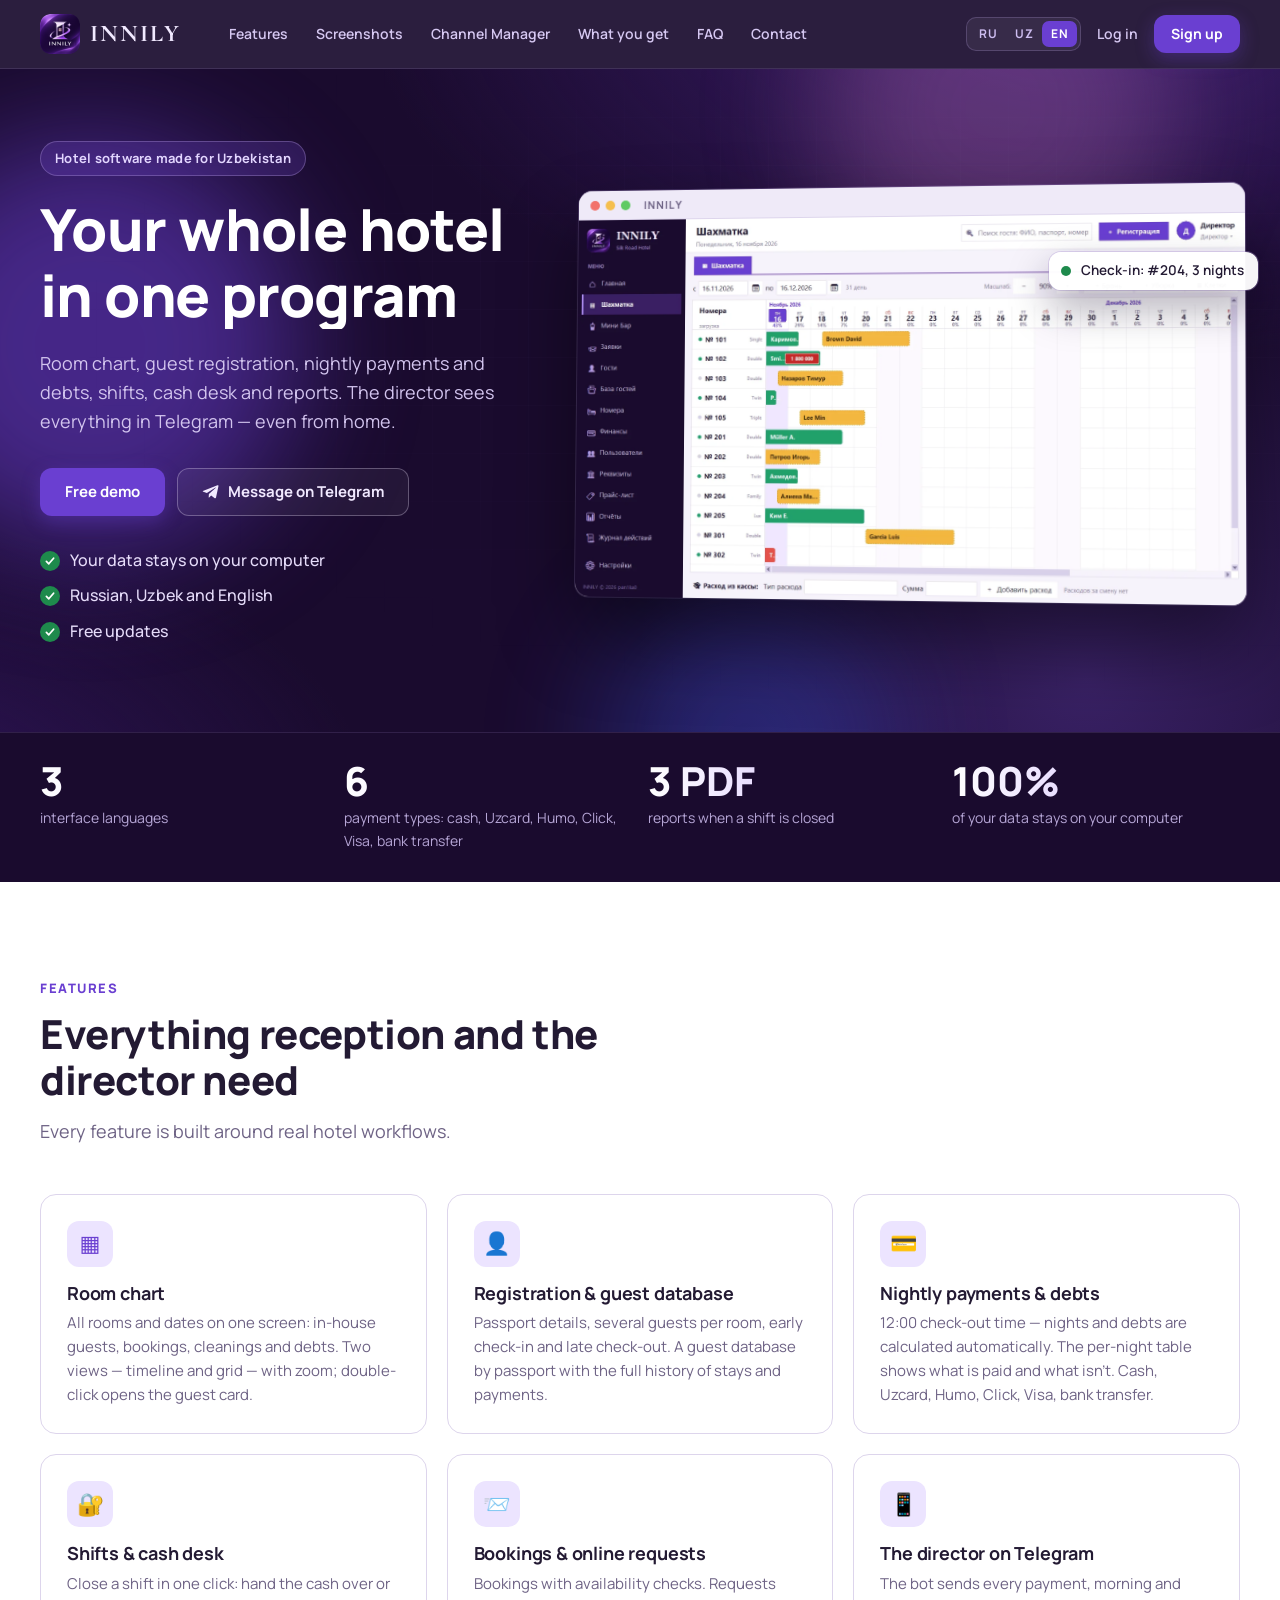
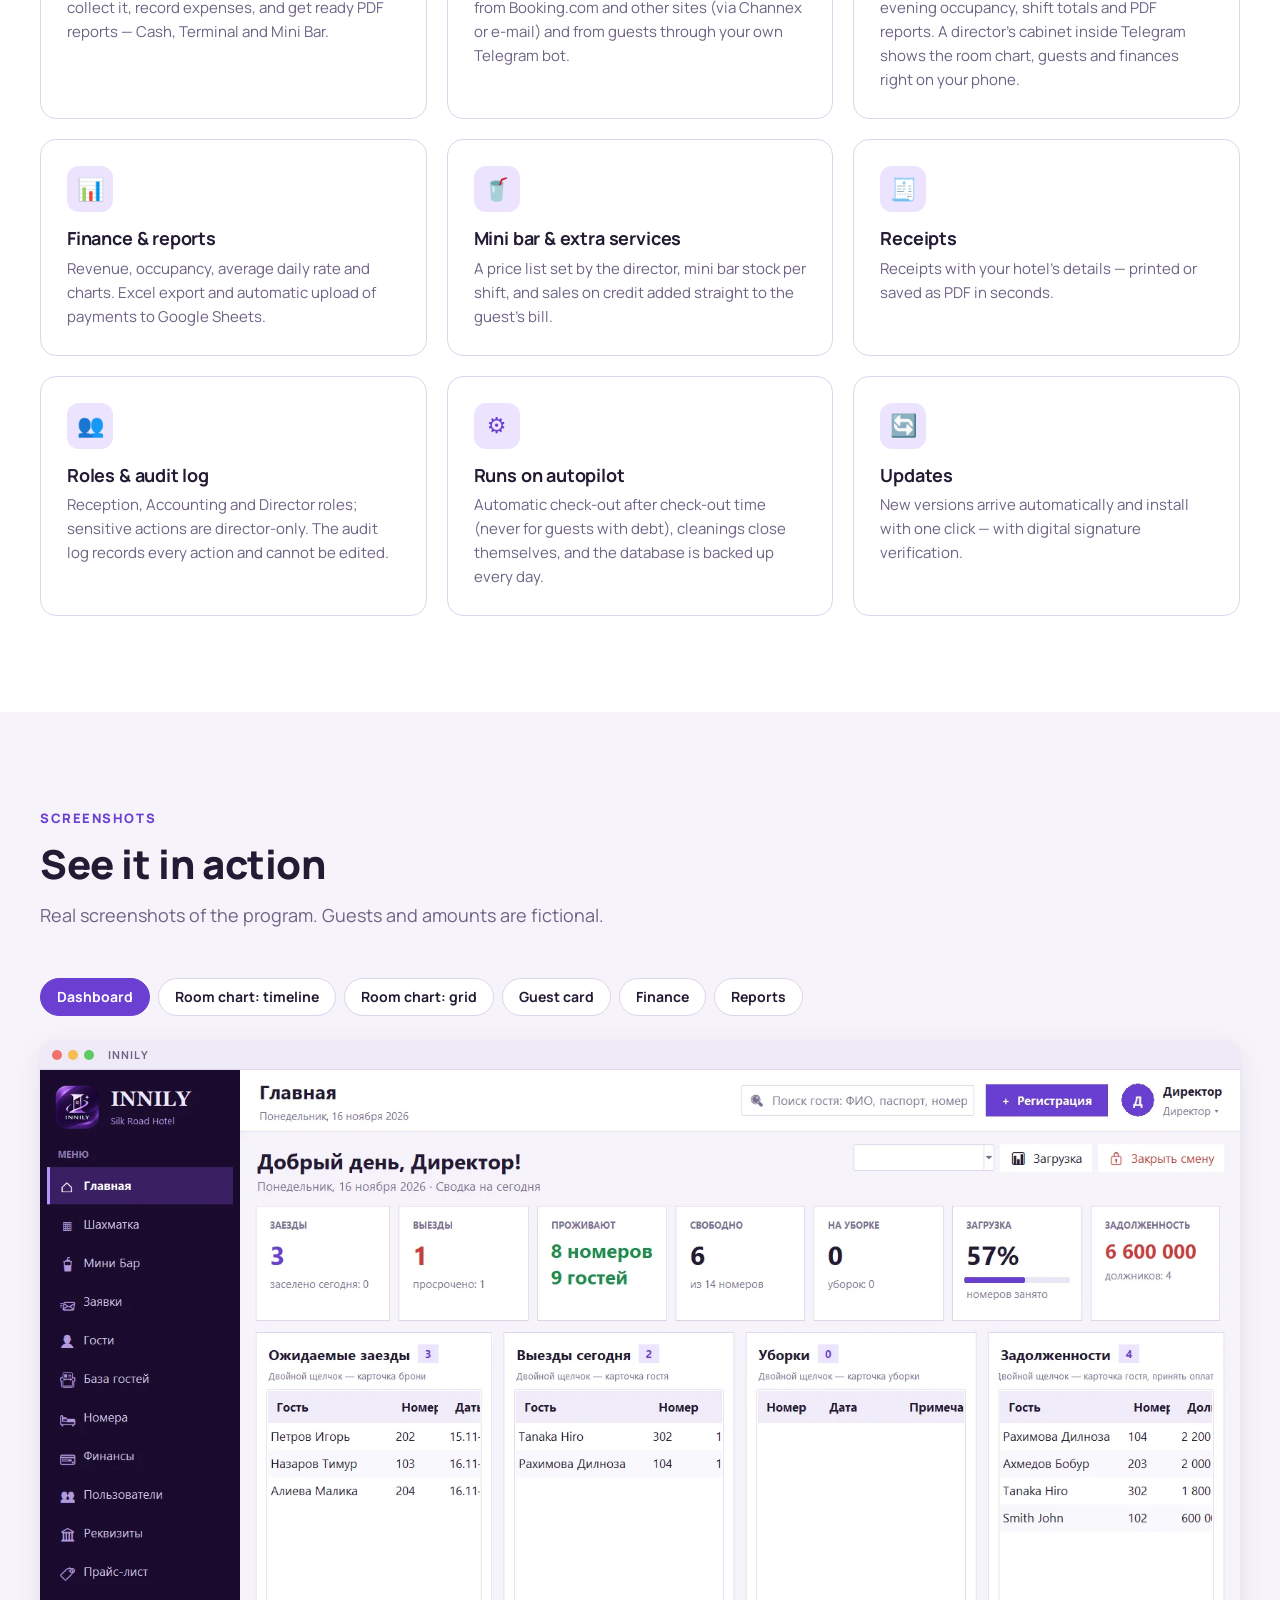
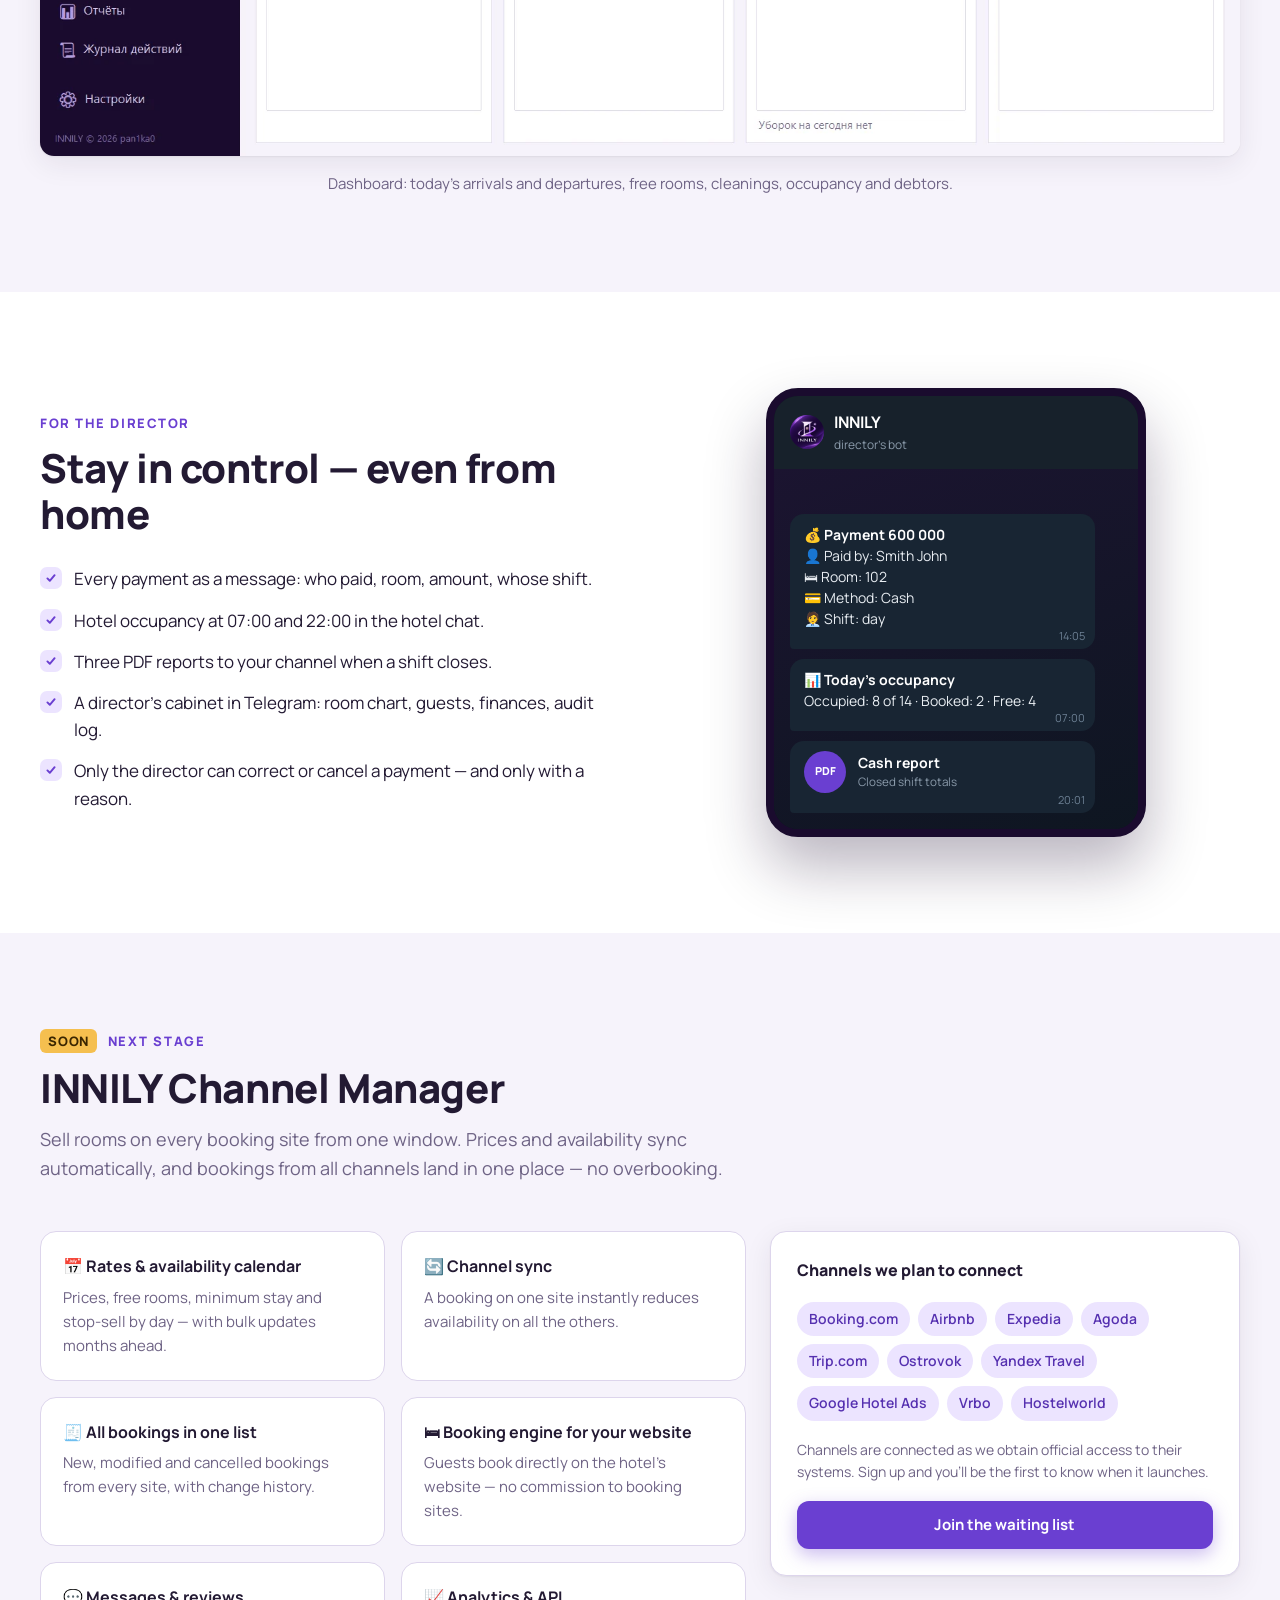
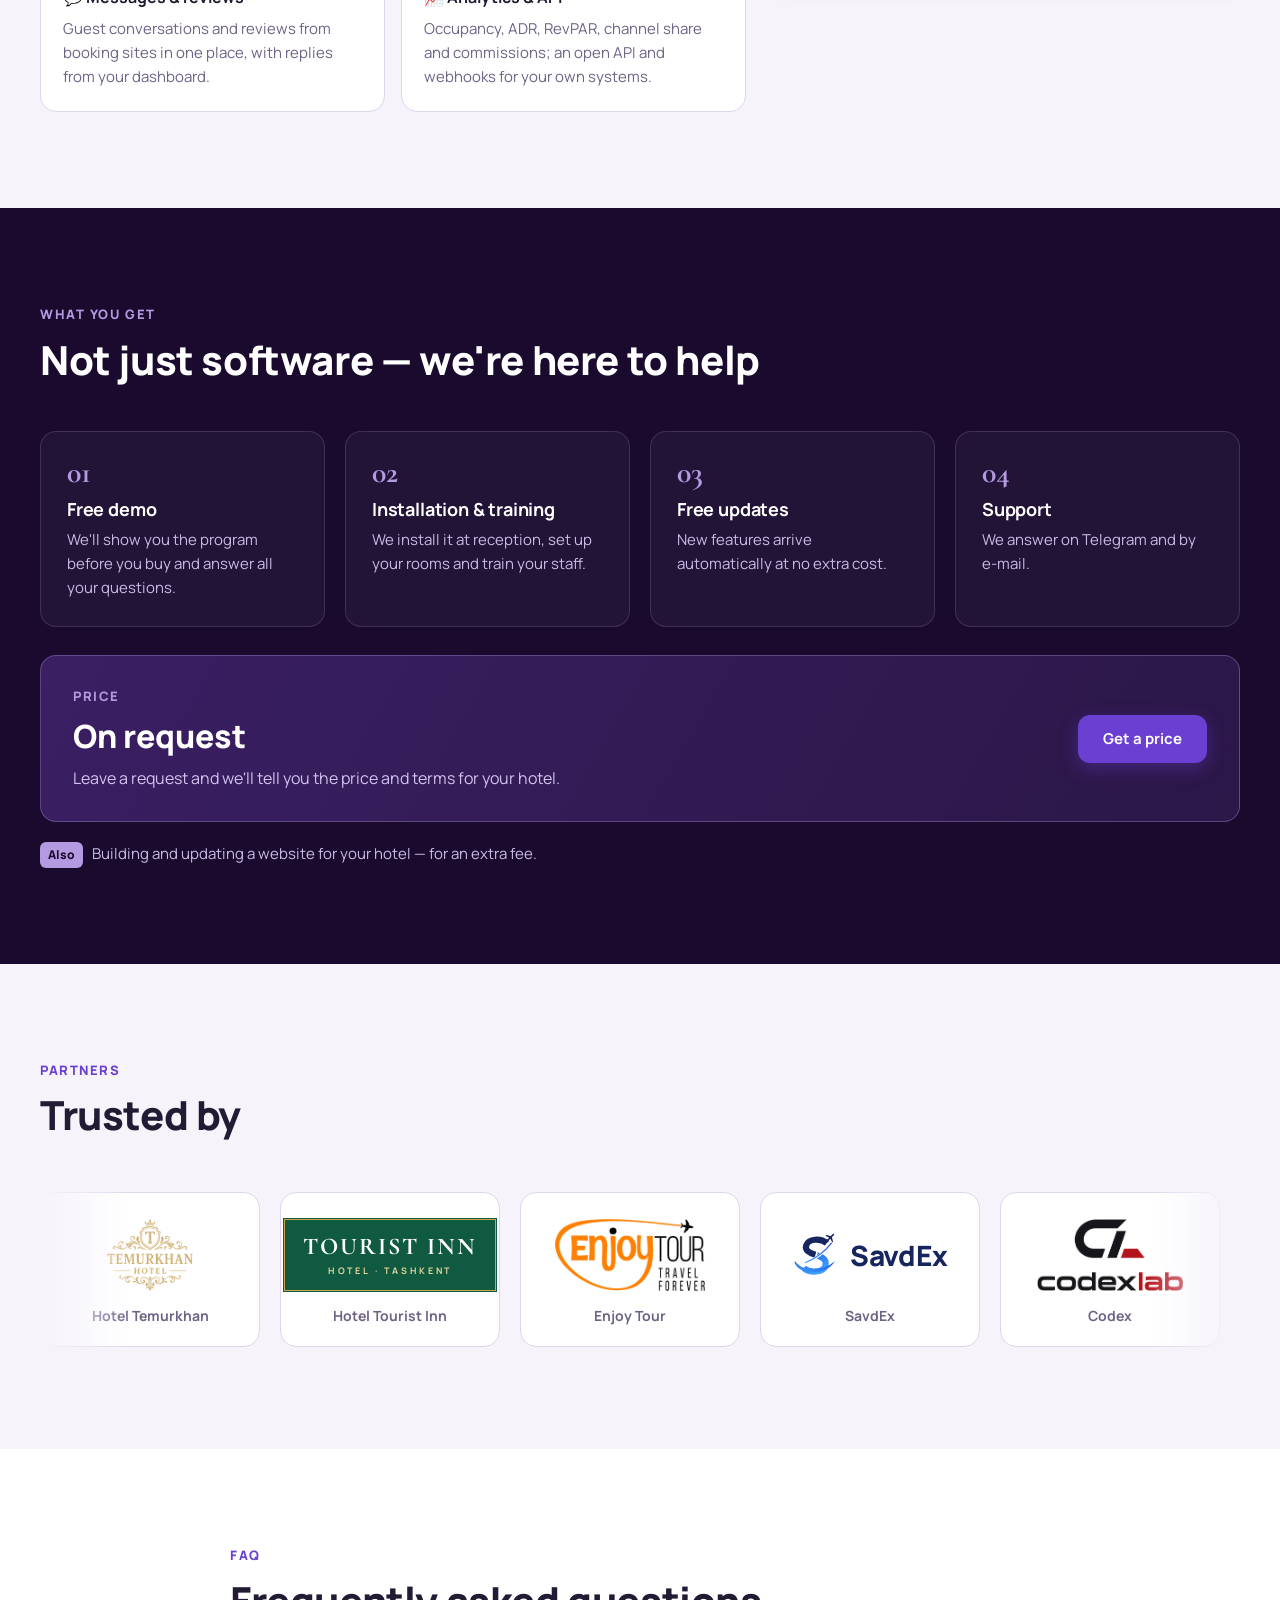
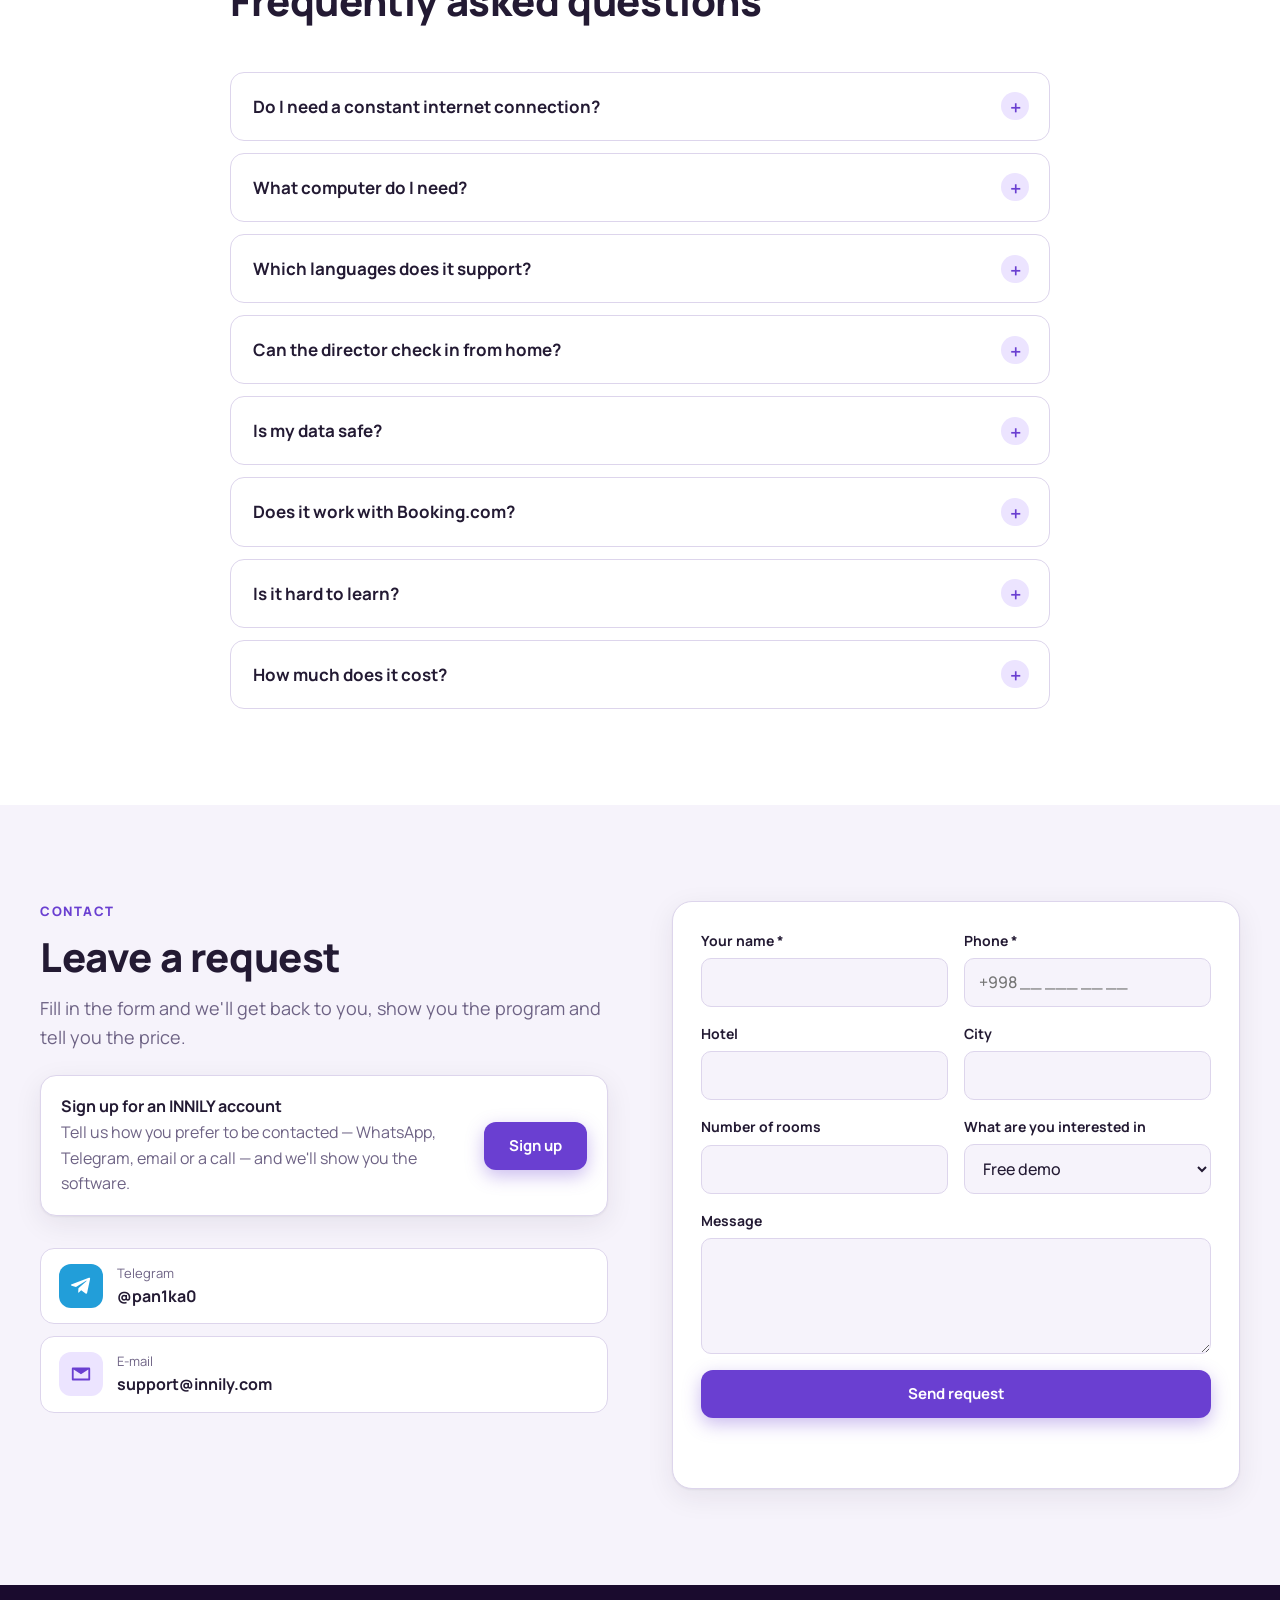
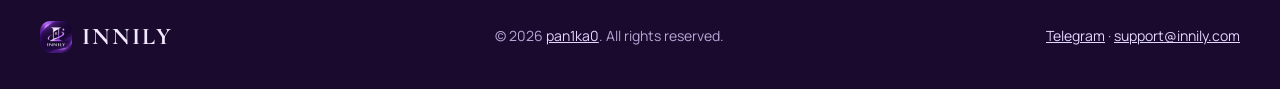
==== commit e67bcc32: "Оферта и политика конфиденциальности временно сняты с сайта (до регистрации фирмы) Co-Authored-By: C" ====
--- a/index.html
+++ b/index.html
@@ -385,7 +385,6 @@
       <input type="text" name="_honey" class="hp" tabindex="-1" autocomplete="off" aria-hidden="true">
       <button class="btn btn--primary btn--wide" type="submit" id="leadBtn" data-i18n="c.send">Отправить заявку</button>
       <p class="form__status" id="leadStatus" role="status" aria-live="polite"></p>
-      <p class="form__consent"><span data-i18n="c.consent">Отправляя форму, вы соглашаетесь на обработку персональных данных согласно</span> <a href="privacy.html" data-i18n="c.consent_link">политике конфиденциальности</a>.</p>
     </form>
   </div>
 </section>
@@ -396,7 +395,6 @@
   <div class="wrap foot__in">
     <div class="brand brand--foot"><img src="img/logo_96.png" alt="" width="32" height="32"><span class="brand__name">INNILY</span></div>
     <p>© 2026 <a href="https://github.com/pan1ka0" target="_blank" rel="noopener">pan1ka0</a>. <span data-i18n="foot.rights">Все права защищены.</span></p>
-    <p><a href="oferta.html" data-i18n="foot.offer">Публичная оферта</a> · <a href="privacy.html" data-i18n="foot.privacy">Персональные данные и конфиденциальность</a></p>
     <p><a href="https://t.me/pan1ka0" target="_blank" rel="noopener">Telegram</a> · <a href="mailto:support@innily.com">support@innily.com</a></p>
   </div>
 </footer>
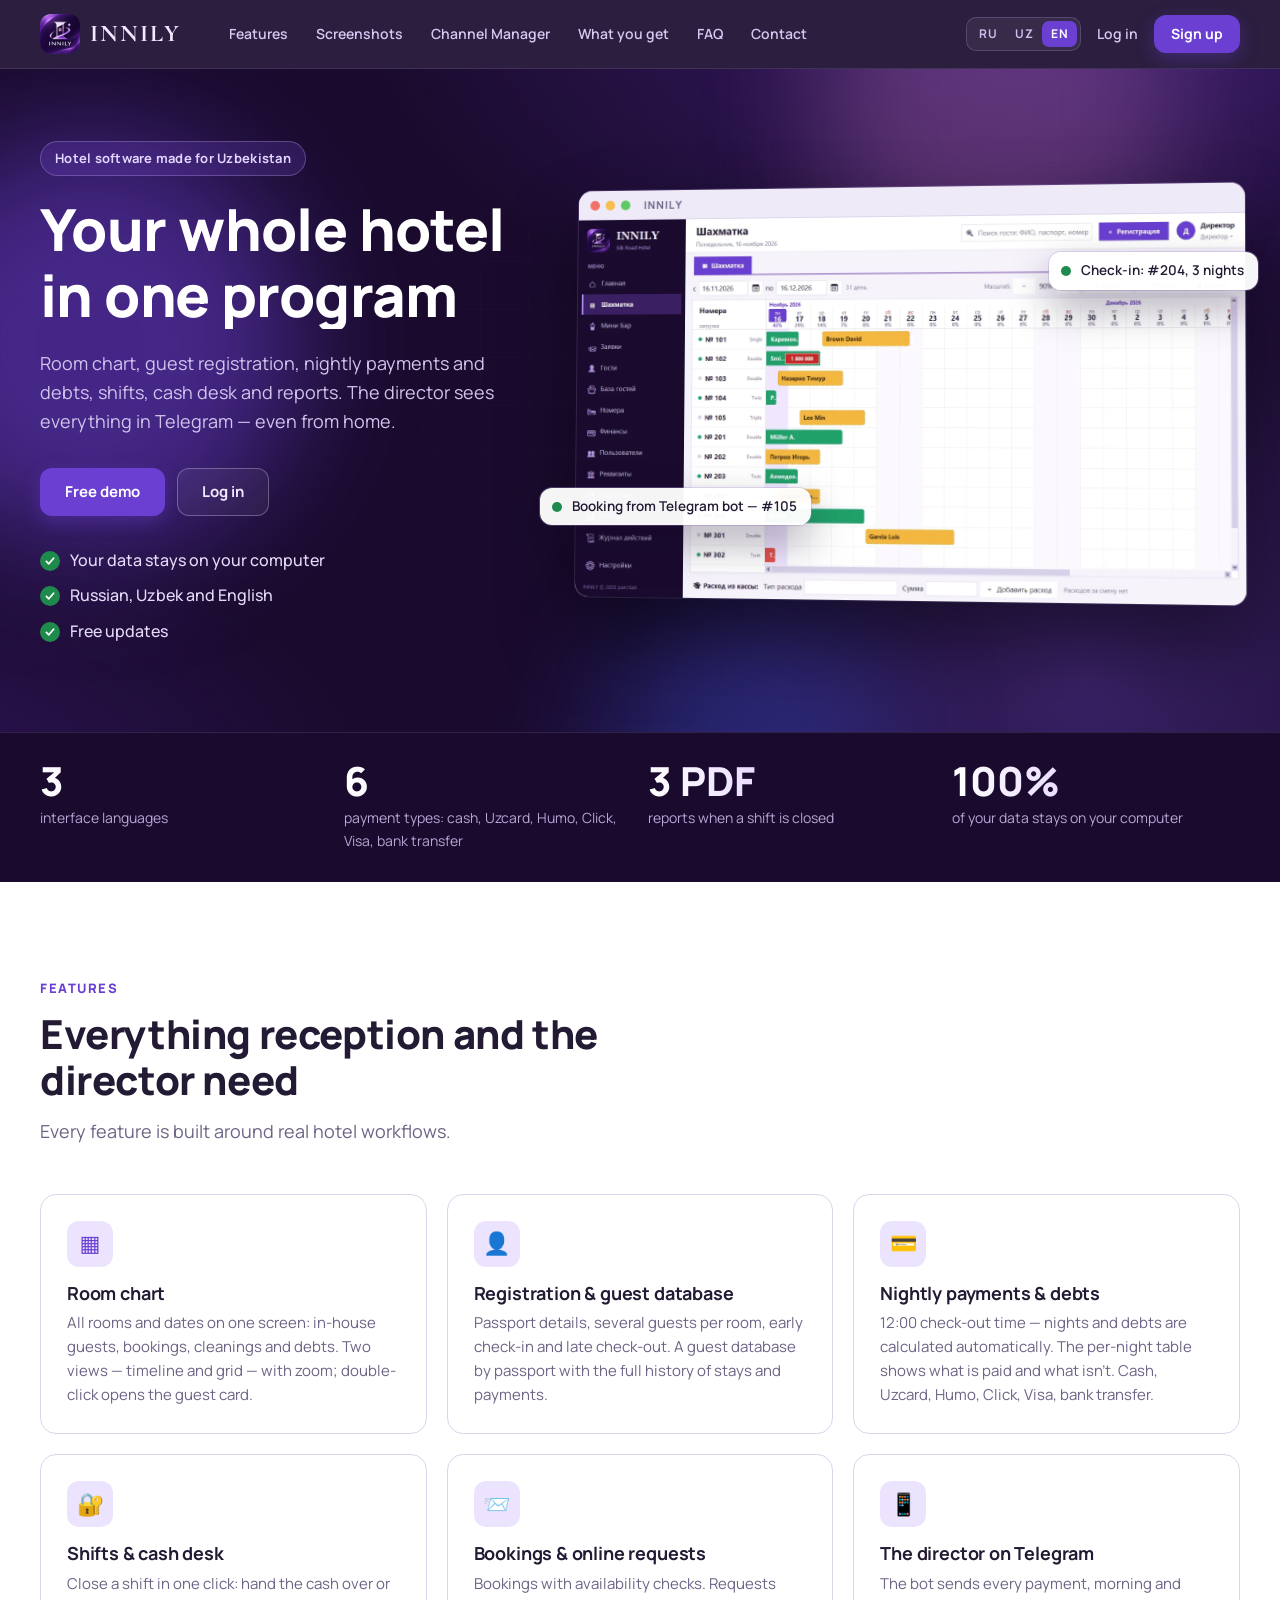
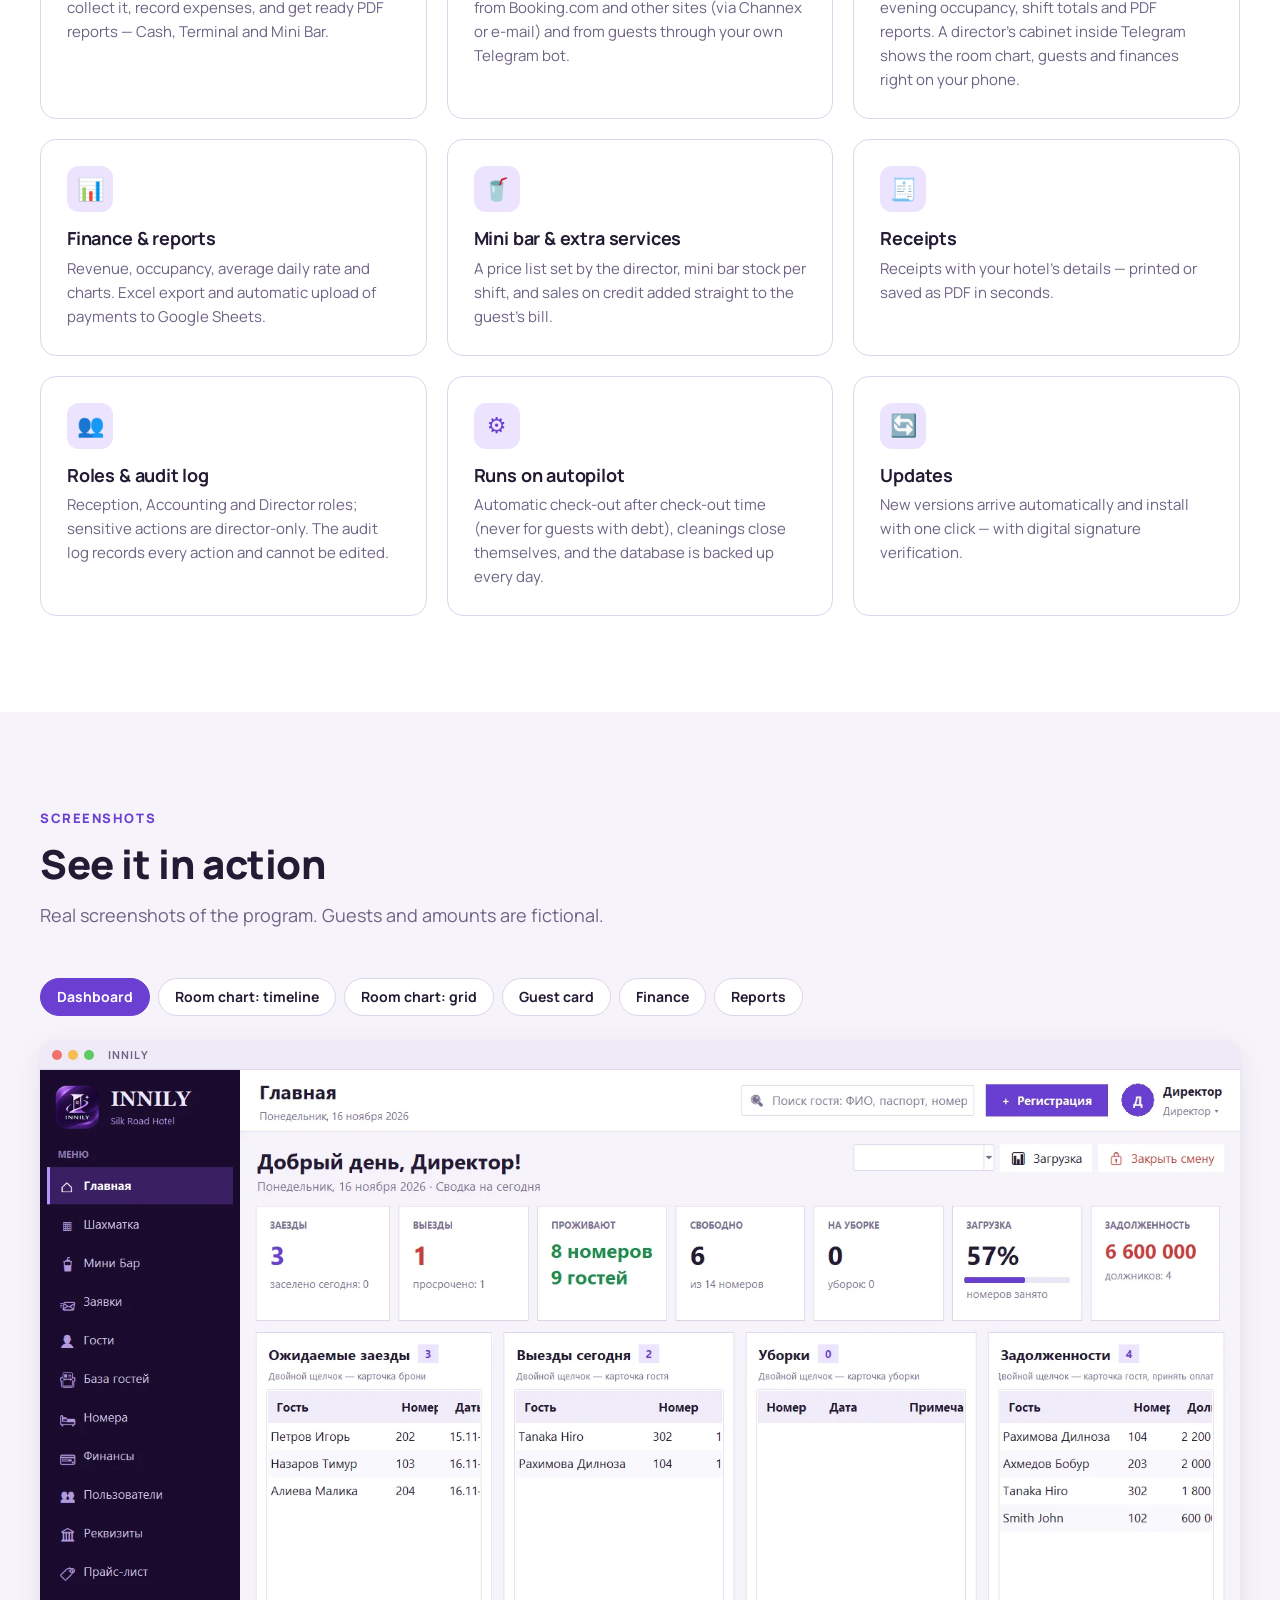
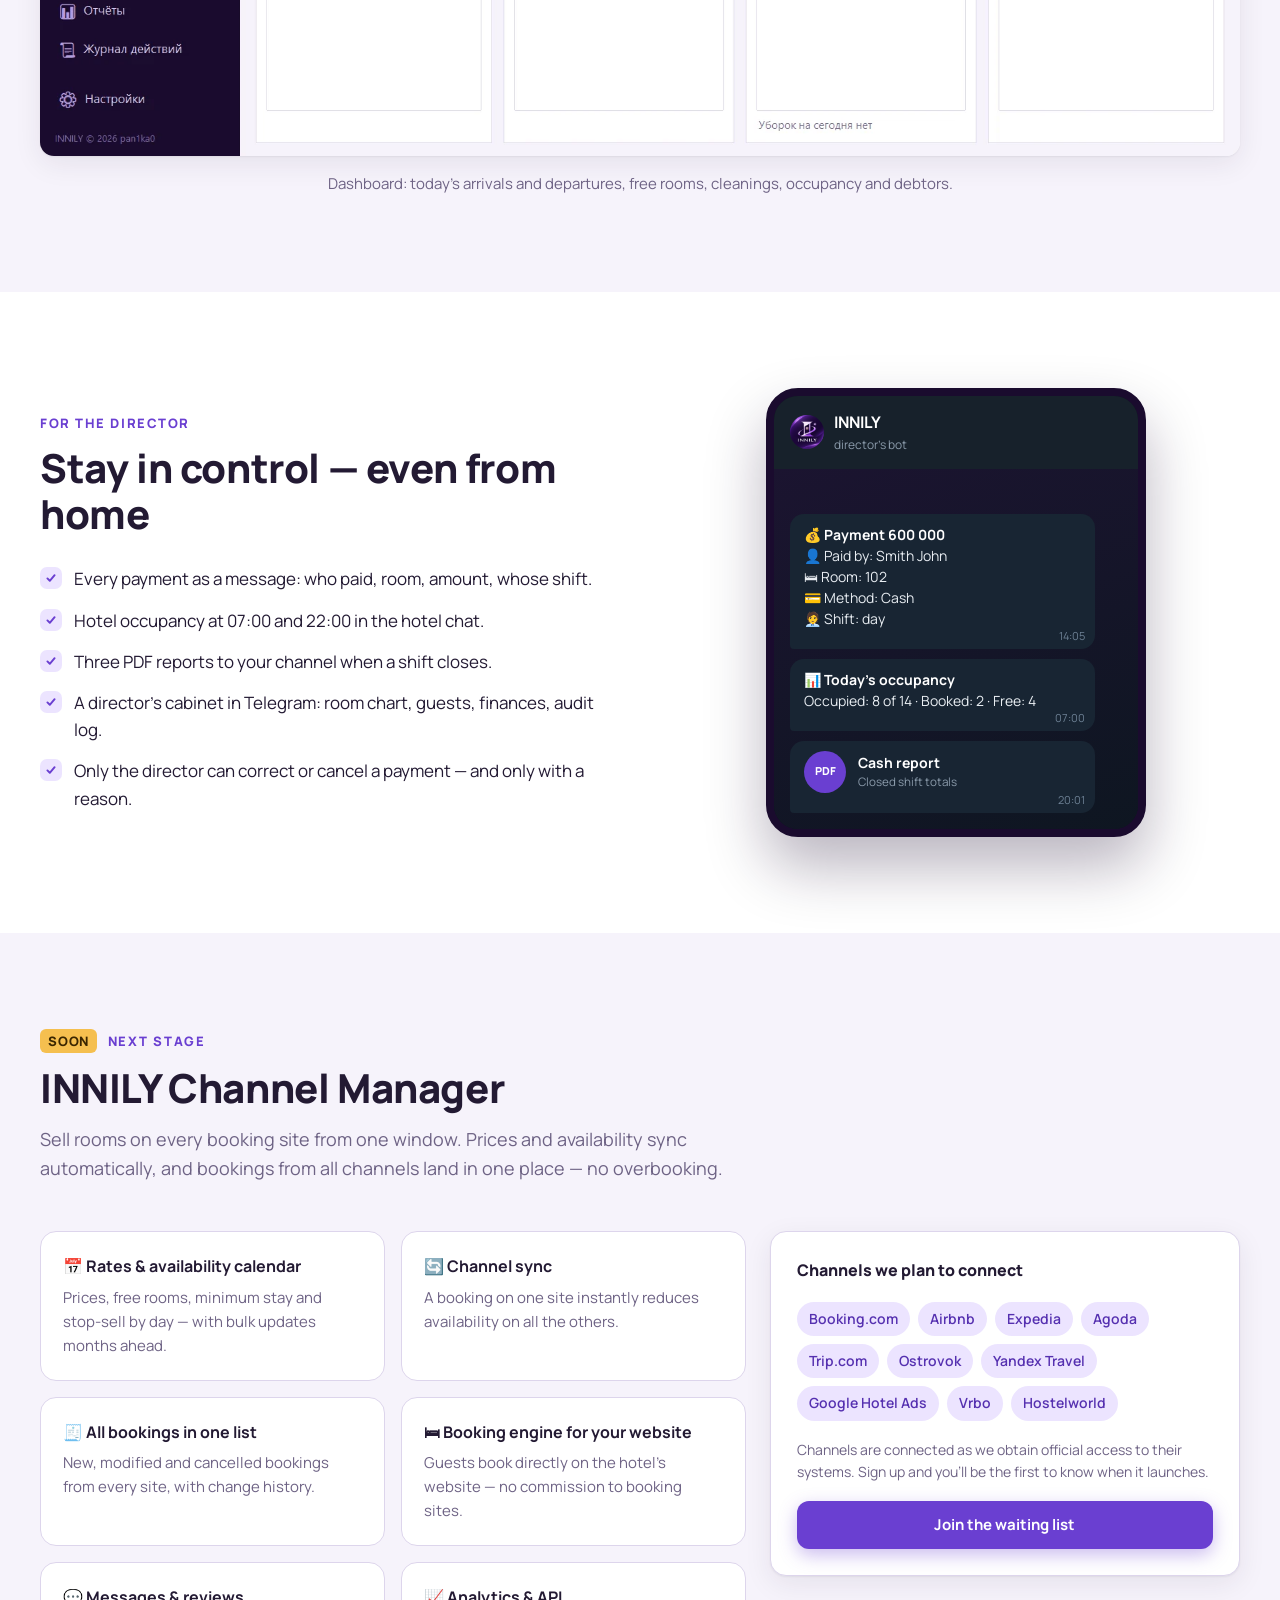
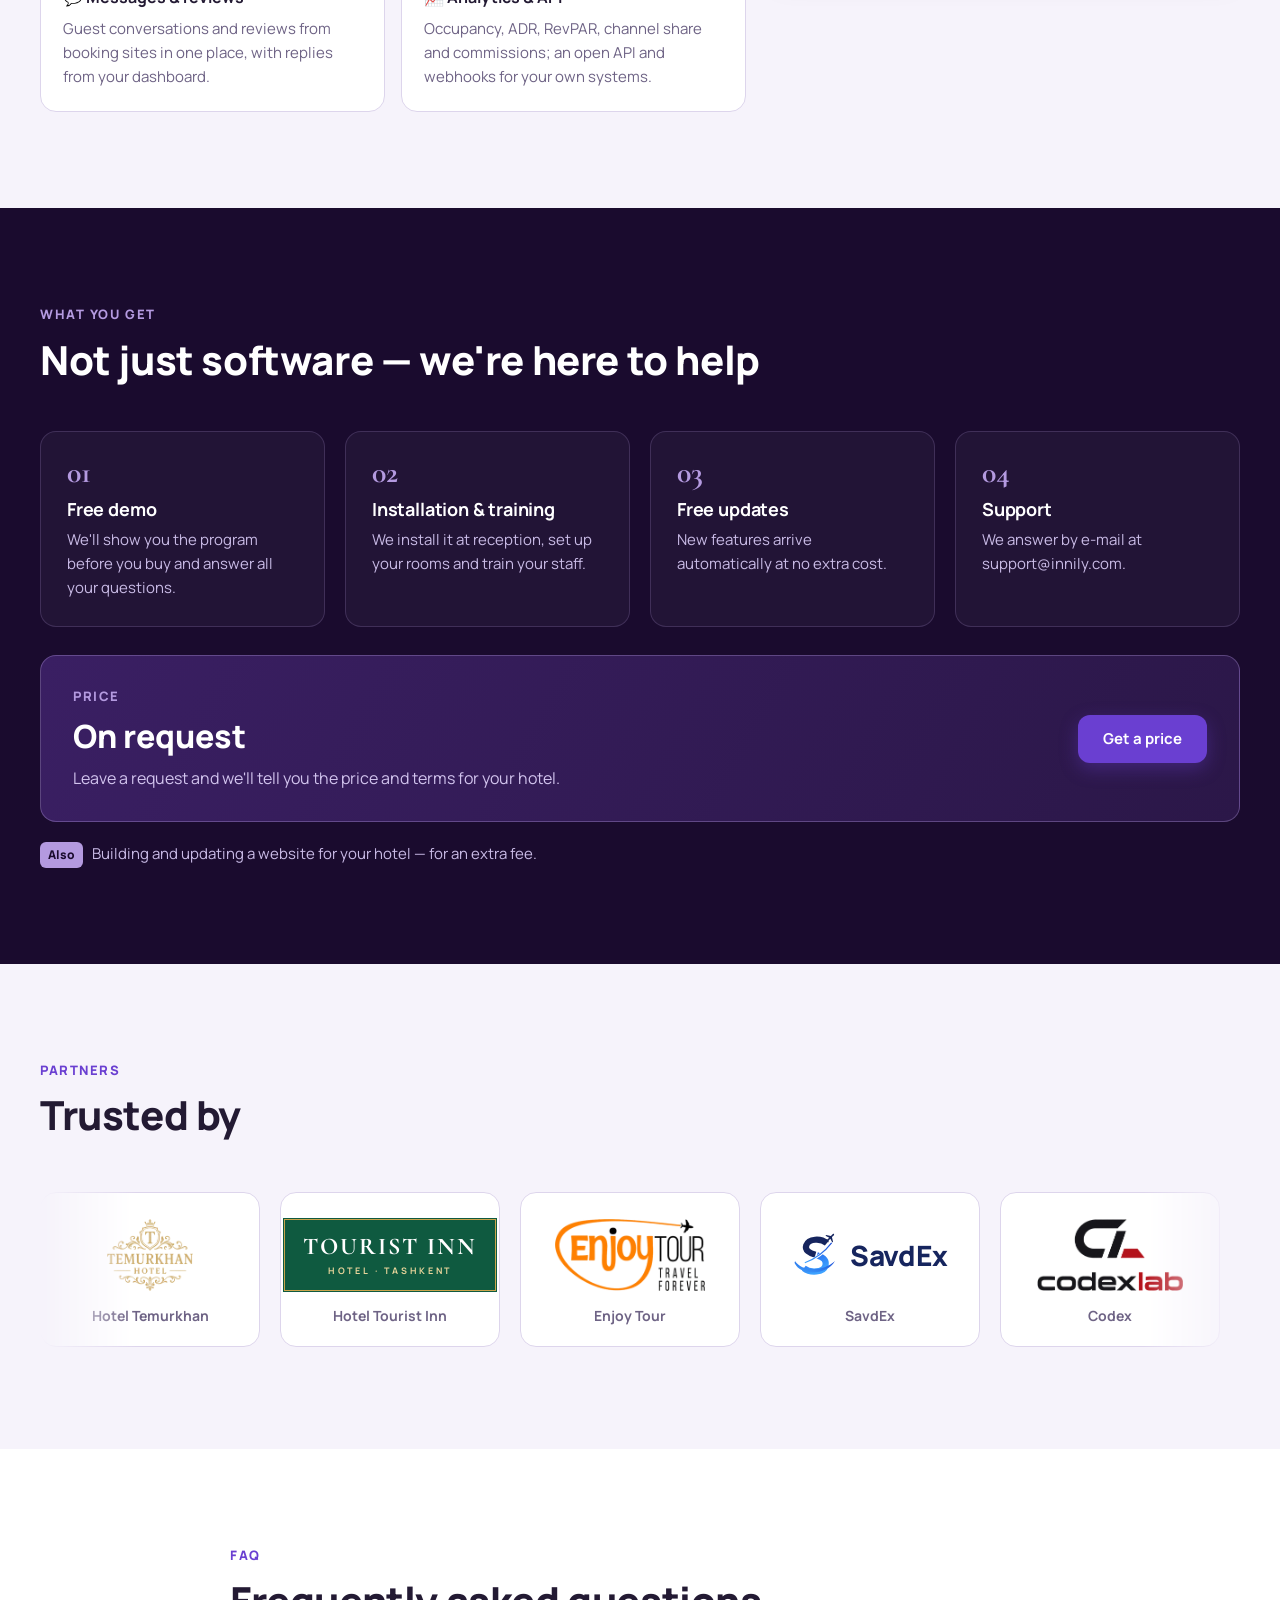
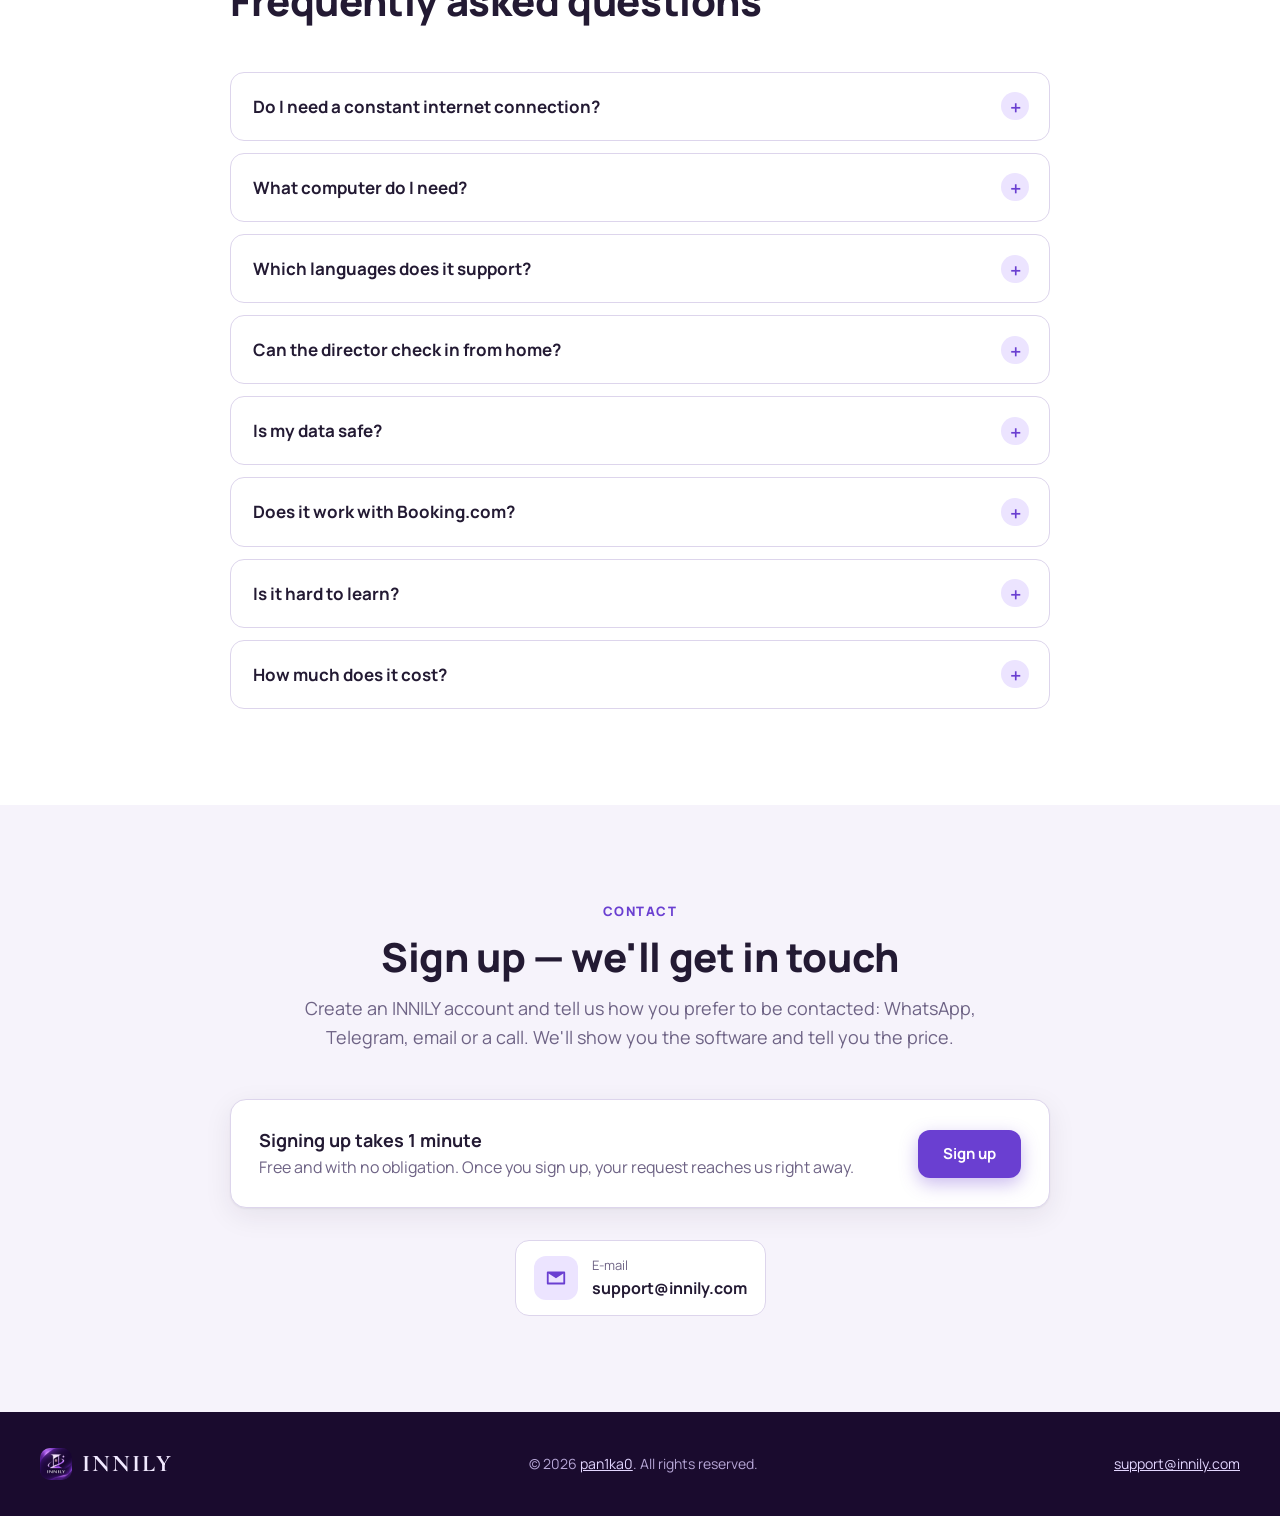
==== commit ff6d1900: "Обращение только через регистрацию: форма заявки убрана; Telegram для связи убран, вопросы — на почт" ====
--- a/index.html
+++ b/index.html
@@ -70,10 +70,7 @@
       <p class="hero__lead" data-i18n="hero.lead">Шахматка номеров, регистрация гостей, оплаты по суткам и долги, смены, касса и отчёты. Директор видит всё в Telegram — даже из дома.</p>
       <div class="hero__cta">
         <a class="btn btn--primary" href="https://app.innily.com/register" data-app="register" data-i18n="hero.cta1">Бесплатная демонстрация</a>
-        <a class="btn btn--ghost" href="https://t.me/pan1ka0" target="_blank" rel="noopener">
-          <svg class="ico" viewBox="0 0 24 24" aria-hidden="true"><path d="M21.9 4.3 18.7 19.4c-.2 1-.9 1.3-1.7.8l-4.8-3.5-2.3 2.2c-.3.3-.5.5-1 .5l.3-4.9 8.9-8c.4-.3-.1-.5-.6-.2L6.5 13.2 1.8 11.7c-1-.3-1-1 .2-1.5L20.6 3c.9-.3 1.6.2 1.3 1.3z"/></svg>
-          <span data-i18n="hero.cta2">Написать в Telegram</span>
-        </a>
+        <a class="btn btn--ghost" href="https://app.innily.com/login" data-app="login" data-i18n="cta.login">Войти</a>
       </div>
       <ul class="hero__points">
         <li data-i18n="hero.p1">Данные хранятся у вас на компьютере</li>
@@ -266,7 +263,7 @@
           <span>Ostrovok</span><span data-i18n="cm.yandex">Яндекс Путешествия</span><span>Google Hotel Ads</span><span>Vrbo</span><span>Hostelworld</span>
         </div>
         <p class="cm__note" data-i18n="cm.note">Площадки подключаются по мере получения официального доступа к их системам. Запишитесь — сообщим о запуске первыми.</p>
-        <a class="btn btn--primary btn--wide" href="#contact" data-topic="channels" data-i18n="cm.btn">Записаться в список ожидания</a>
+        <a class="btn btn--primary btn--wide" href="https://app.innily.com/register" data-app="register" data-i18n="cm.btn">Записаться в список ожидания</a>
       </div>
     </div>
   </div>
@@ -283,7 +280,7 @@
       <div class="offer__item"><span class="num">01</span><h3 data-i18n="o1.t">Бесплатная демонстрация</h3><p data-i18n="o1.d">Покажем программу до покупки и ответим на все вопросы.</p></div>
       <div class="offer__item"><span class="num">02</span><h3 data-i18n="o2.t">Установка и обучение</h3><p data-i18n="o2.d">Установим на компьютер ресепшена, заведём номера и научим сотрудников.</p></div>
       <div class="offer__item"><span class="num">03</span><h3 data-i18n="o3.t">Бесплатные обновления</h3><p data-i18n="o3.d">Новые возможности приходят сами, без доплат.</p></div>
-      <div class="offer__item"><span class="num">04</span><h3 data-i18n="o4.t">Техподдержка</h3><p data-i18n="o4.d">Отвечаем в Telegram и по почте.</p></div>
+      <div class="offer__item"><span class="num">04</span><h3 data-i18n="o4.t">Техподдержка</h3><p data-i18n="o4.d">Отвечаем по почте support@innily.com.</p></div>
     </div>
     <div class="price">
       <div>
@@ -291,7 +288,7 @@
         <p class="price__value" data-i18n="p.value">По запросу</p>
         <p class="price__text" data-i18n="p.text">Оставьте заявку — расскажем о цене и условиях для вашей гостиницы.</p>
       </div>
-      <a class="btn btn--primary" href="#contact" data-i18n="p.btn">Узнать цену</a>
+      <a class="btn btn--primary" href="https://app.innily.com/register" data-app="register" data-i18n="p.btn">Узнать цену</a>
     </div>
     <p class="extra"><span class="extra__tag" data-i18n="x.tag">Дополнительно</span> <span data-i18n="x.text">Создание и обновление сайта для вашей гостиницы — за отдельную плату.</span></p>
   </div>
@@ -338,54 +335,24 @@
   </div>
 </section>
 
-<!-- ===== Заявка и контакты ===== -->
+<!-- ===== Регистрация и контакты (обращение — только через регистрацию в кабинете) ===== -->
 <section class="section section--tint" id="contact">
-  <div class="wrap split split--form">
-    <div>
+  <div class="wrap wrap--narrow">
+    <div class="head head--center">
       <p class="eyebrow" data-i18n="nav.contact">Контакты</p>
-      <h2 data-i18n="c.title">Оставьте заявку</h2>
-      <p class="head__sub" data-i18n="c.sub">Заполните форму — мы свяжемся с вами, покажем программу и расскажем о цене.</p>
-      <div class="reg-box">
-        <p><b data-i18n="reg.title">Зарегистрируйтесь в кабинете INNILY</b><br><span data-i18n="reg.text">Укажите, как вам удобнее: WhatsApp, Telegram, почта или звонок — мы свяжемся и покажем программу.</span></p>
-        <a class="btn btn--primary" href="https://app.innily.com/register" data-app="register" data-i18n="cta.register">Регистрация</a>
-      </div>
-      <div class="contacts">
-        <a class="contact" href="https://t.me/pan1ka0" target="_blank" rel="noopener">
-          <span class="contact__ico contact__ico--tg"><svg class="ico" viewBox="0 0 24 24" aria-hidden="true"><path d="M21.9 4.3 18.7 19.4c-.2 1-.9 1.3-1.7.8l-4.8-3.5-2.3 2.2c-.3.3-.5.5-1 .5l.3-4.9 8.9-8c.4-.3-.1-.5-.6-.2L6.5 13.2 1.8 11.7c-1-.3-1-1 .2-1.5L20.6 3c.9-.3 1.6.2 1.3 1.3z"/></svg></span>
-          <span><small>Telegram</small><b>@pan1ka0</b></span>
-        </a>
-        <a class="contact" href="mailto:support@innily.com">
-          <span class="contact__ico"><svg class="ico" viewBox="0 0 24 24" aria-hidden="true"><path d="M3 5h18a1 1 0 0 1 1 1v12a1 1 0 0 1-1 1H3a1 1 0 0 1-1-1V6a1 1 0 0 1 1-1zm9 7.2L4 7v10h16V7l-8 5.2z"/></svg></span>
-          <span><small data-i18n="c.mail">Почта</small><b>support@innily.com</b></span>
-        </a>
-      </div>
-    </div>
-    <form class="form" id="leadForm" novalidate>
-      <div class="row">
-        <label><span><span data-i18n="c.name">Ваше имя</span> *</span><input name="name" required autocomplete="name" maxlength="80"></label>
-        <label><span><span data-i18n="c.phone">Телефон</span> *</span><input name="phone" type="tel" required autocomplete="tel" placeholder="+998 __ ___ __ __" maxlength="30"></label>
-      </div>
-      <div class="row">
-        <label><span data-i18n="c.hotel">Гостиница</span><input name="hotel" maxlength="100"></label>
-        <label><span data-i18n="c.city">Город</span><input name="city" maxlength="60"></label>
-      </div>
-      <div class="row">
-        <label><span data-i18n="c.rooms">Количество номеров</span><input name="rooms" type="number" min="1" max="2000" inputmode="numeric"></label>
-        <label><span data-i18n="c.topic">Что вас интересует</span>
-          <select name="topic">
-            <option value="demo" data-i18n="c.topic1">Бесплатная демонстрация</option>
-            <option value="price" data-i18n="c.topic2">Узнать цену</option>
-            <option value="channels" data-i18n="c.topic5">Channel Manager — список ожидания</option>
-            <option value="site" data-i18n="c.topic4">Сайт для гостиницы</option>
-            <option value="question" data-i18n="c.topic3">Другой вопрос</option>
-          </select>
-        </label>
-      </div>
-      <label><span data-i18n="c.msg">Сообщение</span><textarea name="message" rows="4" maxlength="2000"></textarea></label>
-      <input type="text" name="_honey" class="hp" tabindex="-1" autocomplete="off" aria-hidden="true">
-      <button class="btn btn--primary btn--wide" type="submit" id="leadBtn" data-i18n="c.send">Отправить заявку</button>
-      <p class="form__status" id="leadStatus" role="status" aria-live="polite"></p>
-    </form>
+      <h2 data-i18n="c.title">Зарегистрируйтесь — мы свяжемся с вами</h2>
+      <p class="head__sub" data-i18n="c.sub">Создайте аккаунт в кабинете INNILY и укажите, как вам удобнее: WhatsApp, Telegram, почта или звонок. Мы покажем программу и расскажем о цене.</p>
+    </div>
+    <div class="reg-box reg-box--big">
+      <p><b data-i18n="reg.title">Регистрация займёт 1 минуту</b><br><span data-i18n="reg.text">Бесплатно и ни к чему не обязывает. После регистрации заявка сразу попадает к нам.</span></p>
+      <a class="btn btn--primary" href="https://app.innily.com/register" data-app="register" data-i18n="cta.register">Регистрация</a>
+    </div>
+    <div class="contacts contacts--center">
+      <a class="contact" href="mailto:support@innily.com">
+        <span class="contact__ico"><svg class="ico" viewBox="0 0 24 24" aria-hidden="true"><path d="M3 5h18a1 1 0 0 1 1 1v12a1 1 0 0 1-1 1H3a1 1 0 0 1-1-1V6a1 1 0 0 1 1-1zm9 7.2L4 7v10h16V7l-8 5.2z"/></svg></span>
+        <span><small data-i18n="c.mail">Почта</small><b>support@innily.com</b></span>
+      </a>
+    </div>
   </div>
 </section>
 
@@ -395,7 +362,7 @@
   <div class="wrap foot__in">
     <div class="brand brand--foot"><img src="img/logo_96.png" alt="" width="32" height="32"><span class="brand__name">INNILY</span></div>
     <p>© 2026 <a href="https://github.com/pan1ka0" target="_blank" rel="noopener">pan1ka0</a>. <span data-i18n="foot.rights">Все права защищены.</span></p>
-    <p><a href="https://t.me/pan1ka0" target="_blank" rel="noopener">Telegram</a> · <a href="mailto:support@innily.com">support@innily.com</a></p>
+    <p><a href="mailto:support@innily.com">support@innily.com</a></p>
   </div>
 </footer>
 
--- a/css/style.css
+++ b/css/style.css
@@ -92,6 +92,10 @@
 .reg-box { display: flex; align-items: center; justify-content: space-between; gap: 16px; flex-wrap: wrap; margin-top: 24px;
   padding: 18px 20px; background: var(--surface); border: 1px solid var(--border); border-radius: var(--radius); box-shadow: var(--shadow); }
 .reg-box p { margin: 0; flex: 1; min-width: 220px; color: var(--muted); }
+.head--center { text-align: center; margin-inline: auto; }
+.reg-box--big { padding: 26px 28px; margin-top: 8px; }
+.reg-box--big b { font-size: 18px; }
+.contacts--center { display: flex; justify-content: center; margin-top: 20px; }
 .reg-box b { color: var(--text); }
 .lang { display: flex; background: rgba(255, 255, 255, .06); border: 1px solid rgba(180, 154, 224, .25); border-radius: 10px; padding: 3px; }
 .lang button {
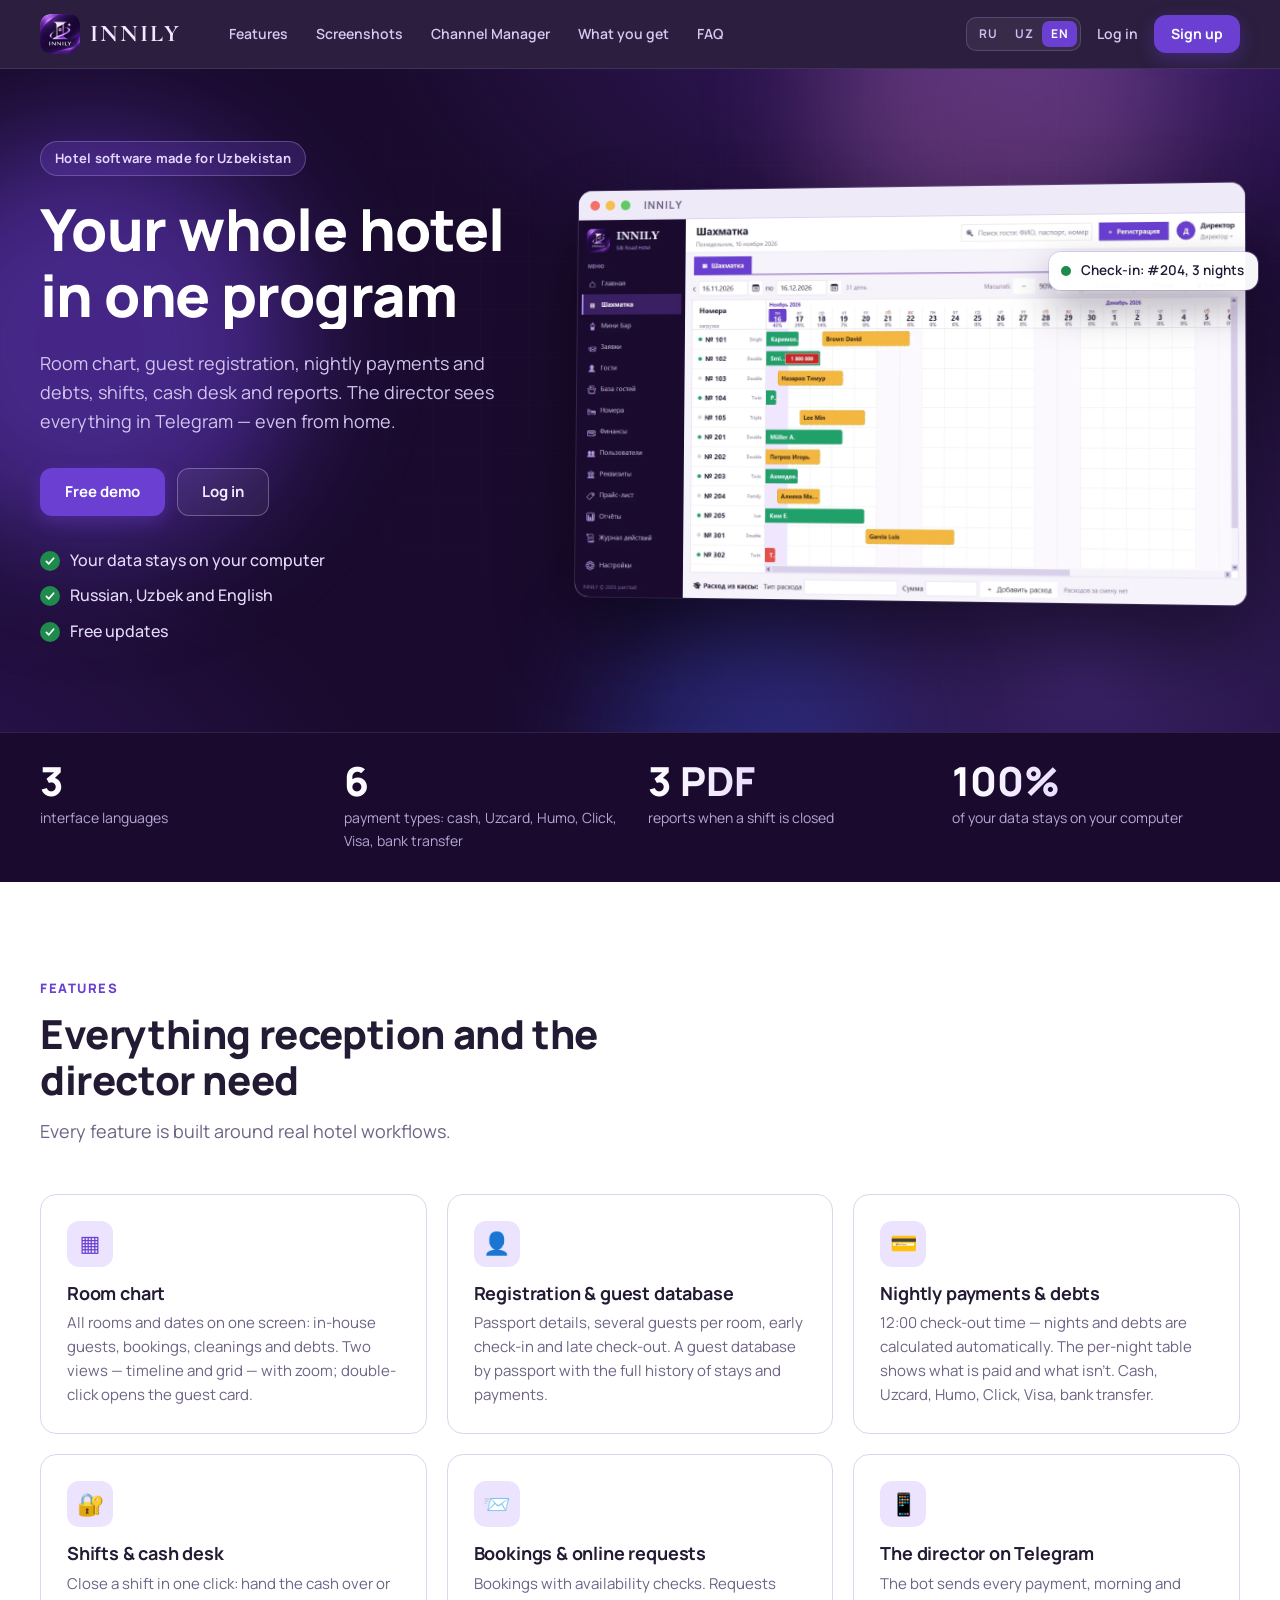
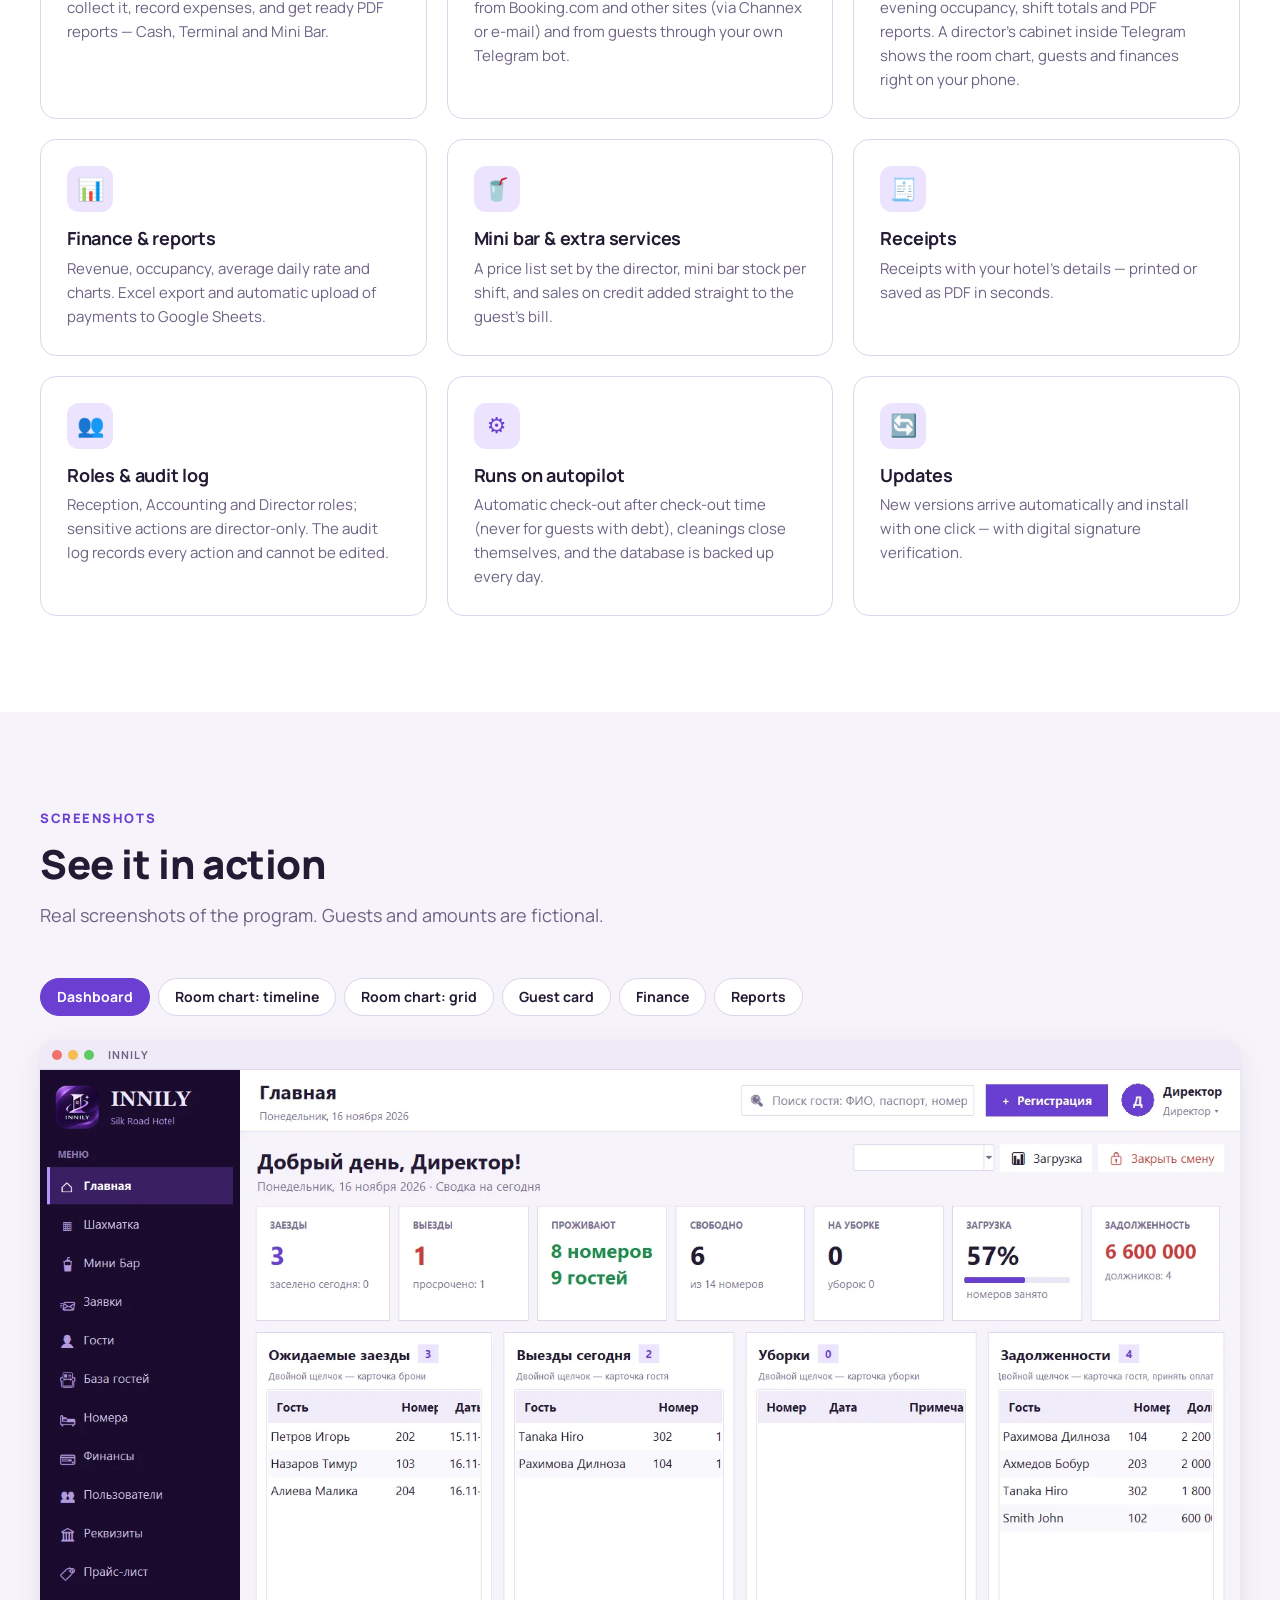
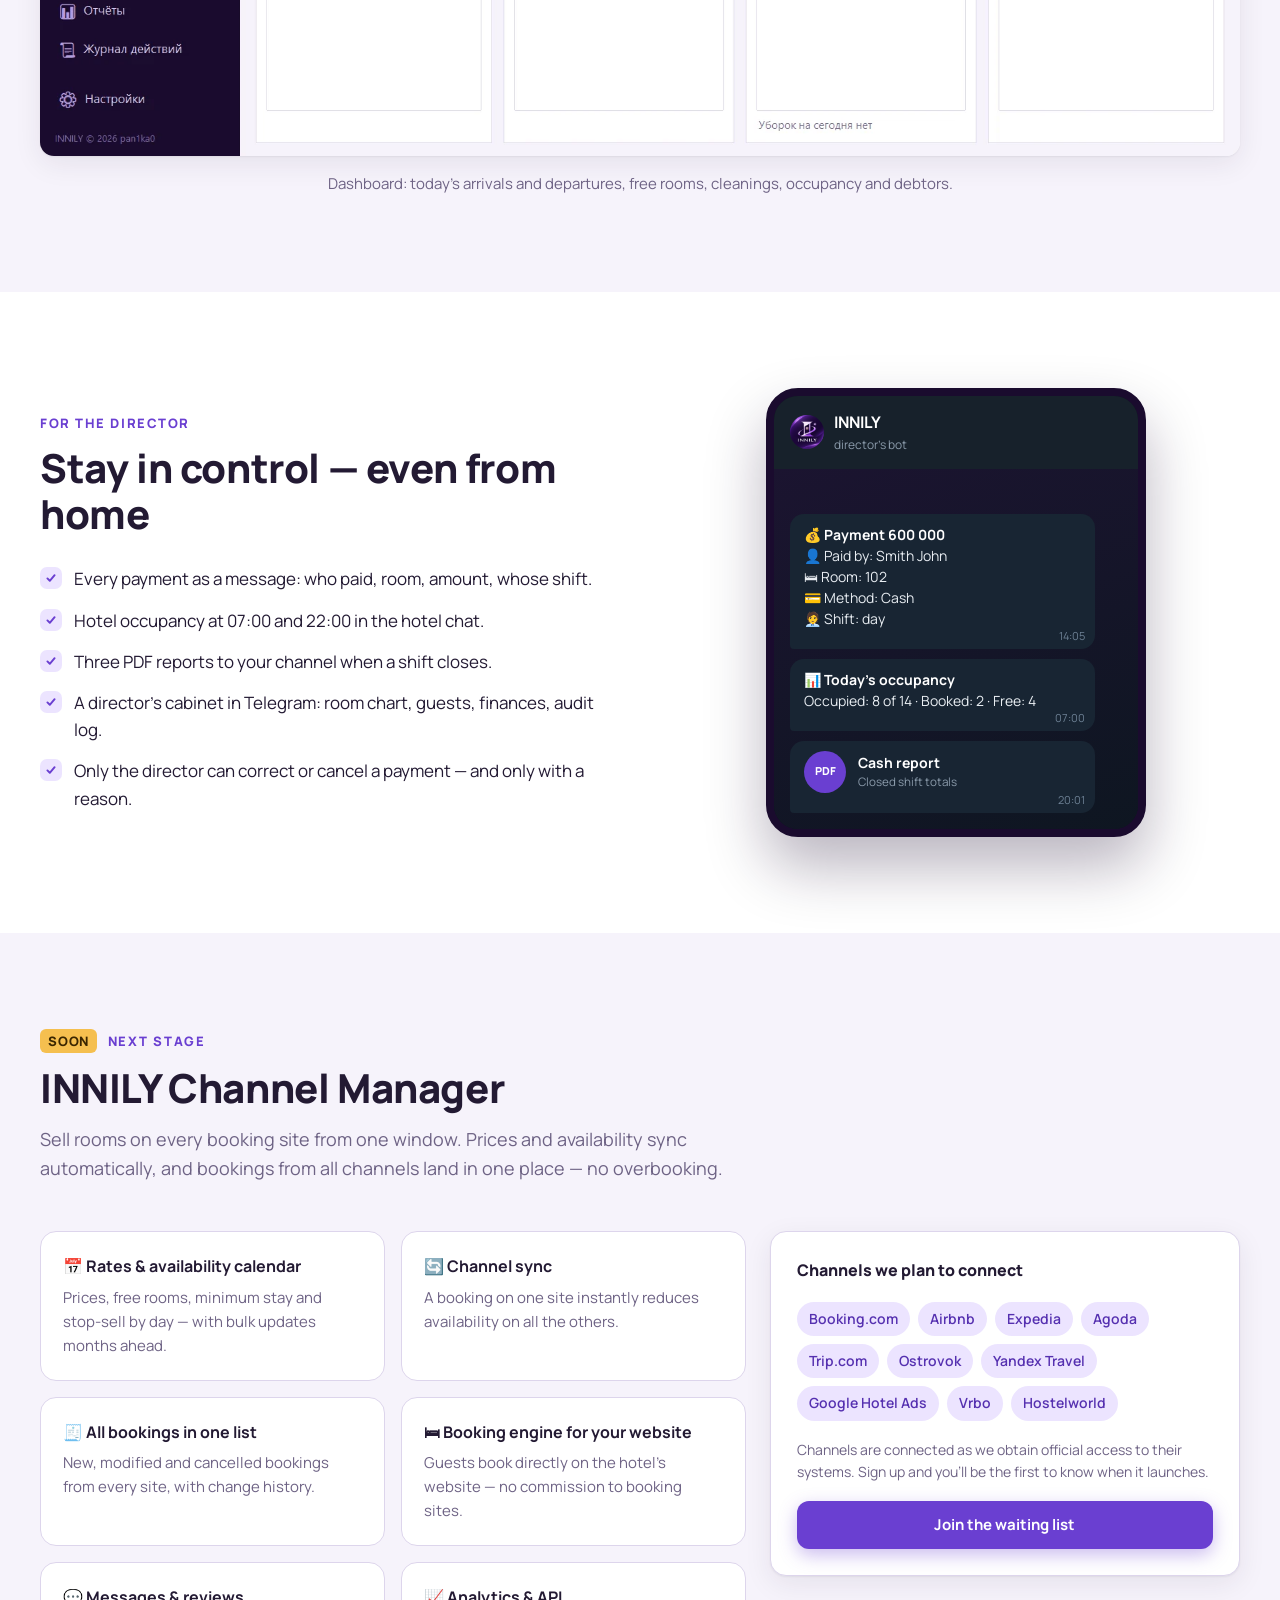
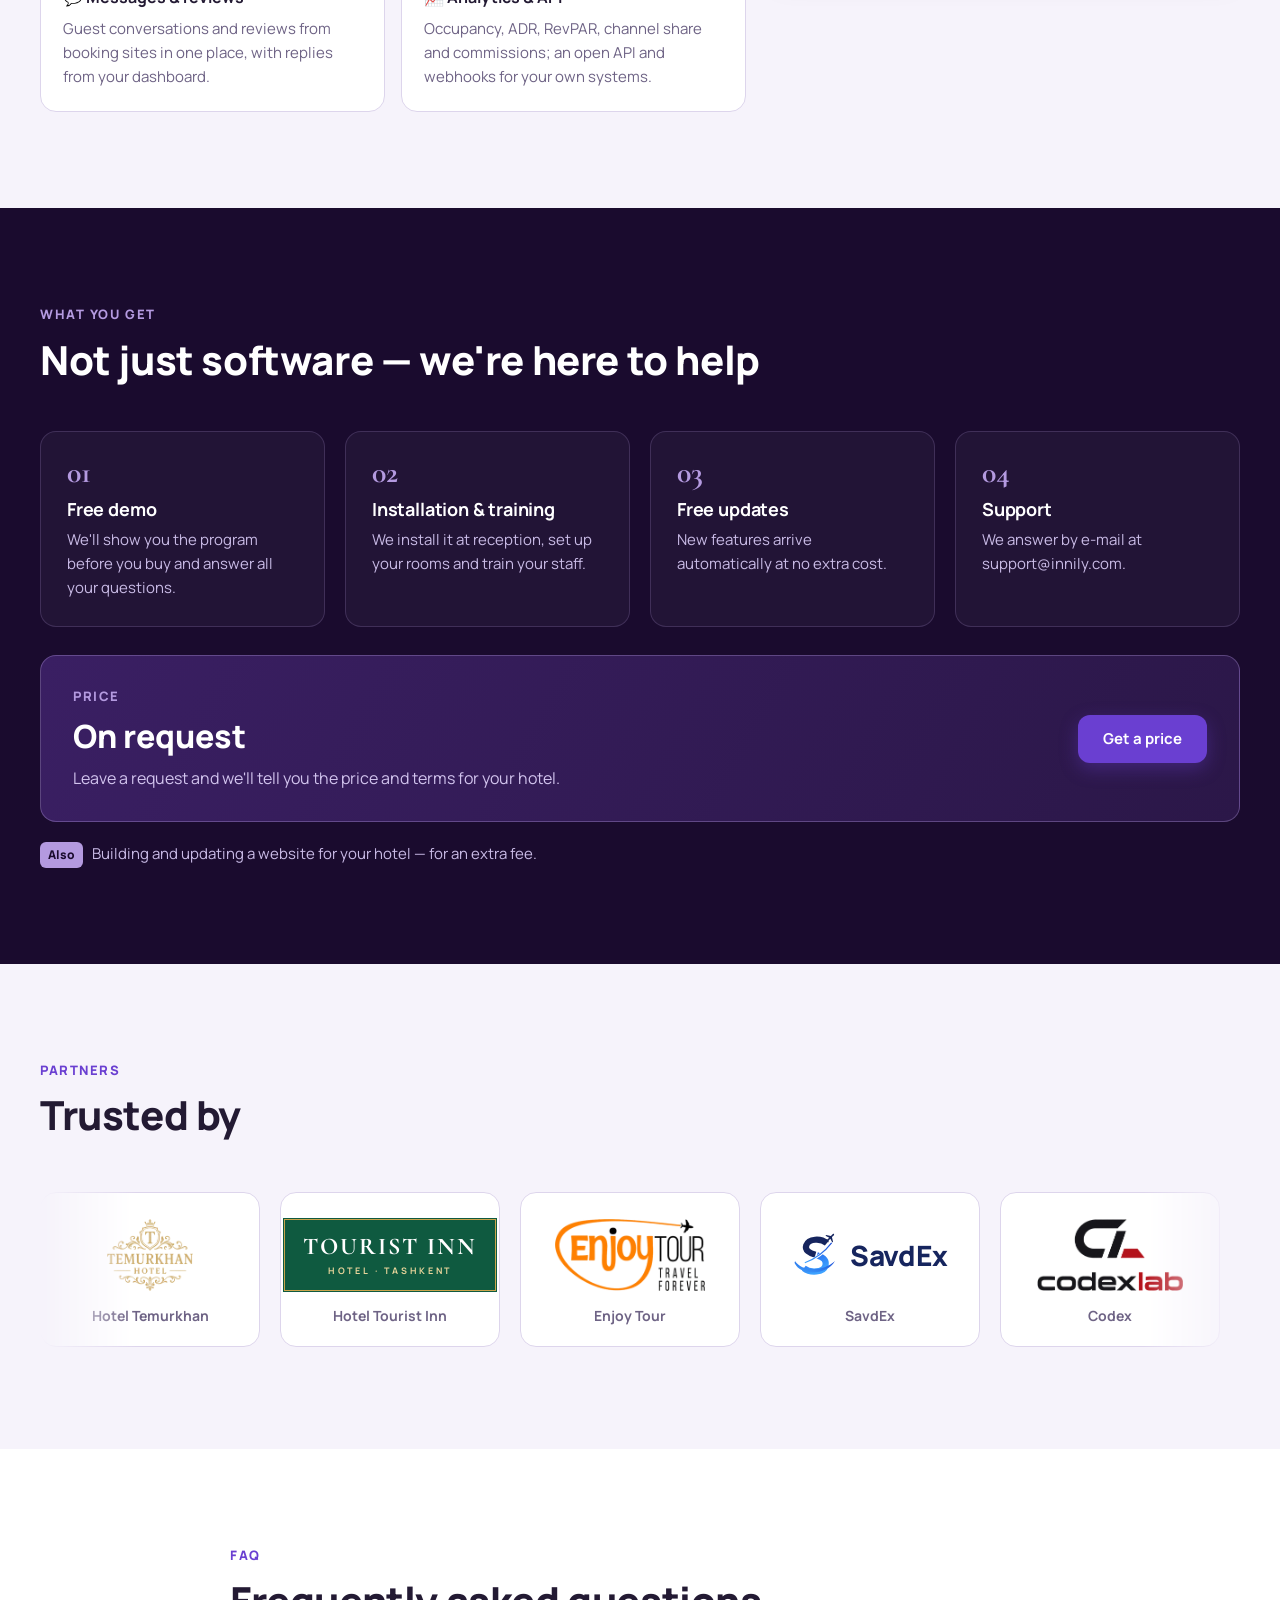
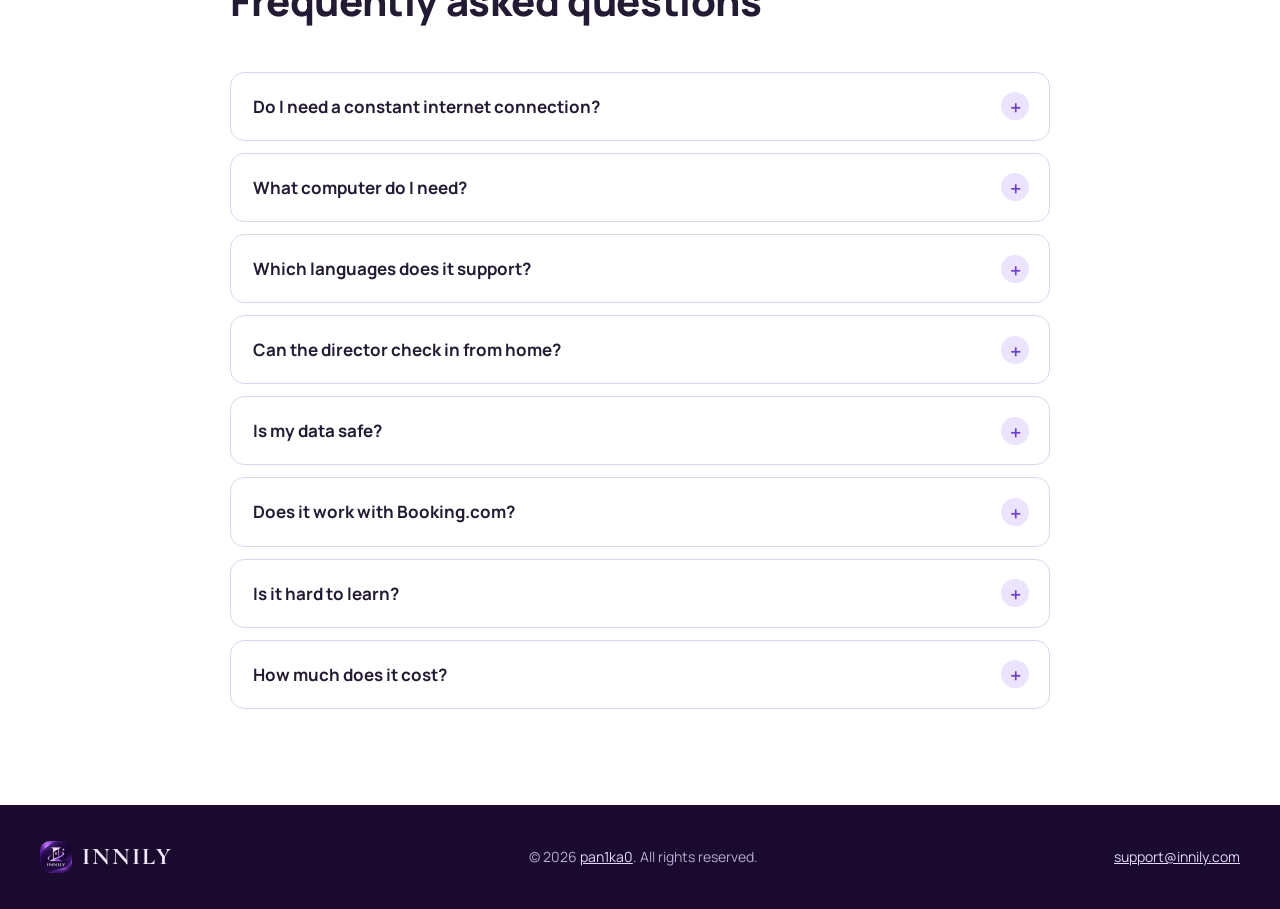
==== commit 6dc374e4: "Раздел «Контакты» убран Co-Authored-By: Claude Opus 5.5 <noreply@anthropic.com>" ====
--- a/index.html
+++ b/index.html
@@ -35,7 +35,6 @@
       <a href="#channels">Channel Manager</a>
       <a href="#offer" data-i18n="nav.offer">Что вы получаете</a>
       <a href="#faq" data-i18n="nav.faq">Вопросы</a>
-      <a href="#contact" data-i18n="nav.contact">Контакты</a>
       <a class="show-sm" href="https://app.innily.com/register" data-app="register" data-i18n="cta.register">Регистрация</a>
       <a class="show-sm" href="https://app.innily.com/login" data-app="login" data-i18n="cta.login">Войти</a>
     </nav>
@@ -335,26 +334,6 @@
   </div>
 </section>
 
-<!-- ===== Регистрация и контакты (обращение — только через регистрацию в кабинете) ===== -->
-<section class="section section--tint" id="contact">
-  <div class="wrap wrap--narrow">
-    <div class="head head--center">
-      <p class="eyebrow" data-i18n="nav.contact">Контакты</p>
-      <h2 data-i18n="c.title">Зарегистрируйтесь — мы свяжемся с вами</h2>
-      <p class="head__sub" data-i18n="c.sub">Создайте аккаунт в кабинете INNILY и укажите, как вам удобнее: WhatsApp, Telegram, почта или звонок. Мы покажем программу и расскажем о цене.</p>
-    </div>
-    <div class="reg-box reg-box--big">
-      <p><b data-i18n="reg.title">Регистрация займёт 1 минуту</b><br><span data-i18n="reg.text">Бесплатно и ни к чему не обязывает. После регистрации заявка сразу попадает к нам.</span></p>
-      <a class="btn btn--primary" href="https://app.innily.com/register" data-app="register" data-i18n="cta.register">Регистрация</a>
-    </div>
-    <div class="contacts contacts--center">
-      <a class="contact" href="mailto:support@innily.com">
-        <span class="contact__ico"><svg class="ico" viewBox="0 0 24 24" aria-hidden="true"><path d="M3 5h18a1 1 0 0 1 1 1v12a1 1 0 0 1-1 1H3a1 1 0 0 1-1-1V6a1 1 0 0 1 1-1zm9 7.2L4 7v10h16V7l-8 5.2z"/></svg></span>
-        <span><small data-i18n="c.mail">Почта</small><b>support@innily.com</b></span>
-      </a>
-    </div>
-  </div>
-</section>
 
 </main>
 
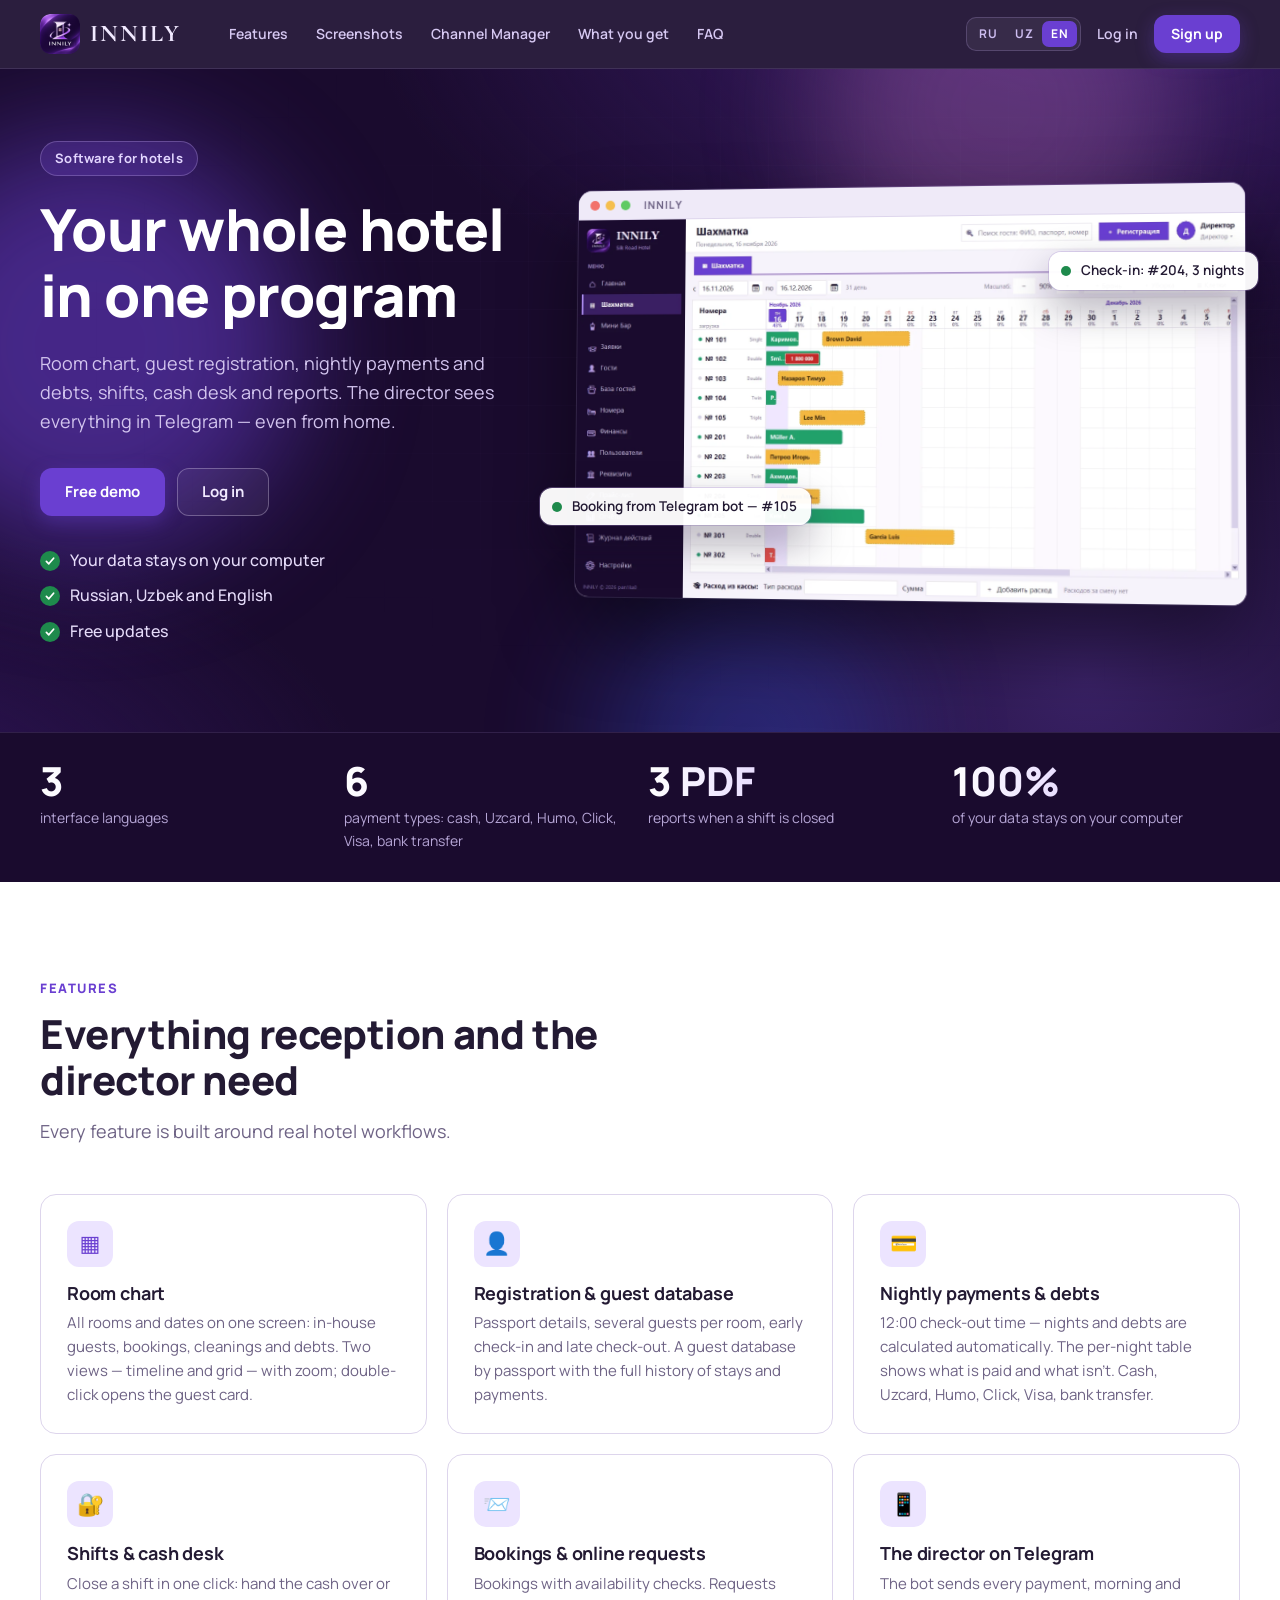
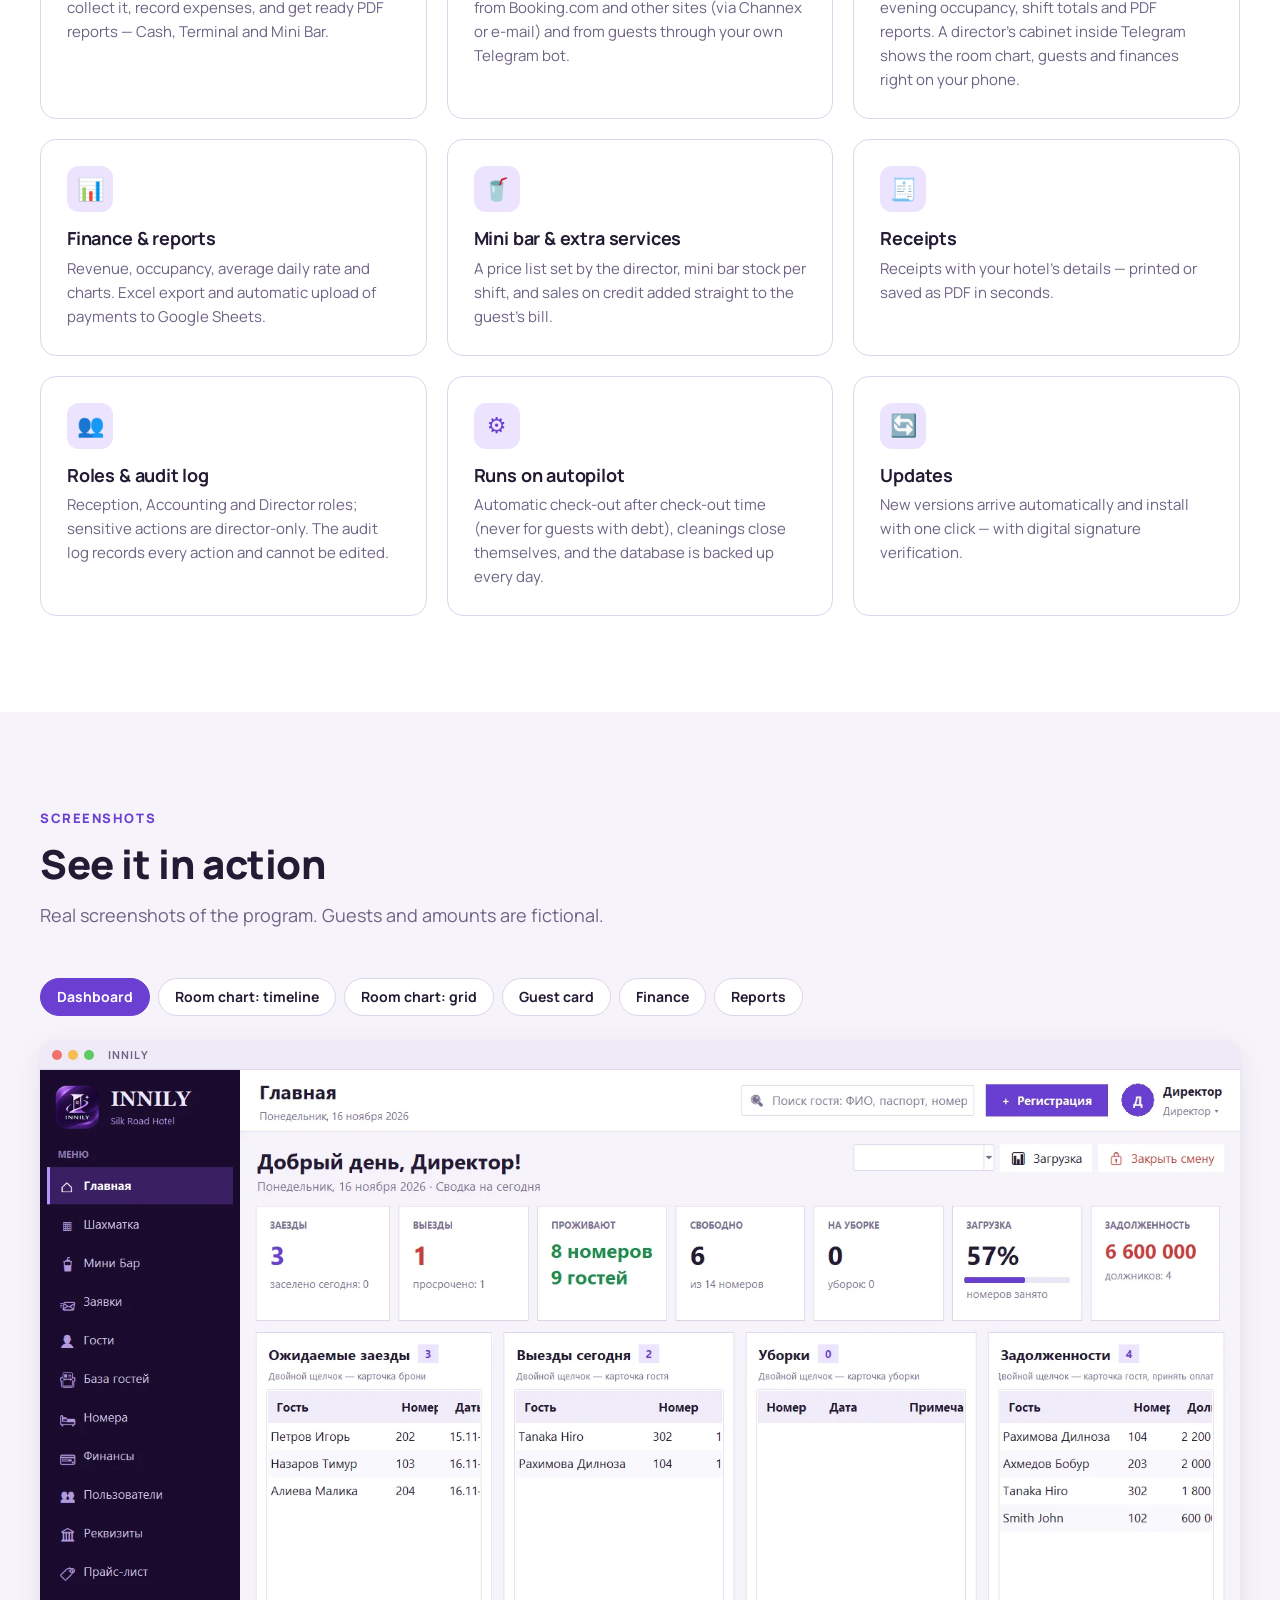
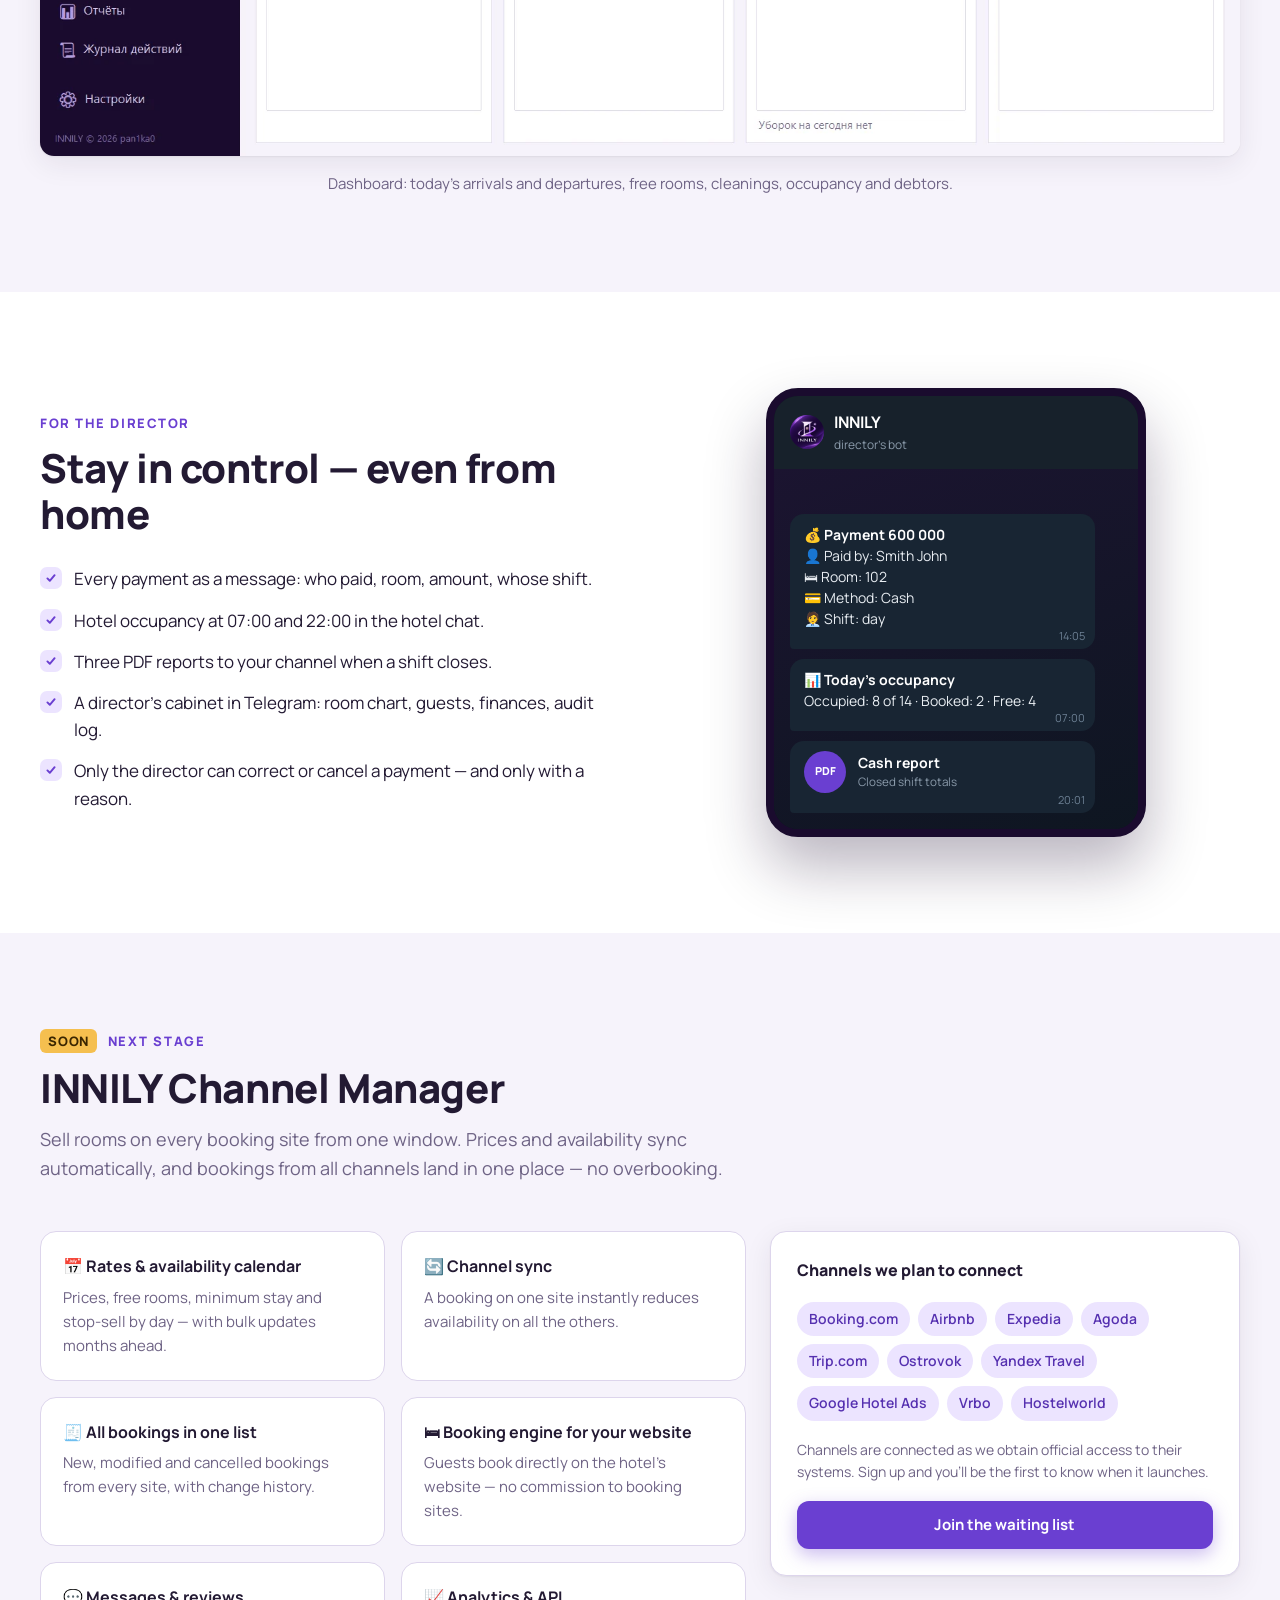
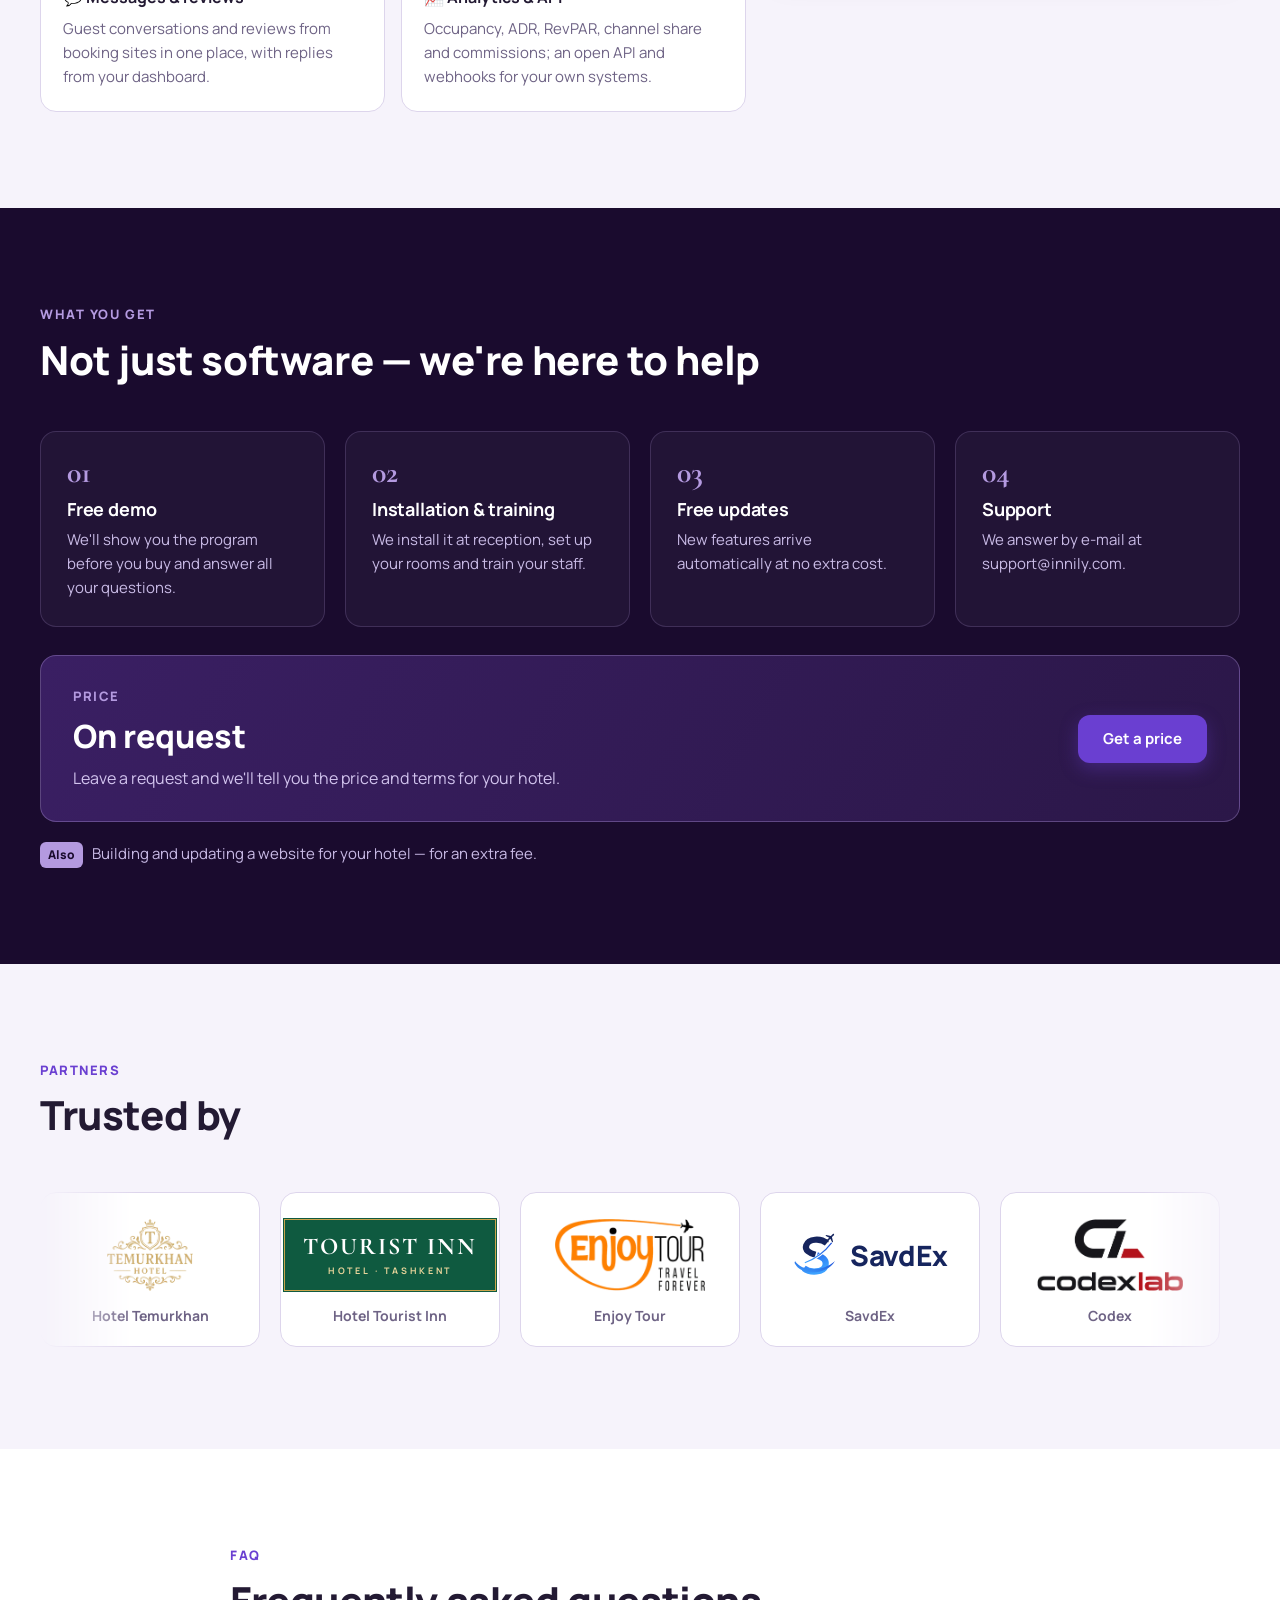
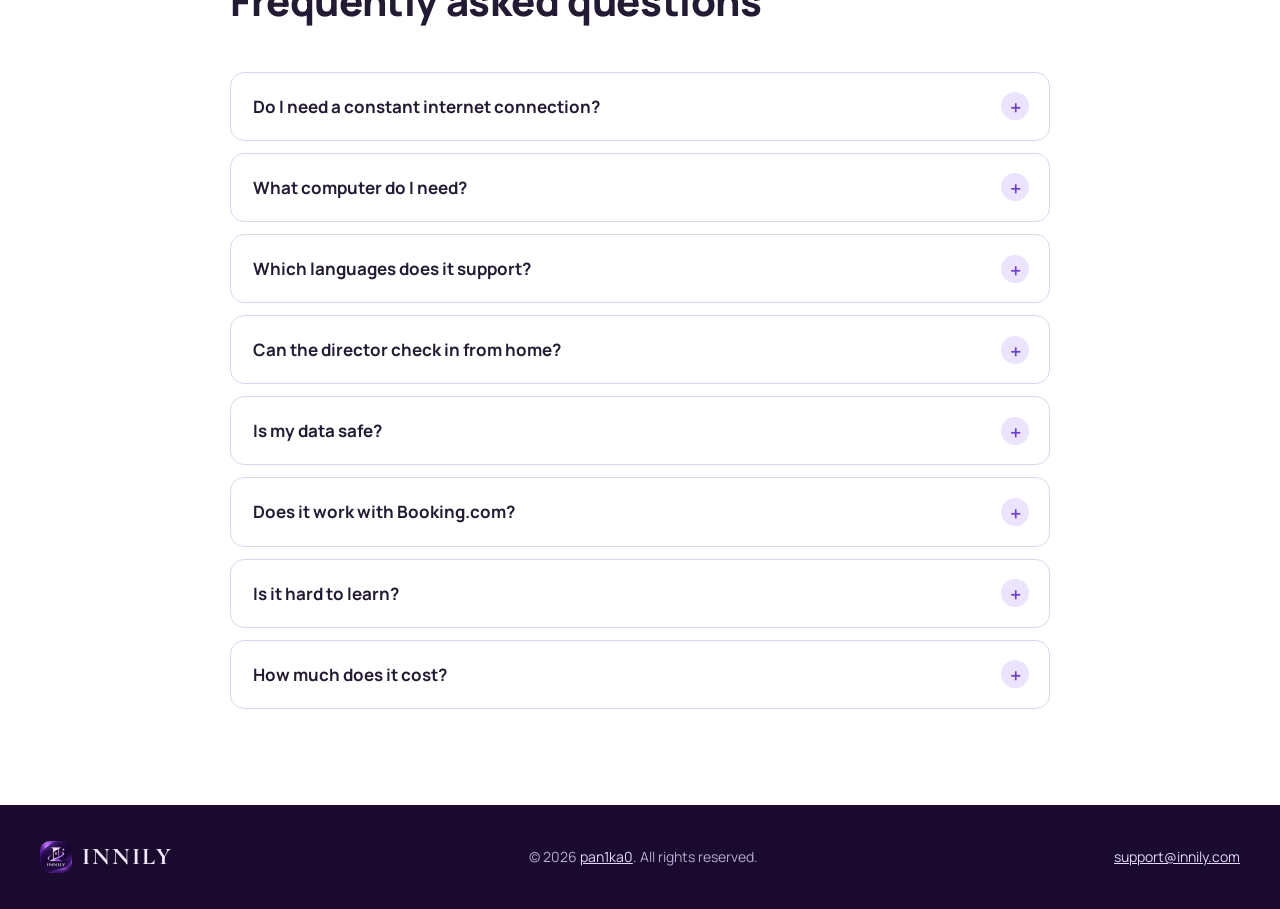
==== commit ab07af87: "«Программа для гостиниц» — без «Узбекистана» Co-Authored-By: Claude Opus 5.5 <noreply@anthropic.com>" ====
--- a/index.html
+++ b/index.html
@@ -5,7 +5,7 @@
 <meta charset="utf-8">
 <meta name="viewport" content="width=device-width, initial-scale=1">
 <title>INNILY — программа для гостиницы</title>
-<meta name="description" content="INNILY — программа для гостиниц Узбекистана: шахматка номеров, регистрация гостей, оплаты и долги по суткам, смены, касса, отчёты и Telegram-бот директора.">
+<meta name="description" content="INNILY — программа для гостиниц: шахматка номеров, регистрация гостей, оплаты и долги по суткам, смены, касса, отчёты и Telegram-бот директора.">
 <meta name="theme-color" content="#1a0b2e">
 <meta property="og:type" content="website">
 <meta property="og:title" content="INNILY — программа для гостиницы">
@@ -64,7 +64,7 @@
   <div class="hero__grid" aria-hidden="true"></div>
   <div class="wrap hero__in">
     <div class="hero__text">
-      <p class="pill" data-i18n="hero.badge">Программа для гостиниц Узбекистана</p>
+      <p class="pill" data-i18n="hero.badge">Программа для гостиниц</p>
       <h1 data-i18n="hero.title">Вся гостиница — в одной программе</h1>
       <p class="hero__lead" data-i18n="hero.lead">Шахматка номеров, регистрация гостей, оплаты по суткам и долги, смены, касса и отчёты. Директор видит всё в Telegram — даже из дома.</p>
       <div class="hero__cta">
